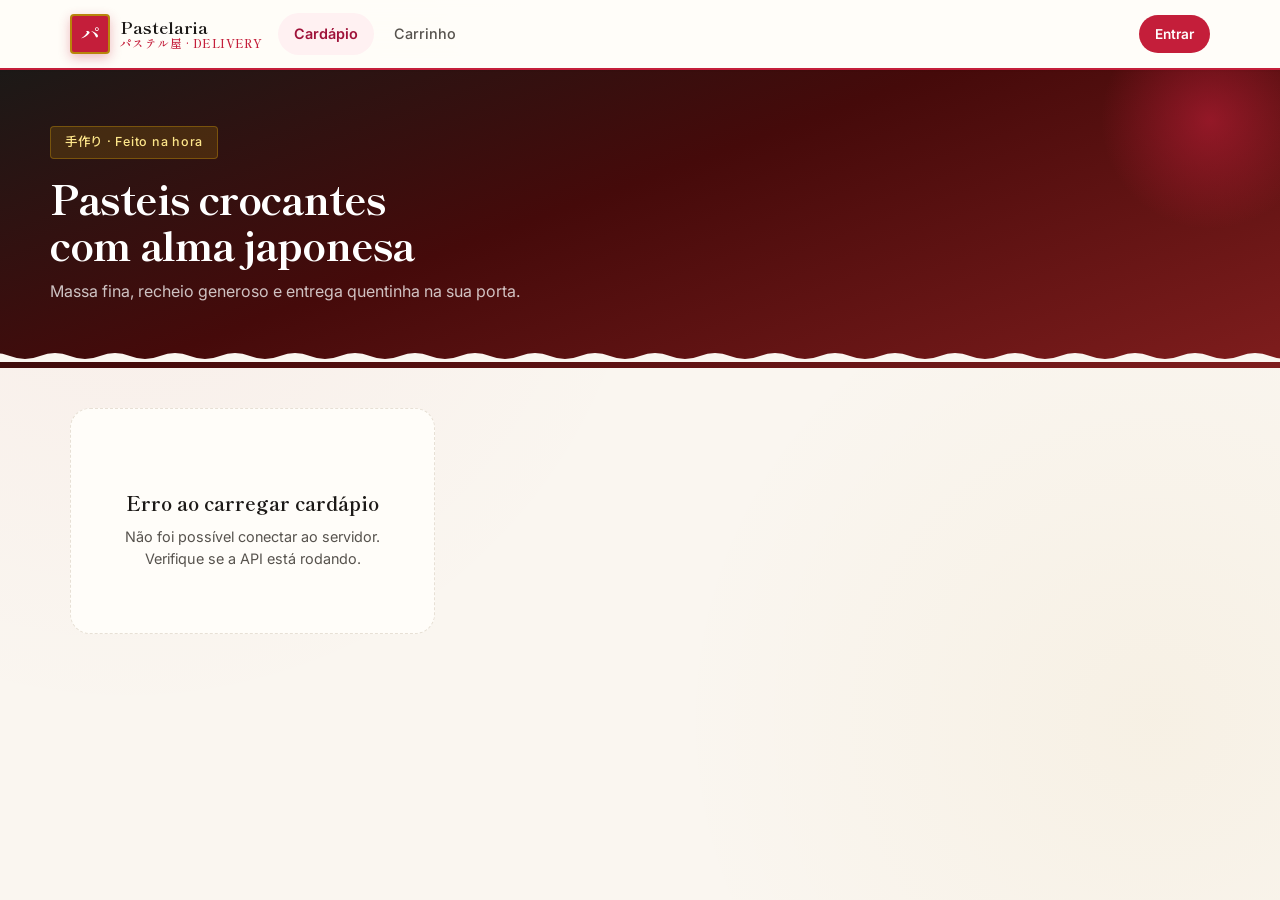
==== frontend/index.html @ 697bb8c2 "primeiro" ====
<!DOCTYPE html>
<html lang="pt-BR">
<head>
    <meta charset="UTF-8">
    <meta name="viewport" content="width=device-width, initial-scale=1.0">
    <title>Pastelaria Delivery - Cardápio</title>
    <link rel="stylesheet" href="css/style.css">
</head>
<body>
    <header class="site-header">
        <div class="site-header-inner">
            <a href="index.html" class="brand">
                <div class="brand-mark">パ</div>
                <div class="brand-text">Pastelaria<span>パステル屋 · Delivery</span></div>
            </a>
            <nav class="site-nav">
                <a href="index.html" class="active">Cardápio</a>
                <a href="carrinho.html">Carrinho</a>
            </nav>
            <div class="header-actions" id="headerActions"></div>
        </div>
    </header>

    <section class="hero">
        <div class="hero-content">
            <div class="hero-badge">手作り · Feito na hora</div>
            <h1>Pasteis crocantes<br>com alma japonesa</h1>
            <p>Massa fina, recheio generoso e entrega quentinha na sua porta.</p>
        </div>
    </section>

    <div class="categorias" id="categorias"></div>

    <section class="produtos-grid" id="produtosGrid">
        <div class="loading">
            <div class="spinner"></div>
            Carregando cardapio...
        </div>
    </section>

    <nav class="bottom-nav">
        <a href="index.html" class="nav-item active">
            <span class="nav-icon"><svg viewBox="0 0 24 24"><path d="M3 9l9-7 9 7v11a2 2 0 0 1-2 2H5a2 2 0 0 1-2-2z"/><polyline points="9 22 9 12 15 12 15 22"/></svg></span>
            Cardapio
        </a>
        <a href="carrinho.html" class="nav-item">
            <span class="nav-icon"><svg viewBox="0 0 24 24"><circle cx="9" cy="21" r="1"/><circle cx="20" cy="21" r="1"/><path d="M1 1h4l2.68 13.39a2 2 0 0 0 2 1.61h9.72a2 2 0 0 0 2-1.61L23 6H6"/></svg></span>
            Carrinho
            <span class="nav-badge" style="display:none">0</span>
        </a>
        <a href="login.html" class="nav-item nav-conta">
            <span class="nav-icon"><svg viewBox="0 0 24 24"><path d="M20 21v-2a4 4 0 0 0-4-4H8a4 4 0 0 0-4 4v2"/><circle cx="12" cy="7" r="4"/></svg></span>
            <span class="nav-label">Conta</span>
        </a>
    </nav>

    <div class="modal-overlay" id="modalItem">
        <div class="modal-box">
            <div class="modal-header">
                <div class="modal-header-kanji" id="modalItemKanji">商品</div>
                <h3 id="modalItemTitulo">Adicionar ao carrinho?</h3>
            </div>
            <div class="modal-body">
                <div class="modal-produto">
                    <img id="modalItemImg" class="modal-produto-img-cartoon" src="" alt="">
                    <div class="modal-produto-info">
                        <h4 id="modalItemNome"></h4>
                        <p id="modalItemPreco"></p>
                        <p class="modal-qty" id="modalItemQty"></p>
                    </div>
                </div>

                <div id="modalItemPreview">
                    <p class="modal-text">Deseja adicionar este item ao seu carrinho?</p>
                    <div class="modal-actions">
                        <button class="btn btn-primary" onclick="confirmarAdicionarItem()">Sim, adicionar</button>
                        <button class="btn btn-secondary" onclick="fecharModalItem()">Nao, voltar</button>
                    </div>
                </div>

                <div id="modalItemPosAdd" style="display:none">
                    <p class="modal-text">Deseja adicionar mais um igual ou finalizar o pedido?</p>
                    <div class="modal-actions">
                        <button class="btn btn-primary" onclick="adicionarMaisItem()">Adicionar mais um</button>
                        <button class="btn btn-secondary" onclick="finalizarPedidoDoModal()">Finalizar pedido</button>
                        <button class="btn btn-secondary btn-ghost" onclick="fecharModalItem()">Continuar escolhendo</button>
                    </div>
                </div>
            </div>
        </div>
    </div>

    <script src="js/config.js"></script>
    <script src="js/produto-imagens.js"></script>
    <script src="js/api.js"></script>
    <script src="js/auth.js"></script>
    <script src="js/cardapio.js"></script>
</body>
</html>
---- frontend/css/style.css ----
@import url('https://fonts.googleapis.com/css2?family=Inter:wght@400;500;600;700&family=Shippori+Mincho:wght@600;700;800&family=Noto+Sans+JP:wght@400;500;700&display=swap');

:root {
    --primary: #c41e3a;
    --primary-hover: #9f1239;
    --primary-soft: #fff1f2;
    --primary-muted: #fecdd3;
    --accent-gold: #b8860b;
    --accent-gold-soft: #fef9e7;
    --ink: #1c1917;
    --bg: #faf6f0;
    --surface: #fffdf9;
    --surface-elevated: #ffffff;
    --text: #1c1917;
    --text-secondary: #57534e;
    --text-muted: #a8a29e;
    --border: #e7e0d5;
    --border-light: #f0ebe3;
    --success: #059669;
    --success-soft: #ecfdf5;
    --warning: #d97706;
    --warning-soft: #fffbeb;
    --danger: #dc2626;
    --danger-soft: #fef2f2;
    --info-soft: #eff6ff;
    --shadow-xs: 0 1px 2px rgba(15, 23, 42, 0.04);
    --shadow-sm: 0 2px 8px rgba(15, 23, 42, 0.06);
    --shadow-md: 0 8px 24px rgba(15, 23, 42, 0.08);
    --shadow-lg: 0 16px 40px rgba(15, 23, 42, 0.1);
    --radius-sm: 10px;
    --radius: 14px;
    --radius-lg: 20px;
    --radius-full: 999px;
    --header-height: 68px;
    --nav-height: 72px;
    --max-width: 1180px;
    --font-display: 'Shippori Mincho', 'Noto Sans JP', serif;
    --font-body: 'Inter', 'Noto Sans JP', sans-serif;
}

* {
    box-sizing: border-box;
    margin: 0;
    padding: 0;
}

html {
    scroll-behavior: smooth;
}

body {
    font-family: var(--font-body);
    background: var(--bg);
    background-image:
        radial-gradient(circle at 10% 20%, rgba(196, 30, 58, 0.04) 0%, transparent 40%),
        radial-gradient(circle at 90% 80%, rgba(184, 134, 11, 0.05) 0%, transparent 35%);
    color: var(--text);
    min-height: 100vh;
    padding-bottom: calc(var(--nav-height) + 16px);
    line-height: 1.5;
    -webkit-font-smoothing: antialiased;
}

body.no-bottom-nav {
    padding-bottom: 32px;
}

a {
    color: inherit;
}

img {
    display: block;
    max-width: 100%;
}

/* ========== SITE HEADER ========== */
.site-header {
    position: sticky;
    top: 0;
    z-index: 200;
    background: rgba(255, 253, 249, 0.95);
    backdrop-filter: blur(16px);
    border-bottom: 2px solid var(--primary);
    box-shadow: var(--shadow-xs);
}

.site-header-inner {
    max-width: var(--max-width);
    margin: 0 auto;
    padding: 0 20px;
    height: var(--header-height);
    display: flex;
    align-items: center;
    justify-content: space-between;
    gap: 16px;
}

.brand {
    display: flex;
    align-items: center;
    gap: 10px;
    text-decoration: none;
    flex-shrink: 0;
}

.brand-mark {
    width: 40px;
    height: 40px;
    border-radius: 4px;
    background: var(--primary);
    color: white;
    display: flex;
    align-items: center;
    justify-content: center;
    font-family: var(--font-display);
    font-weight: 700;
    font-size: 1.15rem;
    box-shadow: 0 4px 12px rgba(196, 30, 58, 0.3);
    border: 2px solid var(--accent-gold);
}

.brand-text {
    font-family: var(--font-display);
    font-weight: 700;
    font-size: 1.05rem;
    color: var(--text);
    line-height: 1.2;
}

.brand-text span {
    display: block;
    font-size: 0.72rem;
    font-weight: 600;
    color: var(--primary);
    letter-spacing: 0.04em;
    text-transform: uppercase;
}

.site-nav {
    display: none;
    align-items: center;
    gap: 4px;
}

.site-nav a {
    text-decoration: none;
    color: var(--text-secondary);
    font-size: 0.9rem;
    font-weight: 500;
    padding: 10px 16px;
    border-radius: var(--radius-full);
    transition: all 0.2s ease;
}

.site-nav a:hover {
    color: var(--text);
    background: var(--border-light);
}

.site-nav a.active {
    color: var(--primary-hover);
    background: var(--primary-soft);
    font-weight: 600;
}

.header-actions {
    display: flex;
    gap: 8px;
    align-items: center;
    margin-left: auto;
}

.header-btn {
    display: inline-flex;
    align-items: center;
    justify-content: center;
    gap: 6px;
    padding: 9px 16px;
    border-radius: var(--radius-full);
    font-size: 0.85rem;
    font-weight: 600;
    text-decoration: none;
    transition: all 0.2s ease;
    font-family: inherit;
    border: none;
    cursor: pointer;
    white-space: nowrap;
}

.header-btn-login {
    background: var(--primary);
    color: white;
}

.header-btn-login:hover {
    background: var(--primary-hover);
    transform: translateY(-1px);
}

.header-btn-user {
    background: var(--primary-soft);
    color: var(--primary-hover);
    border: 1px solid var(--primary-muted);
}

.header-btn-user:hover {
    background: var(--primary-muted);
}

.header-btn-admin {
    background: var(--surface);
    color: var(--text-secondary);
    border: 1px solid var(--border);
}

.header-btn-admin:hover {
    border-color: var(--text-muted);
    color: var(--text);
}

/* Legacy header compat */
.header { display: none; }

/* ========== HERO ========== */
.hero {
    background: linear-gradient(160deg, #1c1917 0%, #450a0a 45%, #7f1d1d 100%);
    color: white;
    padding: 48px 20px 56px;
    position: relative;
    overflow: hidden;
}

.hero::before {
    content: '';
    position: absolute;
    top: -60px;
    right: -40px;
    width: 220px;
    height: 220px;
    border-radius: 50%;
    background: radial-gradient(circle, rgba(196, 30, 58, 0.55) 0%, transparent 70%);
    pointer-events: none;
}

.hero::after {
    content: '';
    position: absolute;
    bottom: 0;
    left: 0;
    right: 0;
    height: 24px;
    background: url("data:image/svg+xml,%3Csvg xmlns='http://www.w3.org/2000/svg' viewBox='0 0 1200 24'%3E%3Cpath fill='%23faf6f0' d='M0 12 Q30 0 60 12 T120 12 T180 12 T240 12 T300 12 T360 12 T420 12 T480 12 T540 12 T600 12 T660 12 T720 12 T780 12 T840 12 T900 12 T960 12 T1020 12 T1080 12 T1140 12 T1200 12 V24 H0Z'/%3E%3C/svg%3E") repeat-x bottom;
    background-size: 600px 24px;
}

.hero-content {
    max-width: var(--max-width);
    margin: 0 auto;
    position: relative;
    z-index: 1;
}

.hero-badge {
    display: inline-flex;
    align-items: center;
    gap: 6px;
    padding: 6px 14px;
    background: rgba(184, 134, 11, 0.2);
    border: 1px solid rgba(184, 134, 11, 0.45);
    border-radius: 4px;
    font-size: 0.78rem;
    font-weight: 500;
    margin-bottom: 16px;
    color: #fde68a;
    letter-spacing: 0.06em;
}

.hero h1 {
    font-family: var(--font-display);
    font-size: clamp(1.75rem, 5vw, 2.5rem);
    font-weight: 800;
    line-height: 1.15;
    margin-bottom: 12px;
    letter-spacing: -0.02em;
}

.hero p {
    font-size: 1rem;
    color: rgba(255, 255, 255, 0.75);
    max-width: 480px;
    line-height: 1.6;
}

/* ========== PAGE TITLE (inner pages) ========== */
.page-title {
    max-width: var(--max-width);
    margin: 0 auto;
    padding: 28px 20px 8px;
}

.page-back {
    display: inline-flex;
    align-items: center;
    gap: 6px;
    color: var(--text-muted);
    text-decoration: none;
    font-size: 0.85rem;
    font-weight: 500;
    margin-bottom: 12px;
    transition: color 0.2s;
}

.page-back:hover {
    color: var(--primary);
}

.page-title h1 {
    font-family: var(--font-display);
    font-size: 1.65rem;
    font-weight: 700;
    letter-spacing: -0.02em;
    margin-bottom: 4px;
}

.page-title p {
    color: var(--text-secondary);
    font-size: 0.95rem;
}

/* ========== CONTAINER ========== */
.container {
    max-width: var(--max-width);
    margin: 0 auto;
    padding: 24px 20px;
}

.container-narrow {
    max-width: 560px;
}

/* ========== CATEGORIAS ========== */
.categorias {
    display: flex;
    gap: 8px;
    overflow-x: auto;
    padding: 20px 20px 8px;
    max-width: var(--max-width);
    margin: 0 auto;
    scrollbar-width: none;
}

.categorias::-webkit-scrollbar { display: none; }

.categoria-btn {
    flex-shrink: 0;
    padding: 10px 18px;
    border: 1px solid var(--border);
    border-radius: var(--radius-full);
    background: var(--surface);
    color: var(--text-secondary);
    font-family: inherit;
    font-size: 0.85rem;
    font-weight: 500;
    cursor: pointer;
    transition: all 0.2s ease;
    box-shadow: var(--shadow-xs);
}

.categoria-btn:hover {
    border-color: var(--primary-muted);
    color: var(--primary-hover);
}

.categoria-btn.active {
    background: var(--primary);
    border-color: var(--primary);
    color: white;
    box-shadow: var(--shadow-sm);
}

/* ========== PRODUTOS ========== */
.produtos-grid {
    display: grid;
    grid-template-columns: repeat(auto-fill, minmax(280px, 1fr));
    gap: 20px;
    padding: 12px 20px 32px;
    max-width: var(--max-width);
    margin: 0 auto;
}

.produto-card {
    background: var(--surface);
    border-radius: 8px;
    overflow: hidden;
    border: 1px solid var(--border);
    box-shadow: var(--shadow-sm);
    transition: transform 0.25s ease, box-shadow 0.25s ease;
    display: flex;
    flex-direction: column;
    cursor: pointer;
    position: relative;
}

.produto-card::before {
    content: '';
    position: absolute;
    top: 0;
    left: 0;
    right: 0;
    height: 4px;
    background: linear-gradient(90deg, var(--primary), var(--accent-gold));
    z-index: 2;
}

.produto-card:hover {
    transform: translateY(-4px);
    box-shadow: var(--shadow-md);
    border-color: var(--primary-muted);
}

.produto-img-wrap {
    position: relative;
    height: 200px;
    overflow: hidden;
    background: #292524;
}

.produto-img-wrap.produto-img-cartoon {
    background: radial-gradient(ellipse at 50% 30%, #ffffff 0%, #fff7ed 45%, #fef2f2 100%);
    border-bottom: 1px solid rgba(196, 30, 58, 0.08);
}

.produto-img {
    width: 100%;
    height: 100%;
    object-fit: cover;
    object-position: center;
    filter: saturate(1.18) contrast(1.06) brightness(1.03);
    transition: transform 0.45s ease;
}

.produto-img-cartoon .produto-img {
    object-fit: contain;
    padding: 16px 20px;
    filter: drop-shadow(0 6px 12px rgba(28, 25, 23, 0.08));
    transform: scale(1);
}

.produto-card:hover .produto-img-cartoon .produto-img {
    transform: scale(1.06);
}

.produto-img-cartoon::after {
    display: none;
}

.produto-img-wrap::after {
    content: '';
    position: absolute;
    inset: 0;
    background: linear-gradient(to top, rgba(28, 25, 23, 0.25) 0%, transparent 50%);
    pointer-events: none;
}

.produto-info {
    padding: 18px;
    flex: 1;
    display: flex;
    flex-direction: column;
}

.produto-categoria {
    font-size: 0.7rem;
    color: var(--primary);
    font-weight: 600;
    text-transform: uppercase;
    letter-spacing: 0.06em;
    margin-bottom: 6px;
}

.produto-nome {
    font-family: var(--font-display);
    font-size: 1.05rem;
    font-weight: 700;
    margin-bottom: 6px;
    letter-spacing: -0.01em;
}

.produto-desc {
    font-size: 0.85rem;
    color: var(--text-secondary);
    margin-bottom: 16px;
    flex: 1;
    line-height: 1.5;
}

.produto-footer {
    display: flex;
    align-items: center;
    justify-content: space-between;
    gap: 12px;
    padding-top: 14px;
    border-top: 1px solid var(--border-light);
}

.produto-preco {
    font-family: var(--font-display);
    font-size: 1.2rem;
    font-weight: 700;
    color: var(--text);
}

/* ========== BUTTONS ========== */
.btn {
    display: inline-flex;
    align-items: center;
    justify-content: center;
    gap: 8px;
    padding: 13px 22px;
    border: none;
    border-radius: var(--radius);
    font-family: inherit;
    font-size: 0.95rem;
    font-weight: 600;
    cursor: pointer;
    transition: all 0.2s ease;
    text-decoration: none;
    width: 100%;
}

.btn-primary {
    background: var(--primary);
    color: white;
    box-shadow: 0 4px 14px rgba(196, 30, 58, 0.28);
}

.btn-primary:hover {
    background: var(--primary-hover);
    transform: translateY(-1px);
    box-shadow: 0 6px 20px rgba(196, 30, 58, 0.35);
}

.btn-primary:disabled {
    opacity: 0.45;
    cursor: not-allowed;
    transform: none;
    box-shadow: none;
}

.btn-secondary {
    background: var(--surface);
    color: var(--text);
    border: 1px solid var(--border);
    box-shadow: var(--shadow-xs);
}

.btn-secondary:hover {
    background: var(--border-light);
    border-color: var(--text-muted);
}

.btn-sm {
    padding: 8px 14px;
    font-size: 0.82rem;
    width: auto;
}

.btn-lg {
    padding: 16px 24px;
    font-size: 1rem;
    border-radius: var(--radius);
}

.btn-add {
    padding: 10px 16px;
    font-size: 0.82rem;
    width: auto;
    border-radius: var(--radius-sm);
}

.btn-danger { background: var(--danger); color: white; }
.btn-success { background: var(--success); color: white; }
.btn-warning { background: var(--warning); color: white; }
.btn-whatsapp { background: #128c7e; color: white; }
.btn-whatsapp:hover { background: #0d7368; }

/* ========== BOTTOM NAV ========== */
.bottom-nav {
    position: fixed;
    bottom: 0;
    left: 0;
    right: 0;
    height: var(--nav-height);
    background: rgba(255, 255, 255, 0.95);
    backdrop-filter: blur(16px);
    border-top: 1px solid var(--border-light);
    display: flex;
    align-items: center;
    justify-content: space-around;
    z-index: 200;
    padding: 0 8px;
    box-shadow: 0 -4px 20px rgba(15, 23, 42, 0.06);
}

.nav-item {
    display: flex;
    flex-direction: column;
    align-items: center;
    gap: 4px;
    text-decoration: none;
    color: var(--text-muted);
    font-size: 0.68rem;
    font-weight: 600;
    padding: 8px 20px;
    transition: color 0.2s;
    position: relative;
    letter-spacing: 0.01em;
}

.nav-item.active {
    color: var(--primary);
}

.nav-icon {
    width: 24px;
    height: 24px;
    display: flex;
    align-items: center;
    justify-content: center;
}

.nav-icon svg {
    width: 22px;
    height: 22px;
    stroke: currentColor;
    fill: none;
    stroke-width: 2;
    stroke-linecap: round;
    stroke-linejoin: round;
}

.nav-item.active .nav-icon svg {
    stroke-width: 2.5;
}

.nav-badge {
    position: absolute;
    top: 4px;
    right: 12px;
    background: var(--primary);
    color: white;
    font-size: 0.6rem;
    font-weight: 700;
    min-width: 17px;
    height: 17px;
    border-radius: var(--radius-full);
    display: flex;
    align-items: center;
    justify-content: center;
    border: 2px solid white;
}

.nav-item.logado .nav-icon {
    width: 26px;
    height: 26px;
    background: var(--primary);
    color: white;
    border-radius: 50%;
    font-size: 0.7rem;
    font-weight: 700;
}

.desktop-nav { display: none; }

/* ========== CARRINHO ========== */
.carrinho-lista {
    display: flex;
    flex-direction: column;
    gap: 12px;
    margin-bottom: 20px;
}

.carrinho-item {
    background: var(--surface);
    border-radius: var(--radius);
    padding: 18px;
    border: 1px solid var(--border-light);
    box-shadow: var(--shadow-xs);
    display: grid;
    grid-template-columns: 1fr auto;
    gap: 12px;
    align-items: center;
}

.carrinho-item-info h3 {
    font-size: 0.95rem;
    font-weight: 600;
    margin-bottom: 4px;
}

.carrinho-item-info .preco-unit {
    color: var(--text-muted);
    font-size: 0.82rem;
}

.carrinho-controles {
    display: flex;
    align-items: center;
    gap: 10px;
}

.qty-btn {
    width: 34px;
    height: 34px;
    border-radius: var(--radius-sm);
    border: 1px solid var(--border);
    background: var(--surface);
    color: var(--text);
    font-size: 1.1rem;
    font-weight: 500;
    cursor: pointer;
    display: flex;
    align-items: center;
    justify-content: center;
    transition: all 0.15s;
}

.qty-btn:hover {
    border-color: var(--primary);
    color: var(--primary);
    background: var(--primary-soft);
}

.qty-valor {
    font-weight: 700;
    min-width: 20px;
    text-align: center;
    font-size: 0.95rem;
}

.carrinho-subtotal {
    grid-column: 1 / -1;
    display: flex;
    justify-content: space-between;
    align-items: center;
    padding-top: 12px;
    border-top: 1px solid var(--border-light);
}

.btn-remover {
    background: none;
    border: none;
    color: var(--danger);
    font-size: 0.8rem;
    font-weight: 500;
    cursor: pointer;
    font-family: inherit;
}

.carrinho-vazio {
    text-align: center;
    padding: 64px 24px;
    background: var(--surface);
    border-radius: var(--radius-lg);
    border: 1px dashed var(--border);
}

.carrinho-vazio h2 {
    font-family: var(--font-display);
    font-size: 1.2rem;
    margin: 16px 0 8px;
}

.carrinho-vazio p {
    color: var(--text-secondary);
    font-size: 0.9rem;
}

.empty-icon {
    width: 64px;
    height: 64px;
    margin: 0 auto;
    background: var(--border-light);
    border-radius: 50%;
    display: flex;
    align-items: center;
    justify-content: center;
    color: var(--text-muted);
}

.carrinho-total-box {
    background: var(--surface);
    border-radius: var(--radius);
    padding: 20px 22px;
    border: 1px solid var(--border-light);
    box-shadow: var(--shadow-sm);
    margin-bottom: 12px;
}

.carrinho-total-box .total-label {
    font-size: 0.82rem;
    color: var(--text-muted);
    font-weight: 500;
    text-transform: uppercase;
    letter-spacing: 0.04em;
}

.carrinho-total-box .total-valor {
    font-family: var(--font-display);
    font-size: 1.85rem;
    font-weight: 800;
    color: var(--text);
    letter-spacing: -0.02em;
}

.total-destaque {
    text-align: center;
}

/* ========== FORMS ========== */
.form-card {
    background: var(--surface);
    border-radius: var(--radius-lg);
    padding: 24px;
    border: 1px solid var(--border-light);
    box-shadow: var(--shadow-sm);
    margin-bottom: 16px;
}

.form-group { margin-bottom: 18px; }

.form-group label {
    display: block;
    font-size: 0.82rem;
    font-weight: 600;
    margin-bottom: 8px;
    color: var(--text);
}

.form-group input,
.form-group textarea,
.form-group select {
    width: 100%;
    padding: 13px 16px;
    border: 1px solid var(--border);
    border-radius: var(--radius-sm);
    font-family: inherit;
    font-size: 0.95rem;
    transition: border-color 0.2s, box-shadow 0.2s;
    background: var(--surface);
    color: var(--text);
}

.form-group input:focus,
.form-group textarea:focus,
.form-group select:focus {
    outline: none;
    border-color: var(--primary);
    box-shadow: 0 0 0 3px rgba(196, 30, 58, 0.12);
}

.form-group input::placeholder,
.form-group textarea::placeholder {
    color: var(--text-muted);
}

.form-row {
    display: grid;
    grid-template-columns: 1fr 1fr;
    gap: 14px;
}

.form-erro {
    background: var(--danger-soft);
    border: 1px solid #fecaca;
    color: var(--danger);
    padding: 12px 16px;
    border-radius: var(--radius-sm);
    margin-bottom: 16px;
    font-size: 0.88rem;
}

.section-title {
    font-family: var(--font-display);
    font-size: 1rem;
    font-weight: 700;
    margin-bottom: 16px;
}

/* ========== PAGAMENTO ========== */
.pagamento-opcoes {
    display: flex;
    flex-direction: column;
    gap: 10px;
}

.pagamento-opcao {
    display: flex;
    align-items: center;
    gap: 14px;
    padding: 16px 18px;
    background: var(--surface);
    border: 1px solid var(--border);
    border-radius: var(--radius);
    cursor: pointer;
    transition: all 0.2s ease;
}

.pagamento-opcao:hover {
    border-color: var(--primary-muted);
}

.pagamento-opcao.selected {
    border-color: var(--primary);
    background: var(--primary-soft);
    box-shadow: 0 0 0 3px rgba(196, 30, 58, 0.08);
}

.pagamento-opcao input[type="radio"] {
    width: 18px;
    height: 18px;
    accent-color: var(--primary);
}

.pagamento-opcao .opcao-titulo {
    font-weight: 600;
    font-size: 0.95rem;
}

.pagamento-opcao .opcao-desc {
    font-size: 0.82rem;
    color: var(--text-secondary);
    margin-top: 2px;
}

.presencial-section,
.troco-section,
.pix-info-box {
    display: none;
    margin-top: 16px;
    padding: 18px;
    background: var(--bg);
    border-radius: var(--radius);
    border: 1px solid var(--border-light);
}

.presencial-section.visible,
.troco-section.visible,
.pix-info-box.visible {
    display: block;
}

.presencial-label {
    font-size: 0.85rem;
    font-weight: 600;
    margin-bottom: 12px;
    color: var(--text-secondary);
}

.presencial-opcoes {
    display: flex;
    flex-direction: column;
    gap: 8px;
    margin-bottom: 4px;
}

.presencial-radio {
    display: flex;
    align-items: center;
    gap: 10px;
    padding: 13px 16px;
    background: var(--surface);
    border: 1px solid var(--border);
    border-radius: var(--radius-sm);
    cursor: pointer;
    font-size: 0.9rem;
    font-weight: 500;
    transition: all 0.15s;
}

.presencial-radio:has(input:checked) {
    border-color: var(--primary);
    background: var(--primary-soft);
}

.pix-label {
    font-size: 0.82rem;
    font-weight: 600;
    color: var(--text-secondary);
    margin-bottom: 8px;
}

.pix-chave-box {
    display: flex;
    align-items: center;
    justify-content: space-between;
    gap: 12px;
    background: var(--surface);
    padding: 12px 14px;
    border-radius: var(--radius-sm);
    border: 1px solid var(--border);
    font-weight: 600;
    font-size: 0.9rem;
    word-break: break-all;
}

.troco-opcoes {
    display: flex;
    gap: 20px;
    margin-top: 8px;
}

.troco-radio {
    display: flex;
    align-items: center;
    gap: 6px;
    cursor: pointer;
    font-size: 0.9rem;
}

.confirmar-pagamento-box {
    padding: 18px 20px;
}

.confirmar-pagamento-label {
    display: flex;
    align-items: flex-start;
    gap: 12px;
    cursor: pointer;
}

.confirmar-pagamento-label input[type="checkbox"] {
    width: 20px;
    height: 20px;
    margin-top: 2px;
    accent-color: var(--primary);
    flex-shrink: 0;
}

.confirmar-pagamento-label strong {
    display: block;
    font-size: 0.92rem;
    margin-bottom: 4px;
}

.confirmar-pagamento-label small {
    display: block;
    font-size: 0.82rem;
    color: var(--text-secondary);
    line-height: 1.45;
}

.pagamento-status {
    margin-top: 8px;
    font-size: 0.82rem;
    font-weight: 600;
    padding: 6px 10px;
    border-radius: 6px;
    display: inline-block;
}

.pagamento-status.pago {
    background: var(--success-soft);
    color: #065f46;
}

.pagamento-status.pendente-pagamento {
    background: var(--warning-soft);
    color: #92400e;
}

/* ========== CHECKOUT STEPS ========== */
.checkout-steps {
    display: flex;
    align-items: center;
    justify-content: center;
    gap: 0;
    padding: 16px 20px;
    background: var(--surface);
    border-bottom: 1px solid var(--border-light);
}

.step {
    font-size: 0.72rem;
    font-weight: 600;
    color: var(--text-muted);
    white-space: nowrap;
    text-transform: uppercase;
    letter-spacing: 0.03em;
}

.step.active { color: var(--primary); }
.step.done { color: var(--success); }

.step-line {
    width: 24px;
    height: 2px;
    background: var(--border);
    margin: 0 10px;
    border-radius: 1px;
}

.step-line.done { background: var(--success); }

/* ========== PEDIDO CONFIRMACAO ========== */
.pedido-sucesso {
    text-align: center;
    padding: 32px 20px;
    background: var(--surface);
    border-radius: var(--radius-lg);
    border: 1px solid var(--border-light);
    box-shadow: var(--shadow-sm);
    margin-bottom: 16px;
}

.success-icon {
    width: 64px;
    height: 64px;
    margin: 0 auto 20px;
    background: var(--success-soft);
    color: var(--success);
    border-radius: 50%;
    display: flex;
    align-items: center;
    justify-content: center;
}

.pedido-sucesso h2 {
    font-family: var(--font-display);
    font-size: 1.35rem;
    font-weight: 700;
}

.pedido-numero {
    font-family: var(--font-display);
    font-size: 1.5rem;
    font-weight: 800;
    color: var(--primary);
    margin: 12px 0;
}

.pedido-detalhes {
    background: var(--surface);
    border-radius: var(--radius-lg);
    padding: 22px;
    border: 1px solid var(--border-light);
    box-shadow: var(--shadow-sm);
    margin-bottom: 16px;
}

.pedido-detalhes h3 {
    font-family: var(--font-display);
    font-size: 0.95rem;
    font-weight: 700;
    margin-bottom: 14px;
    padding-bottom: 12px;
    border-bottom: 1px solid var(--border-light);
}

.pedido-detalhes p {
    font-size: 0.9rem;
    color: var(--text-secondary);
    margin-bottom: 6px;
}

.status-badge {
    display: inline-block;
    padding: 5px 12px;
    border-radius: var(--radius-full);
    font-size: 0.75rem;
    font-weight: 600;
}

.status-pendente { background: var(--warning-soft); color: #92400e; }
.status-preparando { background: #fce7f3; color: #9d174d; }
.status-entrega { background: var(--info-soft); color: #1e40af; }
.status-finalizado { background: var(--success-soft); color: #065f46; }

/* ========== ADMIN ========== */
.admin-header {
    display: flex;
    align-items: center;
    justify-content: space-between;
    flex-wrap: wrap;
    gap: 12px;
    margin-bottom: 20px;
}

.admin-header-acoes {
    display: flex;
    flex-wrap: wrap;
    gap: 8px;
}

.gaveta-section {
    margin-top: 48px;
    padding-top: 32px;
    border-top: 2px dashed var(--border);
}

.gaveta-desc {
    font-size: 0.88rem;
    color: var(--text-secondary);
    margin-top: 4px;
}

.gaveta-card {
    background: var(--surface);
    border: 1px solid var(--border-light);
    border-radius: var(--radius-lg);
    margin-bottom: 12px;
    overflow: hidden;
    box-shadow: var(--shadow-xs);
}

.gaveta-card-header {
    width: 100%;
    display: flex;
    align-items: center;
    justify-content: space-between;
    gap: 16px;
    padding: 18px 20px;
    background: linear-gradient(135deg, #fffdf9, #fff1f2);
    border: none;
    cursor: pointer;
    text-align: left;
    font-family: inherit;
    transition: background 0.2s;
}

.gaveta-card-header:hover {
    background: var(--primary-soft);
}

.gaveta-data {
    display: block;
    font-size: 0.82rem;
    color: var(--text-muted);
    font-weight: 400;
    margin-top: 4px;
}

.gaveta-resumo {
    display: flex;
    flex-direction: column;
    align-items: flex-end;
    gap: 4px;
    font-size: 0.85rem;
    color: var(--text-secondary);
}

.gaveta-total {
    font-family: var(--font-display);
    font-weight: 700;
    color: var(--primary);
    font-size: 1.05rem;
}

.gaveta-detalhe {
    padding: 16px 20px 20px;
    border-top: 1px solid var(--border-light);
    background: var(--bg);
}

.gaveta-pedido-item {
    display: flex;
    justify-content: space-between;
    align-items: center;
    gap: 12px;
    padding: 10px 0;
    border-bottom: 1px solid var(--border-light);
    font-size: 0.88rem;
}

.gaveta-pedido-item:last-child {
    border-bottom: none;
}

.gaveta-empty {
    padding: 40px 24px;
}

.gaveta-erro {
    color: var(--danger);
    font-size: 0.88rem;
}

.admin-header h2 {
    font-family: var(--font-display);
    font-size: 1.25rem;
    font-weight: 700;
}

.admin-stats {
    display: grid;
    grid-template-columns: repeat(auto-fit, minmax(130px, 1fr));
    gap: 12px;
    margin-bottom: 20px;
}

.stat-card {
    background: var(--surface);
    border-radius: var(--radius);
    padding: 18px 16px;
    text-align: center;
    border: 1px solid var(--border-light);
    box-shadow: var(--shadow-xs);
}

.stat-card .stat-num {
    font-family: var(--font-display);
    font-size: 1.75rem;
    font-weight: 800;
    color: var(--text);
}

.stat-card .stat-label {
    font-size: 0.72rem;
    color: var(--text-muted);
    font-weight: 500;
    margin-top: 4px;
}

.pedido-admin-card {
    background: var(--surface);
    border-radius: var(--radius-lg);
    padding: 22px;
    border: 1px solid var(--border-light);
    box-shadow: var(--shadow-sm);
    margin-bottom: 14px;
}

.pedido-admin-header {
    display: flex;
    justify-content: space-between;
    align-items: flex-start;
    margin-bottom: 18px;
    padding-bottom: 14px;
    border-bottom: 1px solid var(--border-light);
}

.pedido-admin-header h2 {
    font-family: var(--font-display);
    font-size: 1.1rem;
    font-weight: 700;
}

.pedido-admin-body {
    display: grid;
    gap: 14px;
    margin-bottom: 18px;
}

.pedido-admin-section h4 {
    font-size: 0.7rem;
    text-transform: uppercase;
    letter-spacing: 0.06em;
    color: var(--text-muted);
    font-weight: 600;
    margin-bottom: 6px;
}

.pedido-admin-section p,
.pedido-admin-section li {
    font-size: 0.88rem;
    color: var(--text-secondary);
}

.pedido-admin-section ul {
    list-style: none;
}

.pedido-admin-section li {
    padding: 3px 0;
}

.pedido-admin-acoes .btn {
    width: 100%;
}

.admin-concluido {
    text-align: center;
    color: var(--success);
    font-weight: 600;
    padding: 14px;
    background: var(--success-soft);
    border-radius: var(--radius-sm);
    width: 100%;
    font-size: 0.9rem;
}

.maps-link {
    display: inline-block;
    margin-top: 6px;
    color: var(--primary);
    font-size: 0.82rem;
    font-weight: 600;
    text-decoration: none;
}

.maps-link:hover { text-decoration: underline; }

.admin-empty {
    text-align: center;
    padding: 64px 24px;
    color: var(--text-secondary);
}

.admin-empty h3 {
    font-family: var(--font-display);
    font-size: 1.1rem;
    margin-top: 16px;
    color: var(--text);
}

/* ========== LOGIN / CONTA ========== */
.login-container {
    max-width: 440px;
    margin: 32px auto;
    padding: 0 20px;
}

.login-logo {
    text-align: center;
    margin-bottom: 28px;
}

.login-brand-mark {
    width: 56px;
    height: 56px;
    font-size: 1.4rem;
    margin: 0 auto;
    border-radius: 16px;
}

.login-logo h2 {
    font-family: var(--font-display);
    font-size: 1.4rem;
    font-weight: 700;
    margin-top: 16px;
}

.login-logo p {
    color: var(--text-secondary);
    font-size: 0.9rem;
    margin-top: 6px;
}

.conta-card {
    text-align: center;
    border-top: 4px solid var(--primary);
    background: linear-gradient(180deg, #fffdf9 0%, #fff1f2 100%);
}

.conta-card h2 {
    font-family: var(--font-display);
    font-size: 1.25rem;
    margin-top: 4px;
}

.conta-avatar {
    width: 72px;
    height: 72px;
    border-radius: 50%;
    background: linear-gradient(135deg, var(--primary), #881337);
    color: white;
    font-family: var(--font-display);
    font-size: 1.75rem;
    font-weight: 700;
    display: flex;
    align-items: center;
    justify-content: center;
    margin: 0 auto 16px;
    box-shadow: 0 4px 16px rgba(196, 30, 58, 0.25);
    border: 2px solid var(--accent-gold);
}

.conta-email, .conta-tel {
    color: var(--text-secondary);
    font-size: 0.9rem;
    margin-top: 4px;
}

.google-btn-wrap {
    display: flex;
    justify-content: center;
    min-height: 50px;
}

.login-alert {
    background: var(--warning-soft);
    border: 1px solid #fde68a;
    border-radius: var(--radius);
    padding: 16px;
    font-size: 0.88rem;
    line-height: 1.5;
}

/* ========== TOAST / LOADING ========== */
.toast {
    position: fixed;
    bottom: calc(var(--nav-height) + 16px);
    left: 50%;
    transform: translateX(-50%) translateY(80px);
    background: var(--text);
    color: white;
    padding: 12px 22px;
    border-radius: var(--radius-full);
    font-size: 0.85rem;
    font-weight: 500;
    z-index: 300;
    opacity: 0;
    transition: all 0.3s ease;
    pointer-events: none;
    box-shadow: var(--shadow-lg);
}

.toast.show {
    transform: translateX(-50%) translateY(0);
    opacity: 1;
}

.loading {
    display: flex;
    align-items: center;
    justify-content: center;
    padding: 48px;
    color: var(--text-muted);
    font-size: 0.9rem;
}

.spinner {
    width: 28px;
    height: 28px;
    border: 2.5px solid var(--border);
    border-top-color: var(--primary);
    border-radius: 50%;
    animation: spin 0.7s linear infinite;
    margin-right: 12px;
}

@keyframes spin {
    to { transform: rotate(360deg); }
}

/* ========== MODAIS ========== */
.modal-overlay {
    position: fixed;
    inset: 0;
    background: rgba(28, 25, 23, 0.65);
    backdrop-filter: blur(4px);
    display: flex;
    align-items: center;
    justify-content: center;
    z-index: 500;
    padding: 20px;
    opacity: 0;
    pointer-events: none;
    transition: opacity 0.25s ease;
}

.modal-overlay.open {
    opacity: 1;
    pointer-events: auto;
}

.modal-box {
    background: var(--surface);
    border-radius: 12px;
    width: 100%;
    max-width: 420px;
    overflow: hidden;
    border: 2px solid var(--primary);
    box-shadow: var(--shadow-lg);
    transform: translateY(16px) scale(0.98);
    transition: transform 0.25s ease;
}

.modal-overlay.open .modal-box {
    transform: translateY(0) scale(1);
}

.modal-header {
    background: linear-gradient(135deg, var(--primary), #881337);
    color: white;
    padding: 18px 22px;
    text-align: center;
}

.modal-header-kanji {
    font-family: var(--font-display);
    font-size: 0.75rem;
    opacity: 0.85;
    letter-spacing: 0.15em;
    margin-bottom: 4px;
}

.modal-header h3 {
    font-family: var(--font-display);
    font-size: 1.15rem;
    font-weight: 700;
}

.modal-body {
    padding: 22px;
}

.modal-produto {
    display: flex;
    gap: 14px;
    align-items: center;
    margin-bottom: 20px;
    padding-bottom: 18px;
    border-bottom: 1px dashed var(--border);
}

.modal-produto img {
    width: 80px;
    height: 80px;
    object-fit: cover;
    border-radius: 8px;
    border: 2px solid var(--border);
    filter: saturate(1.15) contrast(1.05);
}

.modal-produto-img-cartoon {
    object-fit: contain !important;
    background: radial-gradient(circle at 50% 40%, #fff 0%, #fff7ed 100%);
    padding: 8px;
    filter: drop-shadow(0 4px 8px rgba(28, 25, 23, 0.1)) !important;
    width: 88px !important;
    height: 88px !important;
}

.modal-produto-info h4 {
    font-size: 0.95rem;
    font-weight: 600;
    margin-bottom: 4px;
}

.modal-produto-info p {
    font-size: 0.82rem;
    color: var(--text-secondary);
}

.modal-qty {
    font-family: var(--font-display);
    font-size: 1.1rem;
    font-weight: 700;
    color: var(--primary);
    margin-top: 6px;
}

.modal-text {
    text-align: center;
    color: var(--text-secondary);
    font-size: 0.92rem;
    margin-bottom: 18px;
    line-height: 1.55;
}

.modal-actions {
    display: flex;
    flex-direction: column;
    gap: 10px;
}

.modal-actions .btn { width: 100%; }

.btn-ghost {
    background: transparent;
    border: none;
    box-shadow: none;
    color: var(--text-muted);
}

.btn-ghost:hover {
    color: var(--primary);
    background: var(--primary-soft);
}

.bebida-opcoes {
    display: flex;
    flex-direction: column;
    gap: 10px;
    margin-bottom: 14px;
}

.bebida-opcao {
    display: flex;
    align-items: center;
    gap: 14px;
    padding: 14px 16px;
    border: 1px solid var(--border);
    border-radius: 8px;
    background: var(--surface);
    cursor: pointer;
    transition: all 0.2s;
    text-align: left;
    width: 100%;
    font-family: inherit;
}

.bebida-opcao:hover {
    border-color: var(--primary);
    background: var(--primary-soft);
}

.bebida-opcao img {
    width: 52px;
    height: 52px;
    object-fit: cover;
    border-radius: 6px;
    filter: saturate(1.15);
}

.bebida-opcao-info {
    flex: 1;
}

.bebida-opcao-info strong {
    display: block;
    font-size: 0.92rem;
}

.bebida-opcao-info span {
    font-size: 0.82rem;
    color: var(--text-secondary);
}

.bebida-opcao-preco {
    font-family: var(--font-display);
    font-weight: 700;
    color: var(--primary);
    font-size: 0.95rem;
}

/* ========== RESPONSIVE ========== */
@media (max-width: 600px) {
    .produtos-grid {
        grid-template-columns: 1fr;
        padding: 8px 16px 24px;
    }

    .form-row { grid-template-columns: 1fr; }
    .carrinho-item { grid-template-columns: 1fr; }
    .hero { padding: 36px 20px 44px; }
}

@media (min-width: 768px) {
    body { padding-bottom: 32px; }

    .site-nav { display: flex; }

    .bottom-nav { display: none; }

    .hero { padding: 56px 20px 64px; }

    .produtos-grid {
        grid-template-columns: repeat(3, 1fr);
        gap: 22px;
    }

    .carrinho-lista,
    .carrinho-total-box,
    #btnContinuar,
    #btnVoltarCardapio {
        max-width: 680px;
        margin-left: auto;
        margin-right: auto;
    }

    .carrinho-lista { margin-bottom: 20px; }

    .login-container { margin: 48px auto; }
}

@media (min-width: 1024px) {
    .produtos-grid {
        grid-template-columns: repeat(3, 1fr);
    }
}
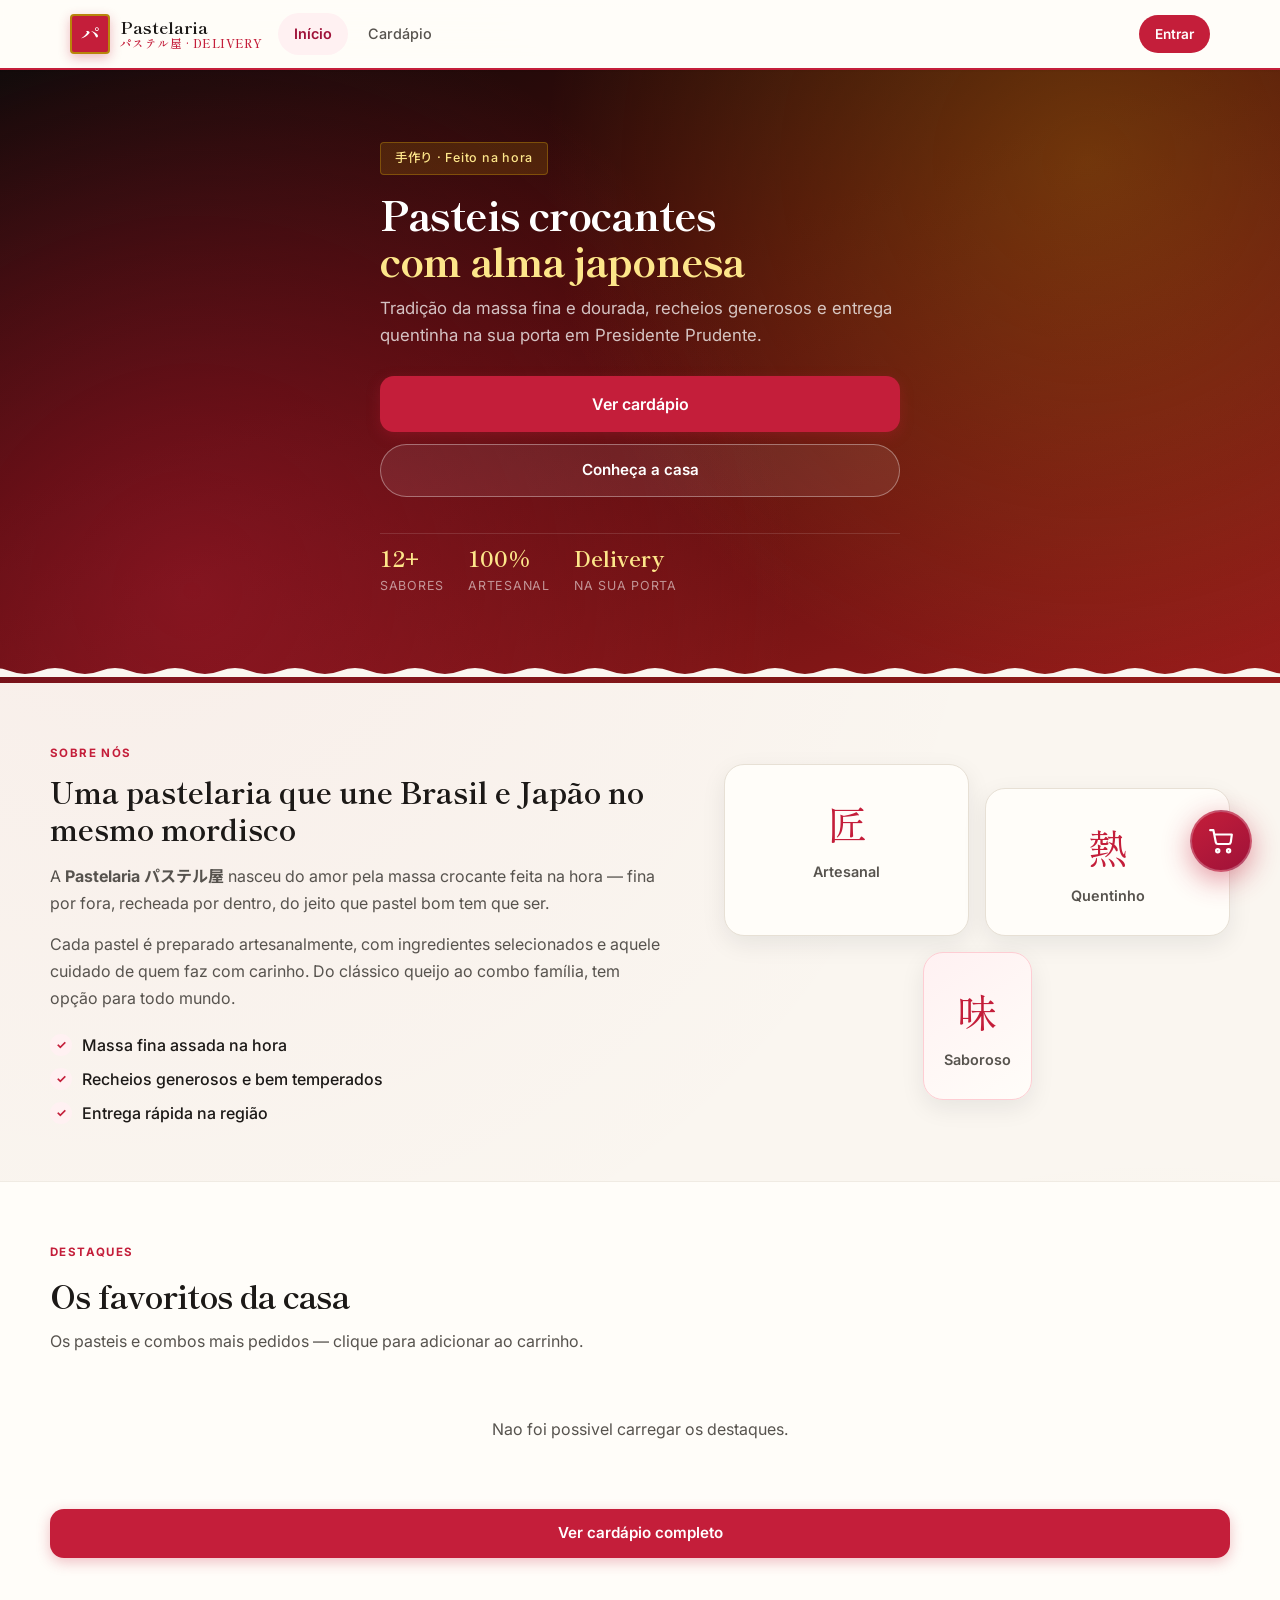
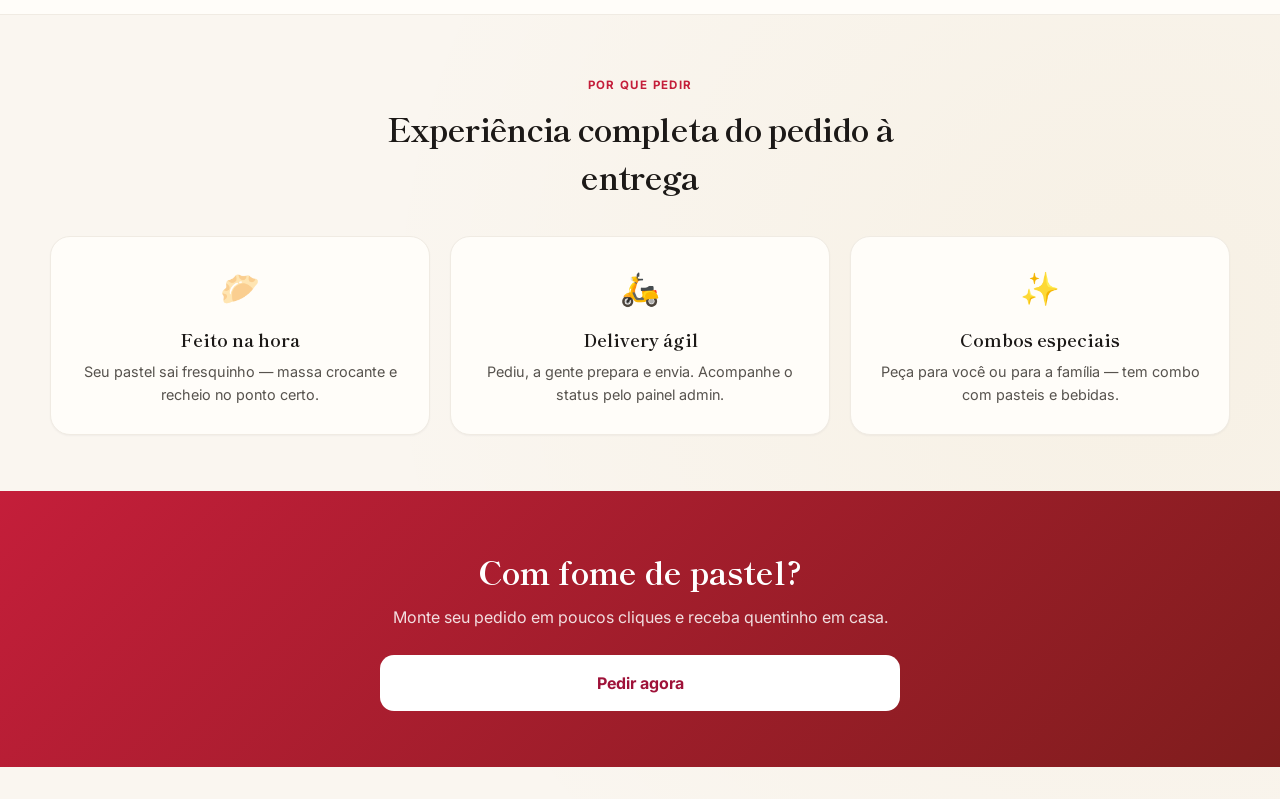
==== commit 0add24b1: "Redesign: pagina Inicio, cardapio separado e carrinho flutuante Co-authored-by: Cursor <cursoragent@" ====
--- a/frontend/index.html
+++ b/frontend/index.html
@@ -3,10 +3,11 @@
 <head>
     <meta charset="UTF-8">
     <meta name="viewport" content="width=device-width, initial-scale=1.0">
-    <title>Pastelaria Delivery - Cardápio</title>
+    <link rel="icon" href="favicon.svg" type="image/svg+xml">
+    <title>Pastelaria Delivery — Pasteis artesanais</title>
     <link rel="stylesheet" href="css/style.css">
 </head>
-<body>
+<body data-page="inicio">
     <header class="site-header">
         <div class="site-header-inner">
             <a href="index.html" class="brand">
@@ -14,39 +15,119 @@
                 <div class="brand-text">Pastelaria<span>パステル屋 · Delivery</span></div>
             </a>
             <nav class="site-nav">
-                <a href="index.html" class="active">Cardápio</a>
-                <a href="carrinho.html">Carrinho</a>
+                <a href="index.html" data-nav="inicio">Início</a>
+                <a href="cardapio.html" data-nav="cardapio">Cardápio</a>
             </nav>
             <div class="header-actions" id="headerActions"></div>
         </div>
     </header>
 
-    <section class="hero">
-        <div class="hero-content">
+    <section class="hero hero-home">
+        <div class="hero-home-bg" aria-hidden="true"></div>
+        <div class="hero-content hero-home-content">
             <div class="hero-badge">手作り · Feito na hora</div>
-            <h1>Pasteis crocantes<br>com alma japonesa</h1>
-            <p>Massa fina, recheio generoso e entrega quentinha na sua porta.</p>
+            <h1>Pasteis crocantes<br><em>com alma japonesa</em></h1>
+            <p class="hero-lead">Tradição da massa fina e dourada, recheios generosos e entrega quentinha na sua porta em Presidente Prudente.</p>
+            <div class="hero-actions">
+                <a href="cardapio.html" class="btn btn-primary btn-lg">Ver cardápio</a>
+                <a href="#sobre" class="btn btn-hero-ghost">Conheça a casa</a>
+            </div>
+            <div class="hero-stats">
+                <div class="hero-stat"><strong>12+</strong><span>Sabores</span></div>
+                <div class="hero-stat"><strong>100%</strong><span>Artesanal</span></div>
+                <div class="hero-stat"><strong>Delivery</strong><span>Na sua porta</span></div>
+            </div>
         </div>
     </section>
 
-    <div class="categorias" id="categorias"></div>
+    <section class="home-section" id="sobre">
+        <div class="home-section-inner home-about">
+            <div class="home-about-text">
+                <span class="section-kicker"> sobre nós</span>
+                <h2>Uma pastelaria que une Brasil e Japão no mesmo mordisco</h2>
+                <p>A <strong>Pastelaria パステル屋</strong> nasceu do amor pela massa crocante feita na hora — fina por fora, recheada por dentro, do jeito que pastel bom tem que ser.</p>
+                <p>Cada pastel é preparado artesanalmente, com ingredientes selecionados e aquele cuidado de quem faz com carinho. Do clássico queijo ao combo família, tem opção para todo mundo.</p>
+                <ul class="home-about-list">
+                    <li>Massa fina assada na hora</li>
+                    <li>Recheios generosos e bem temperados</li>
+                    <li>Entrega rápida na região</li>
+                </ul>
+            </div>
+            <div class="home-about-visual">
+                <div class="about-card about-card--1">
+                    <span class="about-kanji">匠</span>
+                    <p>Artesanal</p>
+                </div>
+                <div class="about-card about-card--2">
+                    <span class="about-kanji">熱</span>
+                    <p>Quentinho</p>
+                </div>
+                <div class="about-card about-card--3">
+                    <span class="about-kanji">味</span>
+                    <p>Saboroso</p>
+                </div>
+            </div>
+        </div>
+    </section>
 
-    <section class="produtos-grid" id="produtosGrid">
-        <div class="loading">
-            <div class="spinner"></div>
-            Carregando cardapio...
+    <section class="home-section home-section--alt">
+        <div class="home-section-inner">
+            <div class="section-head">
+                <span class="section-kicker"> destaques</span>
+                <h2>Os favoritos da casa</h2>
+                <p>Os pasteis e combos mais pedidos — clique para adicionar ao carrinho.</p>
+            </div>
+            <div class="destaques-grid" id="destaquesGrid">
+                <div class="loading"><div class="spinner"></div> Carregando destaques...</div>
+            </div>
+            <div class="section-cta">
+                <a href="cardapio.html" class="btn btn-primary">Ver cardápio completo</a>
+            </div>
+        </div>
+    </section>
+
+    <section class="home-section">
+        <div class="home-section-inner">
+            <div class="section-head section-head--center">
+                <span class="section-kicker"> por que pedir</span>
+                <h2>Experiência completa do pedido à entrega</h2>
+            </div>
+            <div class="features-grid">
+                <article class="feature-card">
+                    <div class="feature-icon">🥟</div>
+                    <h3>Feito na hora</h3>
+                    <p>Seu pastel sai fresquinho — massa crocante e recheio no ponto certo.</p>
+                </article>
+                <article class="feature-card">
+                    <div class="feature-icon">🛵</div>
+                    <h3>Delivery ágil</h3>
+                    <p>Pediu, a gente prepara e envia. Acompanhe o status pelo painel admin.</p>
+                </article>
+                <article class="feature-card">
+                    <div class="feature-icon">✨</div>
+                    <h3>Combos especiais</h3>
+                    <p>Peça para você ou para a família — tem combo com pasteis e bebidas.</p>
+                </article>
+            </div>
+        </div>
+    </section>
+
+    <section class="home-cta-banner">
+        <div class="home-cta-inner">
+            <h2>Com fome de pastel?</h2>
+            <p>Monte seu pedido em poucos cliques e receba quentinho em casa.</p>
+            <a href="cardapio.html" class="btn btn-light btn-lg">Pedir agora</a>
         </div>
     </section>
 
     <nav class="bottom-nav">
-        <a href="index.html" class="nav-item active">
+        <a href="index.html" class="nav-item" data-nav="inicio">
             <span class="nav-icon"><svg viewBox="0 0 24 24"><path d="M3 9l9-7 9 7v11a2 2 0 0 1-2 2H5a2 2 0 0 1-2-2z"/><polyline points="9 22 9 12 15 12 15 22"/></svg></span>
-            Cardapio
+            Início
         </a>
-        <a href="carrinho.html" class="nav-item">
-            <span class="nav-icon"><svg viewBox="0 0 24 24"><circle cx="9" cy="21" r="1"/><circle cx="20" cy="21" r="1"/><path d="M1 1h4l2.68 13.39a2 2 0 0 0 2 1.61h9.72a2 2 0 0 0 2-1.61L23 6H6"/></svg></span>
-            Carrinho
-            <span class="nav-badge" style="display:none">0</span>
+        <a href="cardapio.html" class="nav-item" data-nav="cardapio">
+            <span class="nav-icon"><svg viewBox="0 0 24 24"><path d="M4 6h16M4 12h16M4 18h16"/></svg></span>
+            Cardápio
         </a>
         <a href="login.html" class="nav-item nav-conta">
             <span class="nav-icon"><svg viewBox="0 0 24 24"><path d="M20 21v-2a4 4 0 0 0-4-4H8a4 4 0 0 0-4 4v2"/><circle cx="12" cy="7" r="4"/></svg></span>
@@ -69,7 +150,6 @@
                         <p class="modal-qty" id="modalItemQty"></p>
                     </div>
                 </div>
-
                 <div id="modalItemPreview">
                     <p class="modal-text">Deseja adicionar este item ao seu carrinho?</p>
                     <div class="modal-actions">
@@ -77,7 +157,6 @@
                         <button class="btn btn-secondary" onclick="fecharModalItem()">Nao, voltar</button>
                     </div>
                 </div>
-
                 <div id="modalItemPosAdd" style="display:none">
                     <p class="modal-text">Deseja adicionar mais um igual ou finalizar o pedido?</p>
                     <div class="modal-actions">
@@ -94,6 +173,8 @@
     <script src="js/produto-imagens.js"></script>
     <script src="js/api.js"></script>
     <script src="js/auth.js"></script>
+    <script src="js/layout.js"></script>
     <script src="js/cardapio.js"></script>
+    <script src="js/inicio.js"></script>
 </body>
 </html>
--- a/frontend/css/style.css
+++ b/frontend/css/style.css
@@ -1178,6 +1178,83 @@
 .status-finalizado { background: var(--success-soft); color: #065f46; }
 
 /* ========== ADMIN ========== */
+.admin-tabs {
+    display: flex;
+    gap: 8px;
+    margin-bottom: 24px;
+    padding: 4px;
+    background: var(--surface);
+    border: 1px solid var(--border);
+    border-radius: var(--radius-lg);
+}
+
+.admin-tab {
+    flex: 1;
+    padding: 12px 16px;
+    border: none;
+    border-radius: calc(var(--radius-lg) - 4px);
+    background: transparent;
+    color: var(--text-secondary);
+    font-weight: 600;
+    font-size: 0.95rem;
+    cursor: pointer;
+    transition: background 0.2s, color 0.2s;
+}
+
+.admin-tab:hover {
+    color: var(--text);
+    background: var(--bg);
+}
+
+.admin-tab.active {
+    background: var(--primary);
+    color: #fff;
+    box-shadow: var(--shadow-sm);
+}
+
+.admin-tab-panel {
+    display: none;
+}
+
+.admin-tab-panel.active {
+    display: block;
+}
+
+.admin-subtitulo {
+    font-size: 0.88rem;
+    color: var(--text-secondary);
+    margin-top: 4px;
+}
+
+.pedido-admin-meta {
+    font-size: 0.85rem;
+    color: var(--text-secondary);
+    margin-top: 4px;
+}
+
+.gaveta-pedido-detalhe {
+    padding: 12px 0;
+    border-bottom: 1px solid var(--border);
+}
+
+.gaveta-pedido-detalhe:last-child {
+    border-bottom: none;
+}
+
+.gaveta-pedido-topo {
+    display: flex;
+    justify-content: space-between;
+    align-items: flex-start;
+    gap: 12px;
+    flex-wrap: wrap;
+    margin-bottom: 6px;
+}
+
+.gaveta-pedido-data {
+    font-size: 0.82rem;
+    color: var(--text-secondary);
+}
+
 .admin-header {
     display: flex;
     align-items: center;
@@ -1780,4 +1857,530 @@
     .produtos-grid {
         grid-template-columns: repeat(3, 1fr);
     }
-}
+
+    .destaques-grid {
+        grid-template-columns: repeat(4, 1fr);
+    }
+
+    .destaque-card--hero {
+        grid-column: span 2;
+        grid-row: span 2;
+    }
+}
+
+/* ========== CART FAB ========== */
+.cart-fab {
+    position: fixed;
+    z-index: 250;
+    right: 20px;
+    bottom: calc(var(--nav-height) + 16px);
+    width: 58px;
+    height: 58px;
+    border-radius: 50%;
+    background: linear-gradient(145deg, var(--primary) 0%, var(--primary-hover) 100%);
+    color: white;
+    display: flex;
+    align-items: center;
+    justify-content: center;
+    box-shadow: 0 8px 28px rgba(196, 30, 58, 0.45);
+    text-decoration: none;
+    transition: transform 0.2s ease, box-shadow 0.2s ease;
+    border: 2px solid rgba(255, 255, 255, 0.25);
+}
+
+.cart-fab:hover {
+    transform: translateY(-3px) scale(1.04);
+    box-shadow: 0 12px 32px rgba(196, 30, 58, 0.5);
+}
+
+.cart-fab svg {
+    width: 26px;
+    height: 26px;
+    stroke: currentColor;
+    fill: none;
+    stroke-width: 2;
+    stroke-linecap: round;
+    stroke-linejoin: round;
+}
+
+.cart-fab .cart-fab-badge {
+    top: -2px;
+    right: -2px;
+}
+
+@media (min-width: 768px) {
+    .cart-fab {
+        bottom: 28px;
+        right: 28px;
+        width: 62px;
+        height: 62px;
+    }
+}
+
+body[data-fab="false"] .cart-fab {
+    display: none;
+}
+
+/* ========== HOME PAGE ========== */
+.hero-home {
+    padding: 56px 20px 72px;
+    min-height: 520px;
+    display: flex;
+    align-items: center;
+    background: transparent;
+}
+
+.hero-home-bg {
+    position: absolute;
+    inset: 0;
+    background:
+        radial-gradient(circle at 85% 15%, rgba(184, 134, 11, 0.35) 0%, transparent 45%),
+        radial-gradient(circle at 15% 85%, rgba(196, 30, 58, 0.4) 0%, transparent 50%),
+        linear-gradient(160deg, #0c0a09 0%, #450a0a 40%, #991b1b 100%);
+    z-index: 0;
+}
+
+.hero-home-content {
+    max-width: 640px;
+}
+
+.hero-home h1 em {
+    font-style: normal;
+    color: #fde68a;
+}
+
+.hero-lead {
+    font-size: 1.05rem !important;
+    max-width: 520px !important;
+    margin-bottom: 28px !important;
+}
+
+.hero-actions {
+    display: flex;
+    flex-wrap: wrap;
+    gap: 12px;
+    margin-bottom: 36px;
+}
+
+.btn-hero-ghost {
+    display: inline-flex;
+    align-items: center;
+    justify-content: center;
+    padding: 14px 24px;
+    border-radius: var(--radius-full);
+    border: 1px solid rgba(255, 255, 255, 0.35);
+    color: white;
+    text-decoration: none;
+    font-weight: 600;
+    font-size: 0.95rem;
+    transition: all 0.2s ease;
+    background: rgba(255, 255, 255, 0.08);
+}
+
+.btn-hero-ghost:hover {
+    background: rgba(255, 255, 255, 0.15);
+    border-color: rgba(255, 255, 255, 0.55);
+}
+
+.hero-stats {
+    display: flex;
+    flex-wrap: wrap;
+    gap: 24px;
+    padding-top: 8px;
+    border-top: 1px solid rgba(255, 255, 255, 0.12);
+}
+
+.hero-stat {
+    display: flex;
+    flex-direction: column;
+    gap: 2px;
+}
+
+.hero-stat strong {
+    font-family: var(--font-display);
+    font-size: 1.35rem;
+    color: #fde68a;
+}
+
+.hero-stat span {
+    font-size: 0.78rem;
+    color: rgba(255, 255, 255, 0.55);
+    text-transform: uppercase;
+    letter-spacing: 0.06em;
+}
+
+.hero-compact {
+    padding: 40px 20px 48px;
+}
+
+.hero-compact h1 {
+    font-size: clamp(1.5rem, 4vw, 2rem);
+}
+
+.home-section {
+    padding: 56px 20px;
+}
+
+.home-section--alt {
+    background: var(--surface);
+    border-top: 1px solid var(--border-light);
+    border-bottom: 1px solid var(--border-light);
+}
+
+.home-section-inner {
+    max-width: var(--max-width);
+    margin: 0 auto;
+}
+
+.section-kicker {
+    display: inline-block;
+    font-size: 0.72rem;
+    font-weight: 700;
+    text-transform: uppercase;
+    letter-spacing: 0.12em;
+    color: var(--primary);
+    margin-bottom: 10px;
+}
+
+.section-head {
+    margin-bottom: 32px;
+}
+
+.section-head--center {
+    text-align: center;
+    max-width: 560px;
+    margin-left: auto;
+    margin-right: auto;
+    margin-bottom: 36px;
+}
+
+.section-head h2 {
+    font-family: var(--font-display);
+    font-size: clamp(1.5rem, 3.5vw, 2rem);
+    font-weight: 700;
+    letter-spacing: -0.02em;
+    margin-bottom: 10px;
+}
+
+.section-head p {
+    color: var(--text-secondary);
+    font-size: 1rem;
+}
+
+.section-cta {
+    text-align: center;
+    margin-top: 36px;
+}
+
+.home-about {
+    display: grid;
+    gap: 40px;
+    align-items: center;
+}
+
+.home-about-text h2 {
+    font-family: var(--font-display);
+    font-size: clamp(1.45rem, 3vw, 1.85rem);
+    margin-bottom: 16px;
+    line-height: 1.25;
+}
+
+.home-about-text p {
+    color: var(--text-secondary);
+    margin-bottom: 14px;
+    line-height: 1.7;
+}
+
+.home-about-list {
+    list-style: none;
+    margin-top: 20px;
+    display: flex;
+    flex-direction: column;
+    gap: 10px;
+}
+
+.home-about-list li {
+    display: flex;
+    align-items: center;
+    gap: 10px;
+    font-weight: 500;
+    color: var(--text);
+}
+
+.home-about-list li::before {
+    content: "✓";
+    width: 22px;
+    height: 22px;
+    border-radius: 50%;
+    background: var(--primary-soft);
+    color: var(--primary);
+    font-size: 0.75rem;
+    font-weight: 700;
+    display: flex;
+    align-items: center;
+    justify-content: center;
+    flex-shrink: 0;
+}
+
+.home-about-visual {
+    display: grid;
+    grid-template-columns: repeat(2, 1fr);
+    gap: 16px;
+    position: relative;
+}
+
+.about-card {
+    background: var(--surface);
+    border: 1px solid var(--border);
+    border-radius: var(--radius-lg);
+    padding: 28px 20px;
+    text-align: center;
+    box-shadow: var(--shadow-md);
+    transition: transform 0.25s ease;
+}
+
+.about-card:hover {
+    transform: translateY(-4px);
+}
+
+.about-kanji {
+    display: block;
+    font-family: var(--font-display);
+    font-size: 2.5rem;
+    color: var(--primary);
+    margin-bottom: 8px;
+}
+
+.about-card p {
+    font-weight: 600;
+    font-size: 0.9rem;
+    color: var(--text-secondary);
+}
+
+.about-card--1 { grid-column: 1; }
+.about-card--2 { grid-column: 2; margin-top: 24px; }
+.about-card--3 {
+    grid-column: 1 / -1;
+    max-width: 220px;
+    margin: 0 auto;
+    background: linear-gradient(145deg, var(--primary-soft), var(--surface));
+    border-color: var(--primary-muted);
+}
+
+.destaques-grid {
+    display: grid;
+    grid-template-columns: repeat(2, 1fr);
+    gap: 16px;
+}
+
+.destaque-card {
+    background: var(--surface);
+    border-radius: var(--radius-lg);
+    overflow: hidden;
+    border: 1px solid var(--border-light);
+    box-shadow: var(--shadow-sm);
+    cursor: pointer;
+    transition: transform 0.25s ease, box-shadow 0.25s ease;
+}
+
+.destaque-card:hover {
+    transform: translateY(-4px);
+    box-shadow: var(--shadow-lg);
+}
+
+.destaque-card-img {
+    position: relative;
+    aspect-ratio: 4/3;
+    background: linear-gradient(180deg, #fff9f0 0%, #fde8d8 100%);
+    display: flex;
+    align-items: center;
+    justify-content: center;
+    padding: 16px;
+}
+
+.destaque-card-img img {
+    max-height: 120px;
+    width: auto;
+    object-fit: contain;
+    transition: transform 0.3s ease;
+}
+
+.destaque-card:hover .destaque-card-img img {
+    transform: scale(1.06);
+}
+
+.destaque-tag {
+    position: absolute;
+    top: 12px;
+    left: 12px;
+    background: var(--primary);
+    color: white;
+    font-size: 0.68rem;
+    font-weight: 700;
+    padding: 5px 10px;
+    border-radius: var(--radius-full);
+    text-transform: uppercase;
+    letter-spacing: 0.04em;
+}
+
+.destaque-card-body {
+    padding: 16px 18px 18px;
+}
+
+.destaque-card-body h3 {
+    font-family: var(--font-display);
+    font-size: 1.05rem;
+    margin: 4px 0 6px;
+}
+
+.destaque-card-body p {
+    font-size: 0.82rem;
+    color: var(--text-secondary);
+    line-height: 1.45;
+    display: -webkit-box;
+    -webkit-line-clamp: 2;
+    -webkit-box-orient: vertical;
+    overflow: hidden;
+}
+
+.destaque-card-footer {
+    display: flex;
+    align-items: center;
+    justify-content: space-between;
+    margin-top: 12px;
+    padding-top: 12px;
+    border-top: 1px solid var(--border-light);
+}
+
+.destaque-link {
+    font-size: 0.82rem;
+    font-weight: 600;
+    color: var(--primary);
+}
+
+.destaque-card--hero .destaque-card-img {
+    aspect-ratio: 16/10;
+}
+
+.destaque-card--hero .destaque-card-img img {
+    max-height: 160px;
+}
+
+.features-grid {
+    display: grid;
+    grid-template-columns: 1fr;
+    gap: 20px;
+}
+
+.feature-card {
+    background: var(--surface);
+    border: 1px solid var(--border-light);
+    border-radius: var(--radius-lg);
+    padding: 28px 24px;
+    text-align: center;
+    box-shadow: var(--shadow-xs);
+    transition: transform 0.2s ease, box-shadow 0.2s ease;
+}
+
+.feature-card:hover {
+    transform: translateY(-3px);
+    box-shadow: var(--shadow-md);
+}
+
+.feature-icon {
+    font-size: 2rem;
+    margin-bottom: 14px;
+}
+
+.feature-card h3 {
+    font-family: var(--font-display);
+    font-size: 1.1rem;
+    margin-bottom: 8px;
+}
+
+.feature-card p {
+    font-size: 0.9rem;
+    color: var(--text-secondary);
+    line-height: 1.55;
+}
+
+.home-cta-banner {
+    background: linear-gradient(135deg, var(--primary) 0%, #7f1d1d 100%);
+    padding: 56px 20px;
+    text-align: center;
+    color: white;
+}
+
+.home-cta-inner {
+    max-width: 520px;
+    margin: 0 auto;
+}
+
+.home-cta-inner h2 {
+    font-family: var(--font-display);
+    font-size: clamp(1.5rem, 4vw, 2rem);
+    margin-bottom: 10px;
+}
+
+.home-cta-inner p {
+    opacity: 0.85;
+    margin-bottom: 24px;
+    line-height: 1.6;
+}
+
+.btn-light {
+    background: white;
+    color: var(--primary-hover);
+    font-weight: 700;
+}
+
+.btn-light:hover {
+    background: #fef2f2;
+    transform: translateY(-2px);
+}
+
+.home-empty {
+    text-align: center;
+    color: var(--text-secondary);
+    padding: 32px;
+    grid-column: 1 / -1;
+}
+
+@media (min-width: 768px) {
+    .hero-home {
+        padding: 72px 20px 88px;
+        min-height: 580px;
+    }
+
+    .home-about {
+        grid-template-columns: 1.1fr 0.9fr;
+        gap: 56px;
+    }
+
+    .features-grid {
+        grid-template-columns: repeat(3, 1fr);
+    }
+
+    .destaques-grid {
+        grid-template-columns: repeat(2, 1fr);
+        gap: 22px;
+    }
+
+    .produto-card:hover {
+        transform: translateY(-6px);
+    }
+}
+
+@media (max-width: 480px) {
+    .destaques-grid {
+        grid-template-columns: 1fr;
+    }
+
+    .destaque-card--hero {
+        grid-column: auto;
+    }
+
+    .hero-stats {
+        gap: 16px;
+    }
+}
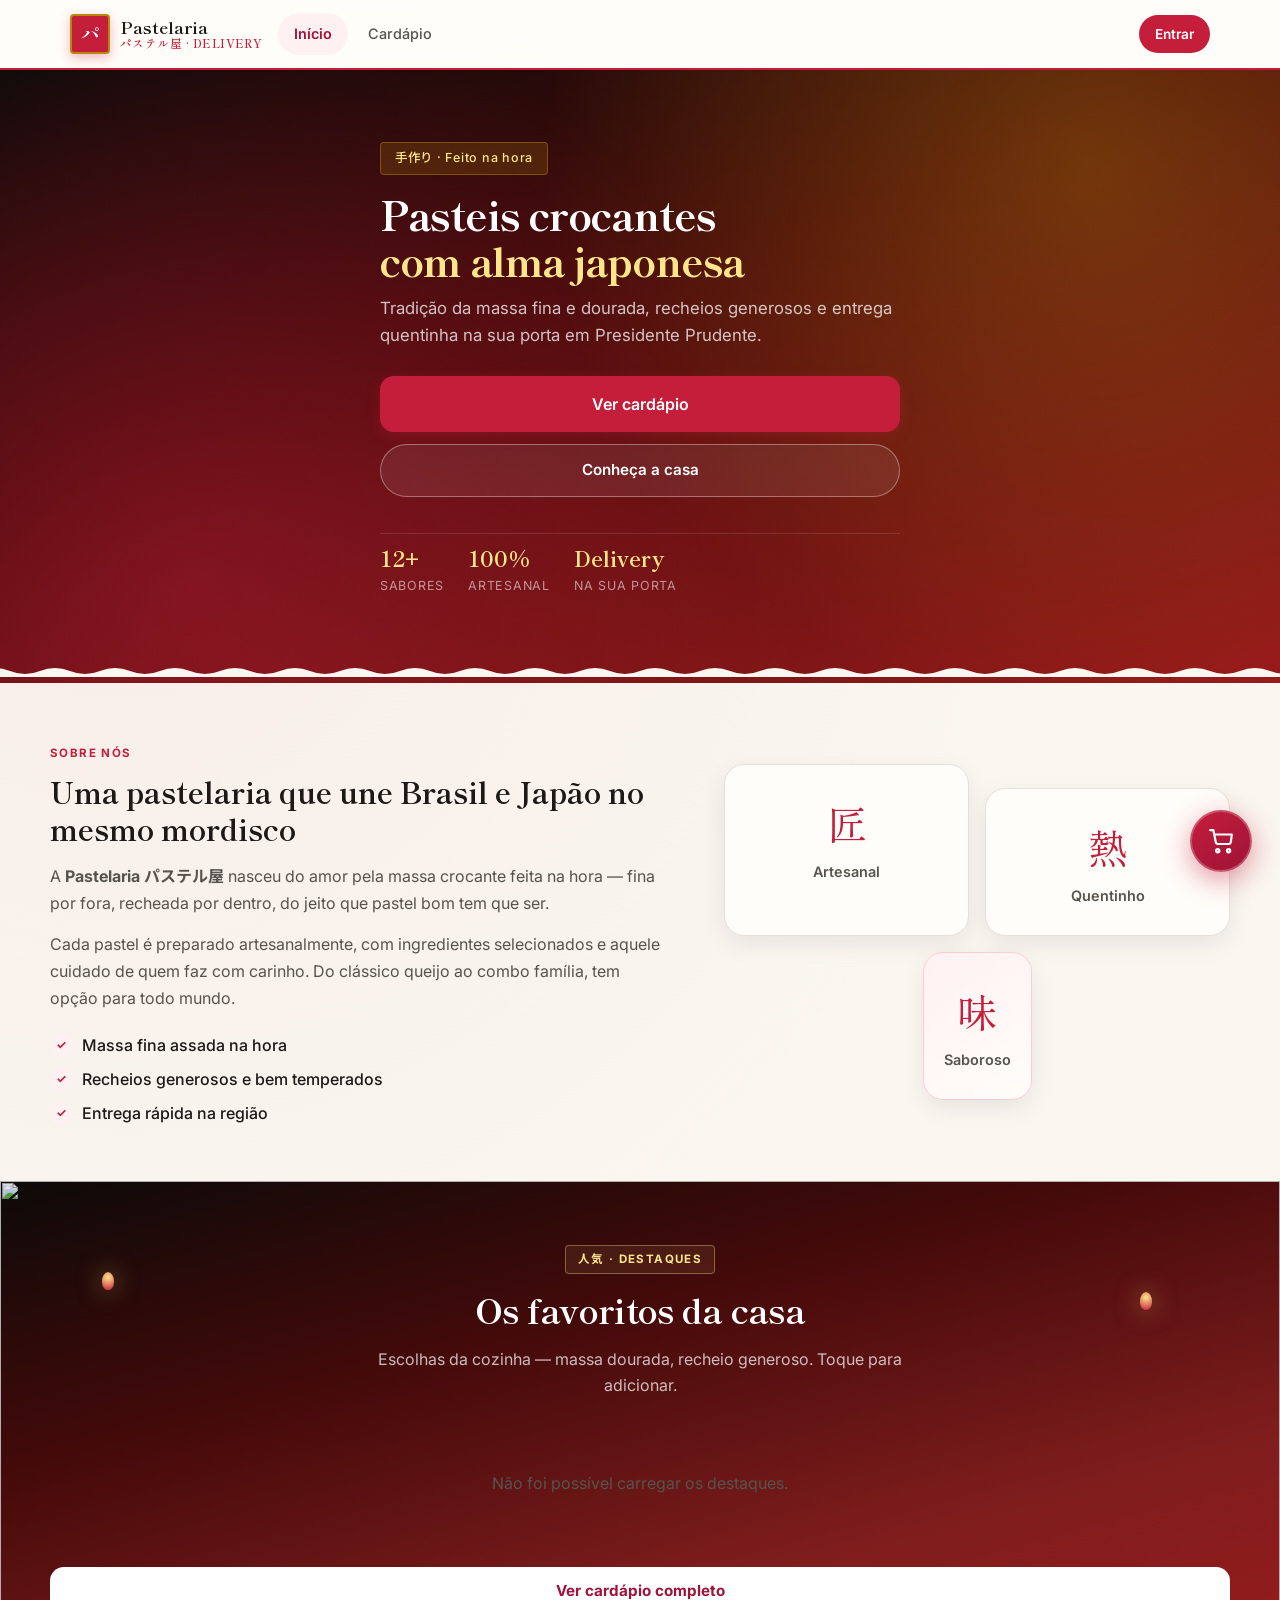
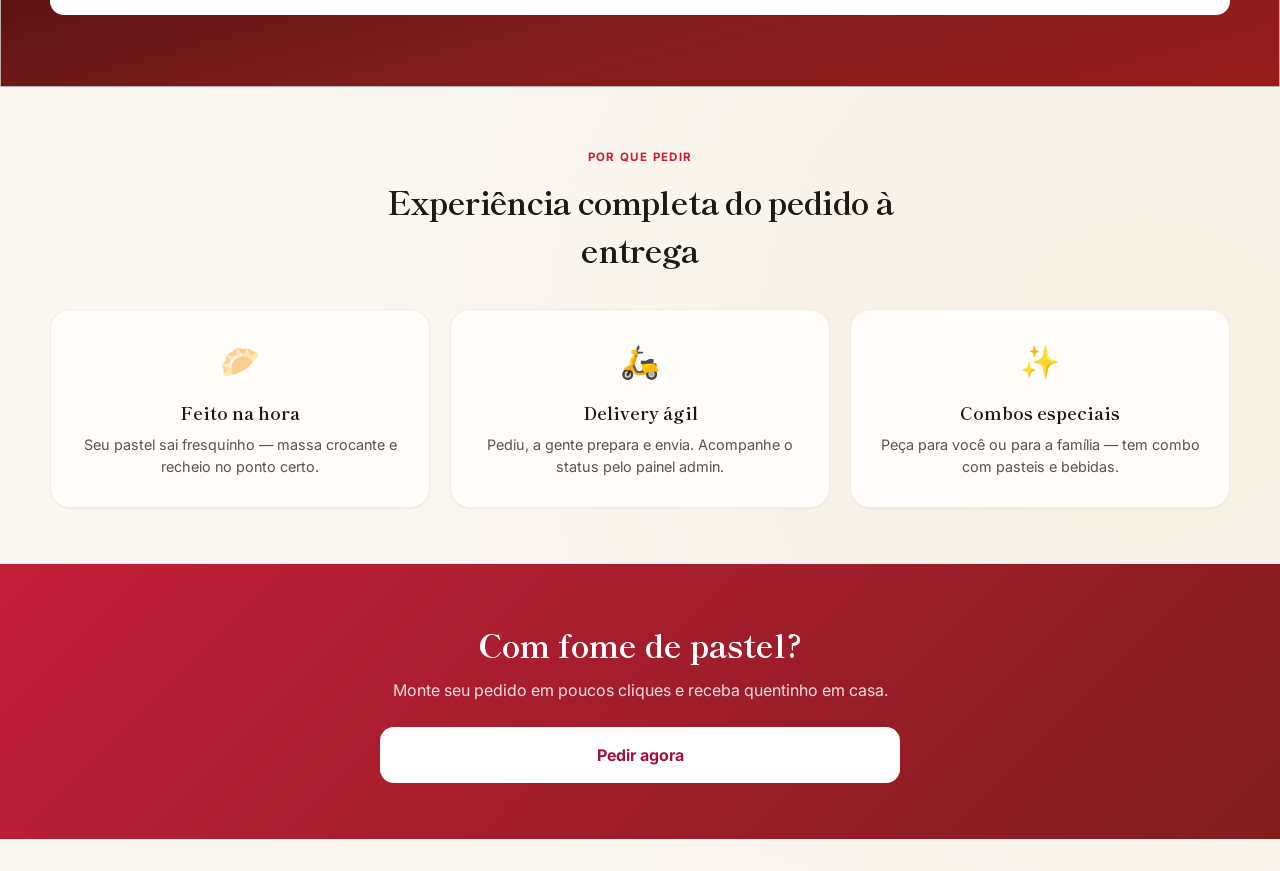
==== commit 48e6c190: "Redesign secao destaques com painel escuro e arte japonesa Co-authored-by: Cursor <cursoragent@curso" ====
--- a/frontend/index.html
+++ b/frontend/index.html
@@ -70,18 +70,23 @@
         </div>
     </section>
 
-    <section class="home-section home-section--alt">
-        <div class="home-section-inner">
-            <div class="section-head">
-                <span class="section-kicker"> destaques</span>
+    <section class="home-destaques" id="destaques">
+        <div class="destaques-art-layer" aria-hidden="true">
+            <img src="images/destaques-art.svg" alt="" class="destaques-art-svg">
+            <div class="destaques-lantern destaques-lantern--left"></div>
+            <div class="destaques-lantern destaques-lantern--right"></div>
+        </div>
+        <div class="home-section-inner destaques-inner">
+            <div class="destaques-head">
+                <span class="section-kicker section-kicker--light">人気 · destaques</span>
                 <h2>Os favoritos da casa</h2>
-                <p>Os pasteis e combos mais pedidos — clique para adicionar ao carrinho.</p>
+                <p>Escolhas da cozinha — massa dourada, recheio generoso. Toque para adicionar.</p>
             </div>
-            <div class="destaques-grid" id="destaquesGrid">
-                <div class="loading"><div class="spinner"></div> Carregando destaques...</div>
+            <div class="destaques-showcase" id="destaquesGrid">
+                <div class="loading loading--light"><div class="spinner"></div> Carregando destaques...</div>
             </div>
-            <div class="section-cta">
-                <a href="cardapio.html" class="btn btn-primary">Ver cardápio completo</a>
+            <div class="section-cta section-cta--destaques">
+                <a href="cardapio.html" class="btn btn-light">Ver cardápio completo</a>
             </div>
         </div>
     </section>
--- a/frontend/css/style.css
+++ b/frontend/css/style.css
@@ -1858,13 +1858,8 @@
         grid-template-columns: repeat(3, 1fr);
     }
 
-    .destaques-grid {
-        grid-template-columns: repeat(4, 1fr);
-    }
-
-    .destaque-card--hero {
-        grid-column: span 2;
-        grid-row: span 2;
+    .home-destaques {
+        padding: 80px 20px 88px;
     }
 }
 
@@ -2167,104 +2162,363 @@
     border-color: var(--primary-muted);
 }
 
-.destaques-grid {
+.home-section--alt {
+    background: var(--surface);
+    border-top: 1px solid var(--border-light);
+    border-bottom: 1px solid var(--border-light);
+}
+
+/* ========== DESTAQUES — painel escuro com arte ========== */
+.home-destaques {
+    position: relative;
+    padding: 64px 20px 72px;
+    overflow: hidden;
+    background: linear-gradient(165deg, #0c0a09 0%, #450a0a 35%, #7f1d1d 70%, #991b1b 100%);
+}
+
+.destaques-art-layer {
+    position: absolute;
+    inset: 0;
+    pointer-events: none;
+    overflow: hidden;
+}
+
+.destaques-art-svg {
+    position: absolute;
+    inset: 0;
+    width: 100%;
+    height: 100%;
+    object-fit: cover;
+    opacity: 0.9;
+}
+
+.destaques-lantern {
+    position: absolute;
+    width: 12px;
+    height: 18px;
+    border-radius: 50% 50% 45% 45%;
+    background: radial-gradient(circle at 50% 30%, #fde68a, #c41e3a);
+    box-shadow: 0 0 24px rgba(253, 230, 138, 0.5);
+    animation: lantern-glow 3s ease-in-out infinite;
+}
+
+.destaques-lantern--left {
+    top: 18%;
+    left: 8%;
+}
+
+.destaques-lantern--right {
+    top: 22%;
+    right: 10%;
+    animation-delay: 1.5s;
+}
+
+@keyframes lantern-glow {
+    0%, 100% { opacity: 0.7; transform: scale(1); }
+    50% { opacity: 1; transform: scale(1.08); }
+}
+
+.destaques-inner {
+    position: relative;
+    z-index: 1;
+}
+
+.destaques-head {
+    text-align: center;
+    max-width: 560px;
+    margin: 0 auto 40px;
+}
+
+.destaques-head h2 {
+    font-family: var(--font-display);
+    font-size: clamp(1.6rem, 4vw, 2.15rem);
+    font-weight: 700;
+    color: white;
+    letter-spacing: -0.02em;
+    margin-bottom: 12px;
+}
+
+.destaques-head p {
+    color: rgba(255, 255, 255, 0.72);
+    font-size: 1rem;
+    line-height: 1.6;
+}
+
+.section-kicker--light {
+    color: #fde68a;
+    border: 1px solid rgba(253, 230, 138, 0.35);
+    padding: 5px 12px;
+    border-radius: 4px;
+    background: rgba(253, 230, 138, 0.08);
+}
+
+.loading--light {
+    color: rgba(255, 255, 255, 0.7);
+}
+
+.loading--light .spinner {
+    border-color: rgba(255, 255, 255, 0.2);
+    border-top-color: #fde68a;
+}
+
+.destaques-showcase {
+    display: flex;
+    flex-direction: column;
+    gap: 20px;
+}
+
+/* Card principal — horizontal */
+.destaque-feature {
+    cursor: pointer;
+    border-radius: var(--radius-lg);
+    padding: 3px;
+    background: linear-gradient(135deg, rgba(253, 230, 138, 0.55) 0%, rgba(196, 30, 58, 0.4) 50%, rgba(253, 230, 138, 0.25) 100%);
+    box-shadow: 0 20px 50px rgba(0, 0, 0, 0.35);
+    transition: transform 0.3s ease, box-shadow 0.3s ease;
+}
+
+.destaque-feature:hover {
+    transform: translateY(-4px);
+    box-shadow: 0 28px 60px rgba(0, 0, 0, 0.45);
+}
+
+.destaque-feature-frame {
     display: grid;
-    grid-template-columns: repeat(2, 1fr);
-    gap: 16px;
-}
-
-.destaque-card {
-    background: var(--surface);
-    border-radius: var(--radius-lg);
+    grid-template-columns: 1fr;
+    gap: 0;
+    background: linear-gradient(145deg, #1c1917 0%, #292524 100%);
+    border-radius: calc(var(--radius-lg) - 2px);
     overflow: hidden;
-    border: 1px solid var(--border-light);
-    box-shadow: var(--shadow-sm);
-    cursor: pointer;
-    transition: transform 0.25s ease, box-shadow 0.25s ease;
-}
-
-.destaque-card:hover {
-    transform: translateY(-4px);
-    box-shadow: var(--shadow-lg);
-}
-
-.destaque-card-img {
+}
+
+.destaque-feature-img {
     position: relative;
-    aspect-ratio: 4/3;
-    background: linear-gradient(180deg, #fff9f0 0%, #fde8d8 100%);
+    min-height: 200px;
+    background:
+        radial-gradient(circle at 30% 40%, rgba(196, 30, 58, 0.25) 0%, transparent 55%),
+        radial-gradient(circle at 70% 60%, rgba(184, 134, 11, 0.15) 0%, transparent 50%),
+        linear-gradient(180deg, #292524 0%, #1c1917 100%);
     display: flex;
     align-items: center;
     justify-content: center;
-    padding: 16px;
-}
-
-.destaque-card-img img {
-    max-height: 120px;
+    padding: 28px;
+}
+
+.destaque-feature-img::after {
+    content: "";
+    position: absolute;
+    inset: 16px;
+    border: 1px dashed rgba(253, 230, 138, 0.2);
+    border-radius: var(--radius);
+    pointer-events: none;
+}
+
+.destaque-feature-img img {
+    max-height: 160px;
     width: auto;
-    object-fit: contain;
-    transition: transform 0.3s ease;
-}
-
-.destaque-card:hover .destaque-card-img img {
-    transform: scale(1.06);
-}
-
-.destaque-tag {
-    position: absolute;
-    top: 12px;
-    left: 12px;
+    filter: drop-shadow(0 12px 24px rgba(0, 0, 0, 0.4));
+    transition: transform 0.35s ease;
+    position: relative;
+    z-index: 1;
+}
+
+.destaque-feature:hover .destaque-feature-img img {
+    transform: scale(1.08) rotate(-2deg);
+}
+
+.destaque-feature-body {
+    padding: 24px 24px 28px;
+    color: white;
+}
+
+.destaque-rank {
+    display: inline-block;
+    font-size: 0.7rem;
+    font-weight: 700;
+    text-transform: uppercase;
+    letter-spacing: 0.1em;
+    color: #fde68a;
+    margin-bottom: 8px;
+}
+
+.produto-categoria--light {
+    color: rgba(253, 230, 138, 0.85) !important;
+}
+
+.destaque-feature-body h3 {
+    font-family: var(--font-display);
+    font-size: 1.45rem;
+    margin: 6px 0 10px;
+    color: white;
+}
+
+.destaque-feature-body p {
+    font-size: 0.92rem;
+    color: rgba(255, 255, 255, 0.65);
+    line-height: 1.55;
+    margin-bottom: 18px;
+}
+
+.destaque-feature-footer {
+    display: flex;
+    align-items: center;
+    justify-content: space-between;
+    gap: 12px;
+    padding-top: 16px;
+    border-top: 1px solid rgba(255, 255, 255, 0.1);
+}
+
+.destaque-preco {
+    font-family: var(--font-display);
+    font-size: 1.35rem;
+    font-weight: 700;
+    color: #fde68a;
+}
+
+.destaque-btn-add {
+    padding: 10px 20px;
     background: var(--primary);
     color: white;
-    font-size: 0.68rem;
-    font-weight: 700;
-    padding: 5px 10px;
+    font-size: 0.85rem;
+    font-weight: 700;
     border-radius: var(--radius-full);
+    border: 1px solid rgba(255, 255, 255, 0.15);
+    transition: background 0.2s, transform 0.2s;
+}
+
+.destaque-feature:hover .destaque-btn-add {
+    background: var(--primary-hover);
+    transform: scale(1.03);
+}
+
+/* Minis — 3 cards abaixo */
+.destaques-minis {
+    display: grid;
+    grid-template-columns: 1fr;
+    gap: 14px;
+}
+
+.destaque-mini {
+    position: relative;
+    cursor: pointer;
+    border-radius: var(--radius);
+    background: rgba(28, 25, 23, 0.85);
+    border: 1px solid rgba(253, 230, 138, 0.18);
+    backdrop-filter: blur(8px);
+    overflow: hidden;
+    display: grid;
+    grid-template-columns: 100px 1fr;
+    align-items: center;
+    gap: 0;
+    transition: transform 0.25s ease, border-color 0.25s ease, box-shadow 0.25s ease;
+}
+
+.destaque-mini:hover {
+    transform: translateX(4px);
+    border-color: rgba(253, 230, 138, 0.45);
+    box-shadow: 0 8px 28px rgba(0, 0, 0, 0.3);
+}
+
+.destaque-mini--combo {
+    border-color: rgba(184, 134, 11, 0.45);
+    background: linear-gradient(135deg, rgba(28, 25, 23, 0.95) 0%, rgba(69, 10, 10, 0.6) 100%);
+}
+
+.destaque-mini-glow {
+    position: absolute;
+    top: -20px;
+    right: -20px;
+    width: 80px;
+    height: 80px;
+    background: radial-gradient(circle, rgba(196, 30, 58, 0.3) 0%, transparent 70%);
+    pointer-events: none;
+}
+
+.destaque-mini-rank {
+    position: absolute;
+    top: 8px;
+    left: 8px;
+    z-index: 2;
+    font-size: 0.6rem;
+    font-weight: 700;
     text-transform: uppercase;
-    letter-spacing: 0.04em;
-}
-
-.destaque-card-body {
-    padding: 16px 18px 18px;
-}
-
-.destaque-card-body h3 {
-    font-family: var(--font-display);
+    letter-spacing: 0.06em;
+    color: #fde68a;
+    background: rgba(0, 0, 0, 0.5);
+    padding: 3px 8px;
+    border-radius: var(--radius-full);
+}
+
+.destaque-mini-img {
+    height: 100%;
+    min-height: 100px;
+    background: radial-gradient(circle, rgba(196, 30, 58, 0.2) 0%, transparent 70%);
+    display: flex;
+    align-items: center;
+    justify-content: center;
+    padding: 12px;
+}
+
+.destaque-mini-img img {
+    max-height: 72px;
+    width: auto;
+    filter: drop-shadow(0 4px 12px rgba(0, 0, 0, 0.35));
+    transition: transform 0.3s ease;
+}
+
+.destaque-mini:hover .destaque-mini-img img {
+    transform: scale(1.1);
+}
+
+.destaque-mini-body {
+    padding: 14px 16px 14px 4px;
+    color: white;
+}
+
+.destaque-mini-body h4 {
+    font-family: var(--font-display);
+    font-size: 0.95rem;
+    margin-bottom: 8px;
+    line-height: 1.25;
+}
+
+.destaque-mini-footer {
+    display: flex;
+    align-items: center;
+    justify-content: space-between;
+}
+
+.destaque-mini-footer .destaque-preco {
     font-size: 1.05rem;
-    margin: 4px 0 6px;
-}
-
-.destaque-card-body p {
-    font-size: 0.82rem;
-    color: var(--text-secondary);
-    line-height: 1.45;
-    display: -webkit-box;
-    -webkit-line-clamp: 2;
-    -webkit-box-orient: vertical;
-    overflow: hidden;
-}
-
-.destaque-card-footer {
-    display: flex;
-    align-items: center;
-    justify-content: space-between;
-    margin-top: 12px;
-    padding-top: 12px;
-    border-top: 1px solid var(--border-light);
-}
-
-.destaque-link {
-    font-size: 0.82rem;
-    font-weight: 600;
-    color: var(--primary);
-}
-
-.destaque-card--hero .destaque-card-img {
-    aspect-ratio: 16/10;
-}
-
-.destaque-card--hero .destaque-card-img img {
-    max-height: 160px;
-}
+}
+
+.destaque-mini-add {
+    width: 32px;
+    height: 32px;
+    border-radius: 50%;
+    background: var(--primary);
+    color: white;
+    font-size: 1.2rem;
+    font-weight: 700;
+    display: flex;
+    align-items: center;
+    justify-content: center;
+    line-height: 1;
+    border: 1px solid rgba(255, 255, 255, 0.2);
+}
+
+.section-cta--destaques {
+    margin-top: 40px;
+}
+
+.home-empty--light {
+    color: rgba(255, 255, 255, 0.6);
+    text-align: center;
+    padding: 40px;
+}
+
+/* legacy destaques-grid — removido do layout */
+.destaques-grid { display: none; }
 
 .features-grid {
     display: grid;
@@ -2361,9 +2615,51 @@
         grid-template-columns: repeat(3, 1fr);
     }
 
-    .destaques-grid {
-        grid-template-columns: repeat(2, 1fr);
-        gap: 22px;
+    .destaque-feature-frame {
+        grid-template-columns: 1fr 1.1fr;
+    }
+
+    .destaque-feature-img {
+        min-height: 280px;
+    }
+
+    .destaque-feature-img img {
+        max-height: 200px;
+    }
+
+    .destaques-minis {
+        grid-template-columns: repeat(3, 1fr);
+        gap: 18px;
+    }
+
+    .destaque-mini {
+        grid-template-columns: 1fr;
+        grid-template-rows: auto 1fr;
+        text-align: center;
+    }
+
+    .destaque-mini-img {
+        min-height: 130px;
+        padding: 20px;
+    }
+
+    .destaque-mini-img img {
+        max-height: 90px;
+    }
+
+    .destaque-mini-body {
+        padding: 16px 18px 20px;
+    }
+
+    .destaque-mini-rank {
+        top: 10px;
+        left: 50%;
+        transform: translateX(-50%);
+    }
+
+    .destaque-mini-footer {
+        justify-content: center;
+        gap: 12px;
     }
 
     .produto-card:hover {
@@ -2372,15 +2668,11 @@
 }
 
 @media (max-width: 480px) {
-    .destaques-grid {
-        grid-template-columns: 1fr;
-    }
-
-    .destaque-card--hero {
-        grid-column: auto;
-    }
-
     .hero-stats {
         gap: 16px;
     }
-}
+
+    .home-destaques {
+        padding: 48px 16px 56px;
+    }
+}
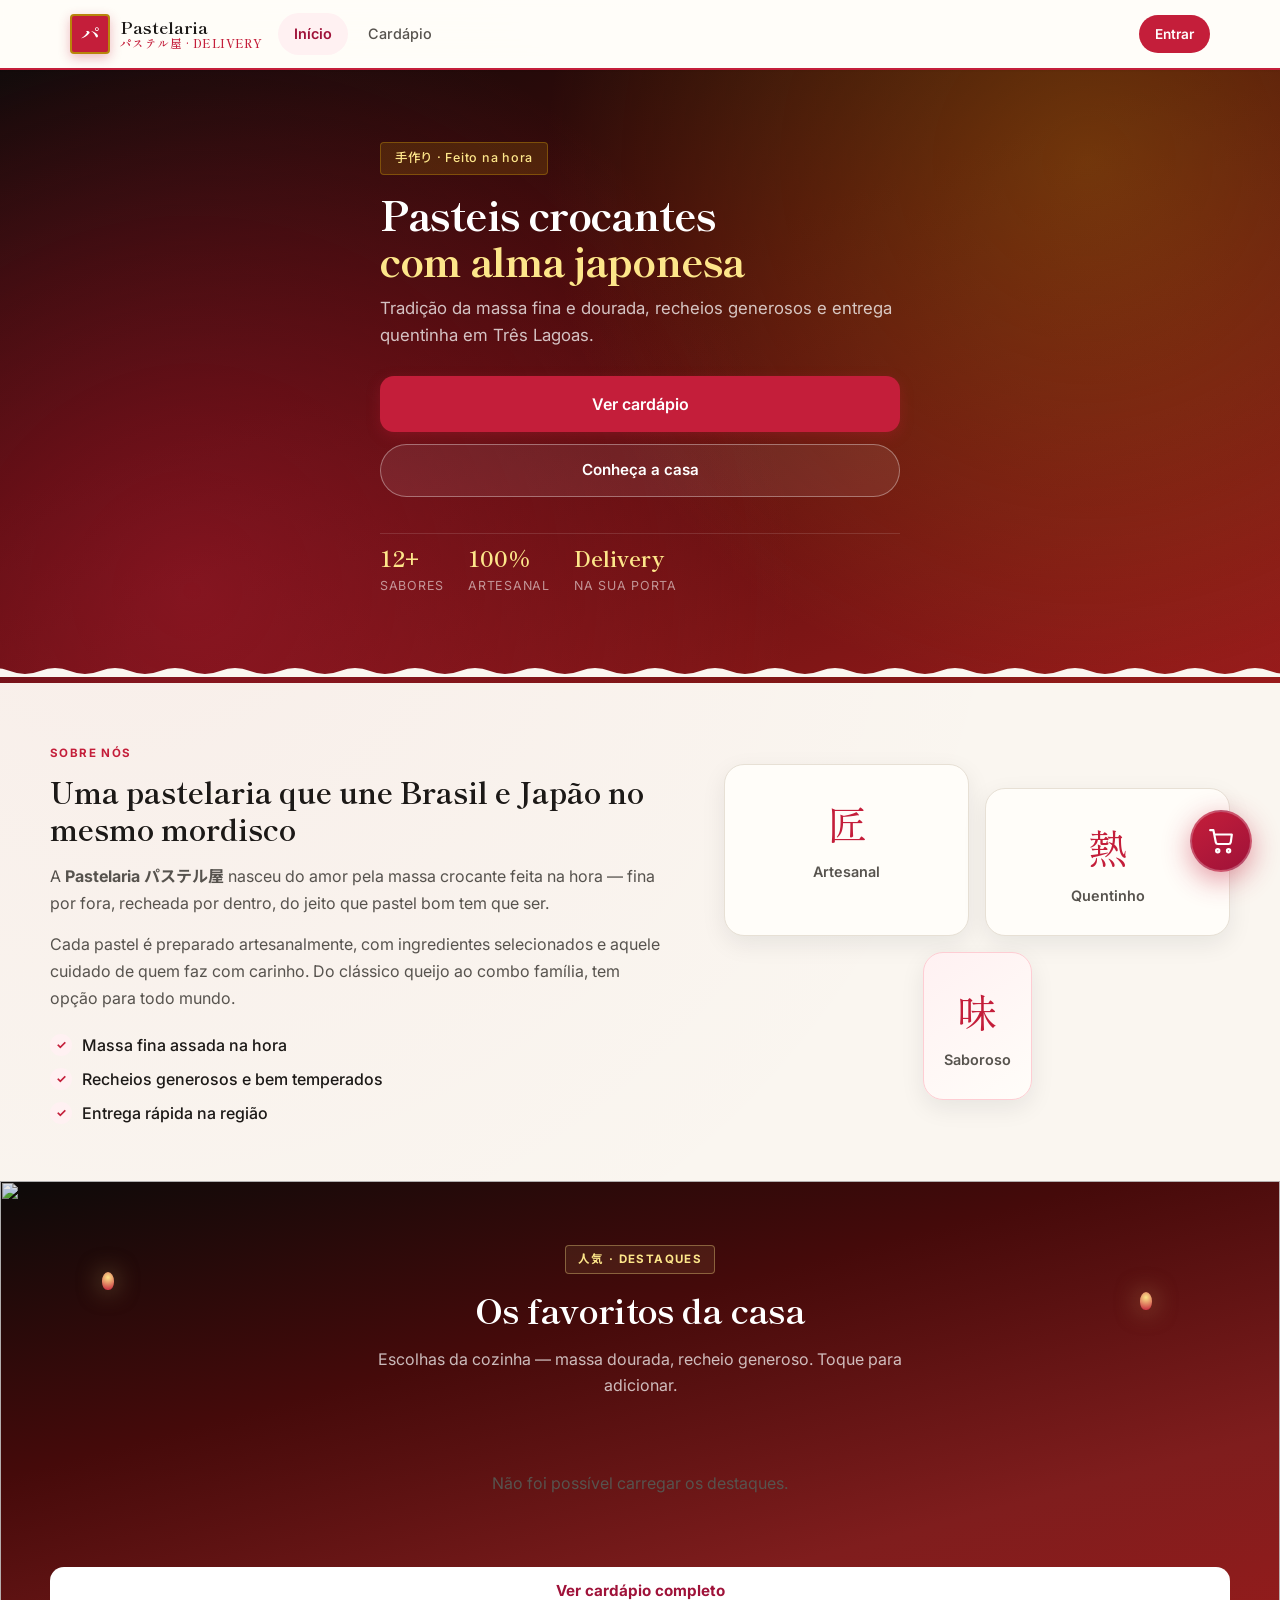
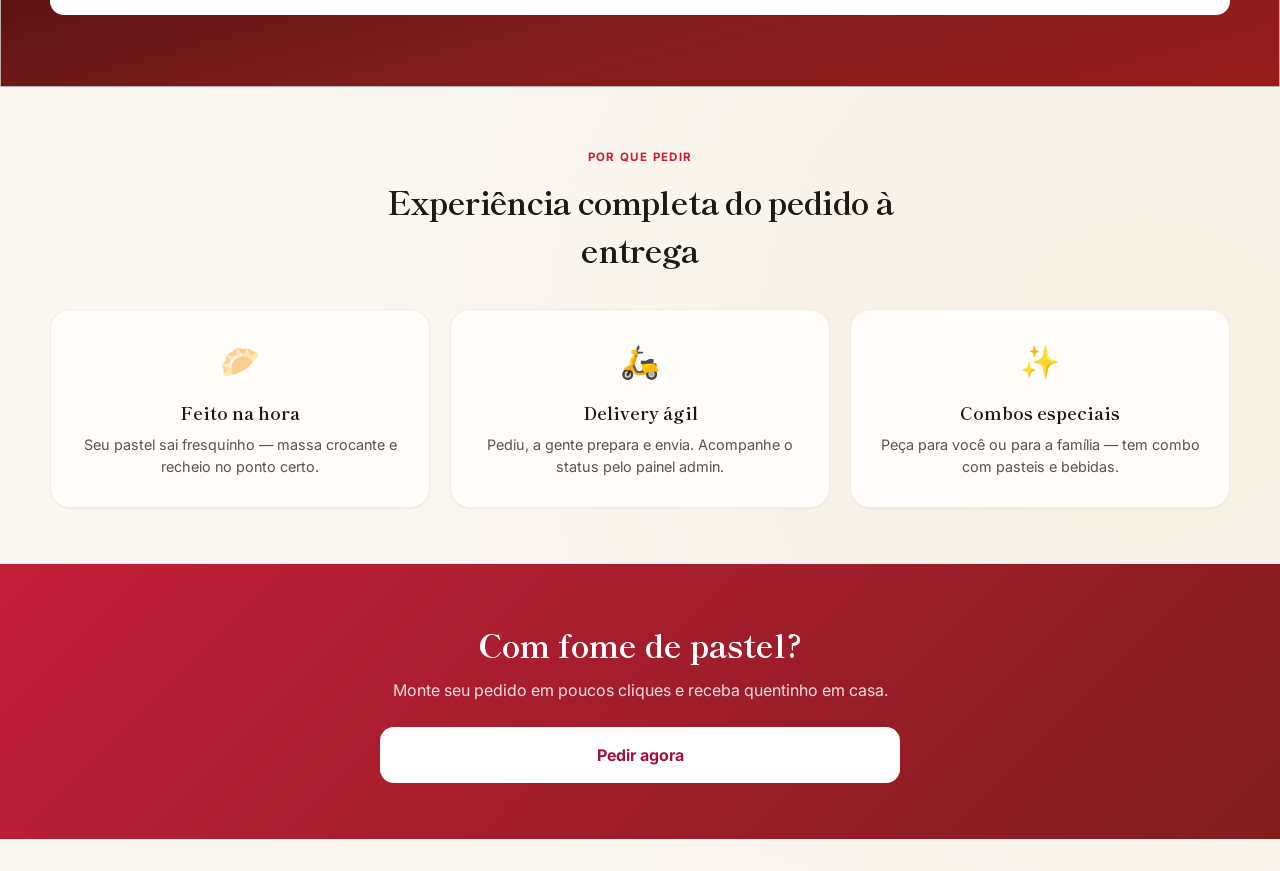
==== commit b4c21684: "Ajusta login, histórico de pedidos e retirada. Co-authored-by: Cursor <cursoragent@cursor.com>" ====
--- a/frontend/index.html
+++ b/frontend/index.html
@@ -27,7 +27,7 @@
         <div class="hero-content hero-home-content">
             <div class="hero-badge">手作り · Feito na hora</div>
             <h1>Pasteis crocantes<br><em>com alma japonesa</em></h1>
-            <p class="hero-lead">Tradição da massa fina e dourada, recheios generosos e entrega quentinha na sua porta em Presidente Prudente.</p>
+            <p class="hero-lead">Tradição da massa fina e dourada, recheios generosos e entrega quentinha em Três Lagoas.</p>
             <div class="hero-actions">
                 <a href="cardapio.html" class="btn btn-primary btn-lg">Ver cardápio</a>
                 <a href="#sobre" class="btn btn-hero-ghost">Conheça a casa</a>
@@ -140,36 +140,60 @@
         </a>
     </nav>
 
-    <div class="modal-overlay" id="modalItem">
-        <div class="modal-box">
-            <div class="modal-header">
-                <div class="modal-header-kanji" id="modalItemKanji">商品</div>
-                <h3 id="modalItemTitulo">Adicionar ao carrinho?</h3>
-            </div>
-            <div class="modal-body">
-                <div class="modal-produto">
-                    <img id="modalItemImg" class="modal-produto-img-cartoon" src="" alt="">
-                    <div class="modal-produto-info">
-                        <h4 id="modalItemNome"></h4>
-                        <p id="modalItemPreco"></p>
-                        <p class="modal-qty" id="modalItemQty"></p>
+    <div class="modal-overlay modal-overlay--produto" id="modalItem">
+        <div class="modal-box modal-produto-sheet">
+            <button type="button" class="modal-close-btn" onclick="fecharModalItem()" aria-label="Fechar">
+                <svg width="20" height="20" viewBox="0 0 24 24" fill="none" stroke="currentColor" stroke-width="2.5"><line x1="18" y1="6" x2="6" y2="18"/><line x1="6" y1="6" x2="18" y2="18"/></svg>
+            </button>
+
+            <div class="modal-produto-hero">
+                <img id="modalItemImg" class="modal-produto-hero-img" src="" alt="">
+                <span class="modal-produto-kanji" id="modalItemKanji">商品</span>
+            </div>
+
+            <div class="modal-produto-scroll">
+                <div class="modal-produto-head">
+                    <span class="modal-produto-cat" id="modalItemCategoria"></span>
+                    <h2 class="modal-produto-nome" id="modalItemNome"></h2>
+                    <p class="modal-produto-desc" id="modalItemDescricao"></p>
+                    <div class="modal-produto-preco-row">
+                        <span class="modal-produto-preco" id="modalItemPreco"></span>
+                        <span class="modal-carrinho-badge" id="modalItemQty"></span>
                     </div>
                 </div>
+
                 <div id="modalItemPreview">
-                    <p class="modal-text">Deseja adicionar este item ao seu carrinho?</p>
-                    <div class="modal-actions">
-                        <button class="btn btn-primary" onclick="confirmarAdicionarItem()">Sim, adicionar</button>
-                        <button class="btn btn-secondary" onclick="fecharModalItem()">Nao, voltar</button>
+                    <div id="modalComboArea" style="display:none"></div>
+                    <div id="modalSimpleArea" class="modal-produto-qty">
+                        <span class="modal-produto-qty-label">Quantidade</span>
+                        <div class="modal-qty-stepper">
+                            <button type="button" class="modal-qty-btn" onclick="alterarModalQuantidade(-1)" aria-label="Diminuir">−</button>
+                            <span class="modal-qty-valor" id="modalItemQuantidade">1</span>
+                            <button type="button" class="modal-qty-btn" onclick="alterarModalQuantidade(1)" aria-label="Aumentar">+</button>
+                        </div>
                     </div>
                 </div>
-                <div id="modalItemPosAdd" style="display:none">
-                    <p class="modal-text">Deseja adicionar mais um igual ou finalizar o pedido?</p>
-                    <div class="modal-actions">
-                        <button class="btn btn-primary" onclick="adicionarMaisItem()">Adicionar mais um</button>
-                        <button class="btn btn-secondary" onclick="finalizarPedidoDoModal()">Finalizar pedido</button>
-                        <button class="btn btn-secondary btn-ghost" onclick="fecharModalItem()">Continuar escolhendo</button>
+
+                <div id="modalItemPosAdd" class="modal-produto-sucesso" style="display:none">
+                    <div class="modal-sucesso-icon" aria-hidden="true">
+                        <svg width="28" height="28" viewBox="0 0 24 24" fill="none" stroke="currentColor" stroke-width="2.5"><polyline points="20 6 9 17 4 12"/></svg>
                     </div>
-                </div>
+                    <h3 class="modal-sucesso-titulo" id="modalItemTituloSucesso">Adicionado!</h3>
+                    <p class="modal-sucesso-texto" id="modalItemSucessoTexto"></p>
+                    <button type="button" class="modal-sucesso-mais" onclick="adicionarMaisItem()">+ Adicionar mais um igual</button>
+                </div>
+            </div>
+
+            <div class="modal-produto-footer" id="modalItemFooterPreview">
+                <button type="button" class="btn btn-primary btn-modal-add" id="btnConfirmarItem" onclick="confirmarAdicionarItem()">
+                    <span class="btn-modal-add-label" id="modalItemBtnLabel">Adicionar</span>
+                    <span class="btn-modal-add-preco" id="modalItemTotalBtn">R$ 0,00</span>
+                </button>
+            </div>
+
+            <div class="modal-produto-footer modal-produto-footer--dual" id="modalItemFooterPosAdd" style="display:none">
+                <button type="button" class="btn btn-secondary" onclick="fecharModalItem()">Continuar comprando</button>
+                <button type="button" class="btn btn-primary" onclick="finalizarPedidoDoModal()">Ver carrinho</button>
             </div>
         </div>
     </div>
@@ -179,6 +203,7 @@
     <script src="js/api.js"></script>
     <script src="js/auth.js"></script>
     <script src="js/layout.js"></script>
+    <script src="js/combo.js"></script>
     <script src="js/cardapio.js"></script>
     <script src="js/inicio.js"></script>
 </body>
--- a/frontend/css/style.css
+++ b/frontend/css/style.css
@@ -495,6 +495,45 @@
     line-height: 1.5;
 }
 
+.produto-card--combo::before {
+    background: linear-gradient(90deg, var(--primary), #e11d48, var(--accent-gold));
+}
+
+.produto-badge-combo {
+    position: absolute;
+    top: 12px;
+    left: 12px;
+    z-index: 3;
+    background: var(--primary);
+    color: white;
+    font-size: 0.62rem;
+    font-weight: 700;
+    text-transform: uppercase;
+    letter-spacing: 0.04em;
+    padding: 5px 10px;
+    border-radius: 20px;
+    box-shadow: 0 2px 8px rgba(196, 30, 58, 0.35);
+}
+
+.produto-combo-hint {
+    font-size: 0.8rem;
+    color: var(--primary);
+    font-weight: 600;
+    margin: -8px 0 12px;
+    line-height: 1.4;
+}
+
+.destaque-combo-hint {
+    font-size: 0.72rem;
+    color: rgba(255, 255, 255, 0.75);
+    margin: 2px 0 6px;
+    font-weight: 500;
+}
+
+.destaque-mini--combo {
+    border-color: rgba(196, 30, 58, 0.35);
+}
+
 .produto-footer {
     display: flex;
     align-items: center;
@@ -687,10 +726,128 @@
     padding: 18px;
     border: 1px solid var(--border-light);
     box-shadow: var(--shadow-xs);
-    display: grid;
-    grid-template-columns: 1fr auto;
+    display: flex;
+    flex-direction: column;
     gap: 12px;
-    align-items: center;
+}
+
+.carrinho-item-top {
+    display: flex;
+    align-items: flex-start;
+    justify-content: space-between;
+    gap: 12px;
+}
+
+.carrinho-item-info {
+    flex: 1;
+    min-width: 0;
+}
+
+.carrinho-item-bottom {
+    display: flex;
+    align-items: center;
+    justify-content: space-between;
+    padding-top: 12px;
+    border-top: 1px solid var(--border-light);
+}
+
+.carrinho-subtotal-valor {
+    font-size: 1rem;
+    color: var(--text);
+}
+
+.btn-lixeira {
+    flex-shrink: 0;
+    width: 38px;
+    height: 38px;
+    border-radius: var(--radius-sm);
+    border: 1px solid rgba(220, 38, 38, 0.2);
+    background: rgba(220, 38, 38, 0.06);
+    color: var(--danger);
+    cursor: pointer;
+    display: flex;
+    align-items: center;
+    justify-content: center;
+    transition: all 0.15s ease;
+}
+
+.btn-lixeira:hover {
+    background: var(--danger);
+    color: white;
+    border-color: var(--danger);
+}
+
+.carrinho-toolbar {
+    display: flex;
+    justify-content: flex-end;
+    margin-bottom: 12px;
+}
+
+.btn-limpar-carrinho {
+    display: inline-flex;
+    align-items: center;
+    gap: 6px;
+    background: none;
+    border: 1px solid var(--border);
+    border-radius: var(--radius-sm);
+    padding: 8px 14px;
+    font-size: 0.82rem;
+    font-weight: 600;
+    color: var(--danger);
+    cursor: pointer;
+    font-family: inherit;
+    transition: all 0.15s ease;
+}
+
+.btn-limpar-carrinho:hover {
+    background: rgba(220, 38, 38, 0.08);
+    border-color: rgba(220, 38, 38, 0.3);
+}
+
+.modal-remover-qty {
+    margin-bottom: 18px;
+    padding: 14px;
+    background: #fafaf9;
+    border-radius: 10px;
+    border: 1px solid var(--border);
+    text-align: center;
+}
+
+.modal-remover-qty-label {
+    display: block;
+    font-size: 0.82rem;
+    font-weight: 600;
+    color: var(--text-secondary);
+    margin-bottom: 12px;
+}
+
+.modal-qty-stepper--center {
+    justify-content: center;
+    margin: 0 auto 10px;
+    width: fit-content;
+}
+
+.modal-remover-hint {
+    font-size: 0.8rem;
+    color: var(--primary);
+    font-weight: 600;
+    margin: 0 0 8px;
+}
+
+.modal-remover-todas {
+    background: none;
+    border: none;
+    color: var(--danger);
+    font-size: 0.8rem;
+    font-weight: 600;
+    cursor: pointer;
+    font-family: inherit;
+    text-decoration: underline;
+    padding: 4px;
+}
+
+.modal-remover-todas:hover {
+    opacity: 0.85;
 }
 
 .carrinho-item-info h3 {
@@ -737,25 +894,6 @@
     min-width: 20px;
     text-align: center;
     font-size: 0.95rem;
-}
-
-.carrinho-subtotal {
-    grid-column: 1 / -1;
-    display: flex;
-    justify-content: space-between;
-    align-items: center;
-    padding-top: 12px;
-    border-top: 1px solid var(--border-light);
-}
-
-.btn-remover {
-    background: none;
-    border: none;
-    color: var(--danger);
-    font-size: 0.8rem;
-    font-weight: 500;
-    cursor: pointer;
-    font-family: inherit;
 }
 
 .carrinho-vazio {
@@ -1005,6 +1143,40 @@
     word-break: break-all;
 }
 
+.total-detalhes {
+    display: flex;
+    flex-direction: column;
+    gap: 4px;
+    margin-top: 10px;
+    font-size: 0.84rem;
+    color: var(--text-secondary);
+}
+
+.entrega-resumo p {
+    margin-bottom: 12px;
+    color: var(--text-secondary);
+    line-height: 1.5;
+}
+
+.retirada-info {
+    display: none;
+    margin: 14px 0 18px;
+    padding: 16px;
+    border: 1px solid var(--border-light);
+    border-radius: var(--radius);
+    background: var(--bg);
+    color: var(--text-secondary);
+    line-height: 1.5;
+}
+
+.retirada-info.visible {
+    display: block;
+}
+
+.retirada-info p {
+    margin-bottom: 6px;
+}
+
 .troco-opcoes {
     display: flex;
     gap: 20px;
@@ -1557,6 +1729,37 @@
     color: var(--text-secondary);
     font-size: 0.9rem;
     margin-top: 4px;
+}
+
+.pedido-historico-card {
+    margin-bottom: 16px;
+}
+
+.pedido-historico-topo {
+    display: flex;
+    justify-content: space-between;
+    gap: 14px;
+    align-items: flex-start;
+    margin-bottom: 14px;
+}
+
+.pedido-historico-topo h2 {
+    font-family: var(--font-display);
+    font-size: 1.05rem;
+}
+
+.pedido-historico-topo p,
+.pedido-historico-card p {
+    color: var(--text-secondary);
+    font-size: 0.88rem;
+    margin-top: 5px;
+}
+
+.pedido-historico-itens {
+    margin: 0 0 12px;
+    padding-left: 18px;
+    color: var(--text);
+    line-height: 1.6;
 }
 
 .google-btn-wrap {
@@ -1654,6 +1857,322 @@
     transition: transform 0.25s ease;
 }
 
+.modal-box--combo {
+    max-width: 480px;
+}
+
+/* ========== MODAL PRODUTO (estilo restaurante) ========== */
+#modalItem.modal-overlay--produto {
+    align-items: flex-end;
+    padding: 0;
+    background: rgba(28, 25, 23, 0.55);
+    backdrop-filter: blur(8px);
+}
+
+#modalItem .modal-produto-sheet {
+    position: relative;
+    max-width: 480px;
+    max-height: 92vh;
+    display: flex;
+    flex-direction: column;
+    border: none;
+    border-radius: 20px 20px 0 0;
+    box-shadow: 0 -8px 40px rgba(28, 25, 23, 0.25);
+    transform: translateY(100%);
+    transition: transform 0.35s cubic-bezier(0.32, 0.72, 0, 1);
+}
+
+#modalItem.modal-overlay.open .modal-produto-sheet {
+    transform: translateY(0);
+}
+
+.modal-close-btn {
+    position: absolute;
+    top: 14px;
+    right: 14px;
+    z-index: 10;
+    width: 36px;
+    height: 36px;
+    border-radius: 50%;
+    border: none;
+    background: rgba(255, 255, 255, 0.95);
+    color: var(--text);
+    display: flex;
+    align-items: center;
+    justify-content: center;
+    cursor: pointer;
+    box-shadow: 0 2px 12px rgba(28, 25, 23, 0.15);
+    transition: transform 0.15s ease, background 0.15s ease;
+}
+
+.modal-close-btn:hover {
+    transform: scale(1.05);
+    background: white;
+}
+
+.modal-produto-hero {
+    position: relative;
+    height: 200px;
+    background: radial-gradient(ellipse at 50% 30%, #ffffff 0%, #fff7ed 50%, #fef2f2 100%);
+    flex-shrink: 0;
+    overflow: hidden;
+}
+
+.modal-produto-hero::after {
+    content: '';
+    position: absolute;
+    inset: 0;
+    background: linear-gradient(to top, rgba(255, 255, 255, 0.9) 0%, transparent 40%);
+    pointer-events: none;
+}
+
+.modal-produto-hero-img {
+    width: 100%;
+    height: 100%;
+    object-fit: contain;
+    padding: 24px 32px;
+    filter: drop-shadow(0 8px 20px rgba(28, 25, 23, 0.1));
+}
+
+.modal-produto-kanji {
+    position: absolute;
+    bottom: 12px;
+    left: 20px;
+    font-family: var(--font-display);
+    font-size: 0.7rem;
+    letter-spacing: 0.2em;
+    color: var(--primary);
+    opacity: 0.7;
+    font-weight: 600;
+}
+
+.modal-produto-scroll {
+    flex: 1;
+    overflow-y: auto;
+    padding: 0 22px 16px;
+    -webkit-overflow-scrolling: touch;
+}
+
+.modal-produto-head {
+    padding: 18px 0 16px;
+    border-bottom: 1px solid var(--border);
+    margin-bottom: 16px;
+}
+
+.modal-produto-cat {
+    display: inline-block;
+    font-size: 0.68rem;
+    font-weight: 700;
+    text-transform: uppercase;
+    letter-spacing: 0.08em;
+    color: var(--primary);
+    background: rgba(196, 30, 58, 0.08);
+    padding: 4px 10px;
+    border-radius: 20px;
+    margin-bottom: 10px;
+}
+
+.modal-produto-nome {
+    font-family: var(--font-display);
+    font-size: 1.35rem;
+    font-weight: 700;
+    line-height: 1.25;
+    margin-bottom: 8px;
+    letter-spacing: -0.02em;
+}
+
+.modal-produto-desc {
+    font-size: 0.88rem;
+    color: var(--text-secondary);
+    line-height: 1.55;
+    margin-bottom: 14px;
+}
+
+.modal-produto-preco-row {
+    display: flex;
+    align-items: center;
+    justify-content: space-between;
+    gap: 12px;
+    flex-wrap: wrap;
+}
+
+.modal-produto-preco {
+    font-family: var(--font-display);
+    font-size: 1.25rem;
+    font-weight: 700;
+    color: var(--text);
+}
+
+.modal-carrinho-badge {
+    display: none;
+    align-items: center;
+    font-size: 0.72rem;
+    font-weight: 600;
+    color: var(--primary);
+    background: rgba(196, 30, 58, 0.1);
+    padding: 5px 12px;
+    border-radius: 20px;
+}
+
+.modal-produto-qty {
+    display: flex;
+    align-items: center;
+    justify-content: space-between;
+    padding: 14px 16px;
+    background: #fafaf9;
+    border-radius: 10px;
+    border: 1px solid var(--border);
+    margin-bottom: 8px;
+}
+
+.modal-produto-qty-label {
+    font-size: 0.88rem;
+    font-weight: 600;
+    color: var(--text);
+}
+
+.modal-qty-stepper {
+    display: flex;
+    align-items: center;
+    gap: 4px;
+    background: white;
+    border-radius: 8px;
+    border: 1px solid var(--border);
+    padding: 2px;
+}
+
+.modal-qty-btn {
+    width: 36px;
+    height: 36px;
+    border: none;
+    background: transparent;
+    font-size: 1.2rem;
+    font-weight: 500;
+    color: var(--primary);
+    cursor: pointer;
+    border-radius: 6px;
+    display: flex;
+    align-items: center;
+    justify-content: center;
+    transition: background 0.15s ease;
+}
+
+.modal-qty-btn:hover {
+    background: rgba(196, 30, 58, 0.08);
+}
+
+.modal-qty-valor {
+    min-width: 32px;
+    text-align: center;
+    font-weight: 700;
+    font-size: 1rem;
+}
+
+.modal-produto-footer {
+    flex-shrink: 0;
+    padding: 14px 22px calc(14px + env(safe-area-inset-bottom, 0px));
+    background: white;
+    border-top: 1px solid var(--border);
+    box-shadow: 0 -4px 20px rgba(28, 25, 23, 0.06);
+}
+
+.modal-produto-footer--dual {
+    display: flex;
+    gap: 10px;
+}
+
+.modal-produto-footer--dual .btn {
+    flex: 1;
+}
+
+.btn-modal-add {
+    width: 100%;
+    display: flex;
+    align-items: center;
+    justify-content: space-between;
+    padding: 16px 20px;
+    font-size: 1rem;
+    border-radius: 12px;
+}
+
+.btn-modal-add-label {
+    font-weight: 600;
+}
+
+.btn-modal-add-preco {
+    font-weight: 700;
+    opacity: 0.95;
+}
+
+.modal-produto-sucesso {
+    display: none;
+    flex-direction: column;
+    align-items: center;
+    text-align: center;
+    padding: 24px 16px;
+    animation: modalSucessoIn 0.35s ease;
+}
+
+@keyframes modalSucessoIn {
+    from { opacity: 0; transform: translateY(8px); }
+    to { opacity: 1; transform: translateY(0); }
+}
+
+.modal-sucesso-icon {
+    width: 56px;
+    height: 56px;
+    border-radius: 50%;
+    background: linear-gradient(135deg, #16a34a, #15803d);
+    color: white;
+    display: flex;
+    align-items: center;
+    justify-content: center;
+    margin-bottom: 14px;
+    box-shadow: 0 4px 16px rgba(22, 163, 74, 0.35);
+}
+
+.modal-sucesso-titulo {
+    font-family: var(--font-display);
+    font-size: 1.15rem;
+    font-weight: 700;
+    margin-bottom: 6px;
+}
+
+.modal-sucesso-texto {
+    font-size: 0.88rem;
+    color: var(--text-secondary);
+    margin-bottom: 16px;
+}
+
+.modal-sucesso-mais {
+    background: none;
+    border: none;
+    color: var(--primary);
+    font-size: 0.88rem;
+    font-weight: 600;
+    cursor: pointer;
+    padding: 8px 16px;
+    border-radius: 8px;
+    transition: background 0.15s ease;
+}
+
+.modal-sucesso-mais:hover {
+    background: rgba(196, 30, 58, 0.08);
+}
+
+.modal-produto-sheet--combo {
+    max-width: 520px;
+}
+
+.modal-produto-sheet--combo .modal-produto-hero {
+    height: 160px;
+}
+
+#modalItem .combo-form {
+    margin-bottom: 0;
+    border-radius: 10px;
+}
+
 .modal-overlay.open .modal-box {
     transform: translateY(0) scale(1);
 }
@@ -1744,6 +2263,95 @@
 }
 
 .modal-actions .btn { width: 100%; }
+
+.combo-form {
+    margin-bottom: 16px;
+    padding: 14px;
+    background: #fff7ed;
+    border-radius: 8px;
+    border: 1px solid rgba(196, 30, 58, 0.12);
+}
+
+.combo-form-intro {
+    font-size: 0.85rem;
+    color: var(--text-secondary);
+    margin-bottom: 14px;
+    line-height: 1.5;
+    text-align: center;
+}
+
+.combo-form-section {
+    margin-bottom: 12px;
+}
+
+.combo-form-section:last-child {
+    margin-bottom: 0;
+}
+
+.combo-form-section h4 {
+    font-size: 0.72rem;
+    text-transform: uppercase;
+    letter-spacing: 0.06em;
+    color: var(--primary);
+    margin-bottom: 8px;
+    font-weight: 700;
+}
+
+.combo-slots {
+    display: grid;
+    grid-template-columns: 1fr 1fr;
+    gap: 8px;
+}
+
+.combo-slot {
+    display: flex;
+    flex-direction: column;
+    gap: 4px;
+}
+
+.combo-slot-label {
+    font-size: 0.68rem;
+    font-weight: 600;
+    color: var(--text-muted);
+    text-transform: uppercase;
+    letter-spacing: 0.04em;
+}
+
+.combo-select {
+    width: 100%;
+    padding: 8px 10px;
+    border-radius: 6px;
+    border: 1px solid var(--border);
+    background: white;
+    font-size: 0.82rem;
+    color: var(--text);
+    cursor: pointer;
+}
+
+.combo-select:focus {
+    outline: none;
+    border-color: var(--primary);
+    box-shadow: 0 0 0 2px rgba(196, 30, 58, 0.15);
+}
+
+.carrinho-item-detalhes {
+    font-size: 0.78rem;
+    color: var(--text-secondary);
+    margin: 4px 0 6px;
+    line-height: 1.45;
+    max-width: 220px;
+}
+
+.pedido-observacao {
+    font-size: 0.85rem;
+    color: var(--text-secondary);
+    margin: 8px 0;
+    line-height: 1.5;
+    padding: 8px 10px;
+    background: #fff7ed;
+    border-radius: 6px;
+    border-left: 3px solid var(--primary);
+}
 
 .btn-ghost {
     background: transparent;
@@ -2667,6 +3275,23 @@
     }
 }
 
+@media (min-width: 640px) {
+    #modalItem.modal-overlay--produto {
+        align-items: center;
+        padding: 20px;
+    }
+
+    #modalItem .modal-produto-sheet {
+        border-radius: 16px;
+        max-height: 88vh;
+        transform: translateY(24px) scale(0.96);
+    }
+
+    #modalItem.modal-overlay.open .modal-produto-sheet {
+        transform: translateY(0) scale(1);
+    }
+}
+
 @media (max-width: 480px) {
     .hero-stats {
         gap: 16px;
@@ -2675,4 +3300,8 @@
     .home-destaques {
         padding: 48px 16px 56px;
     }
-}
+
+    .combo-slots {
+        grid-template-columns: 1fr;
+    }
+}
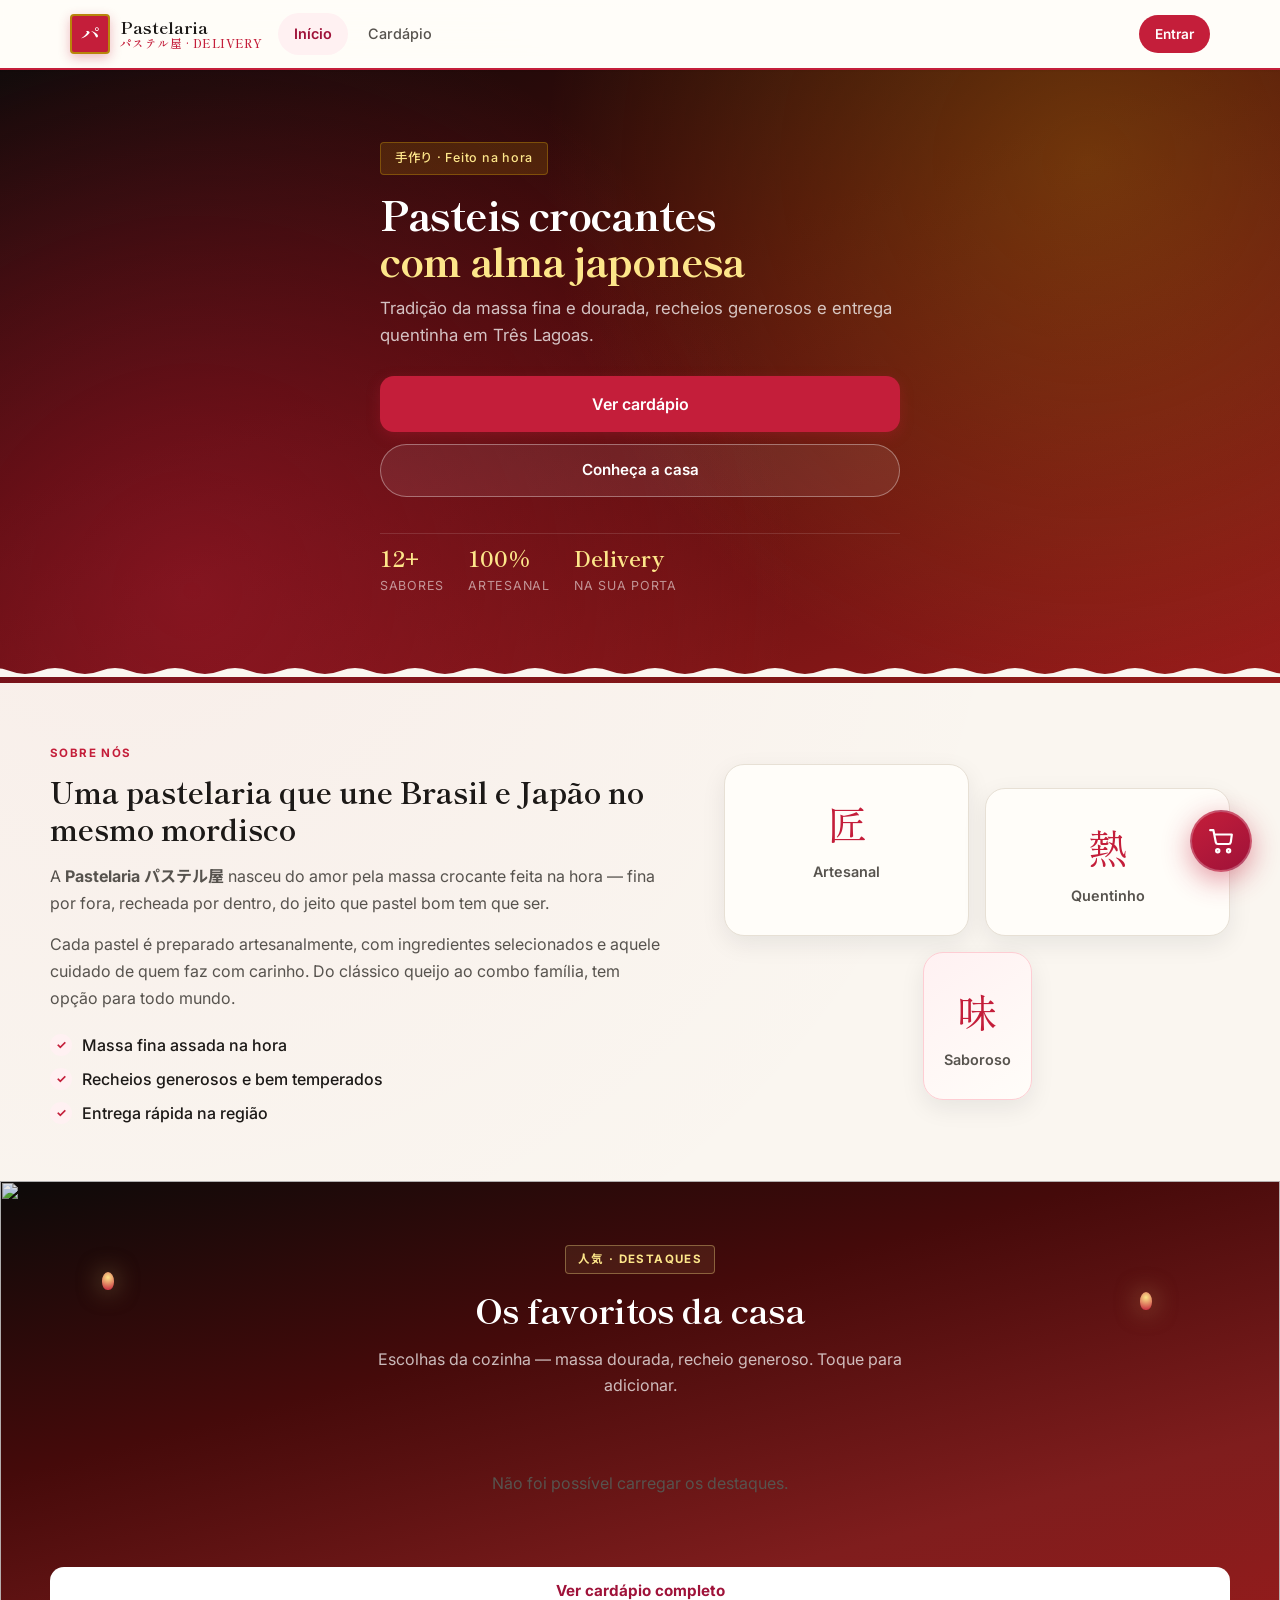
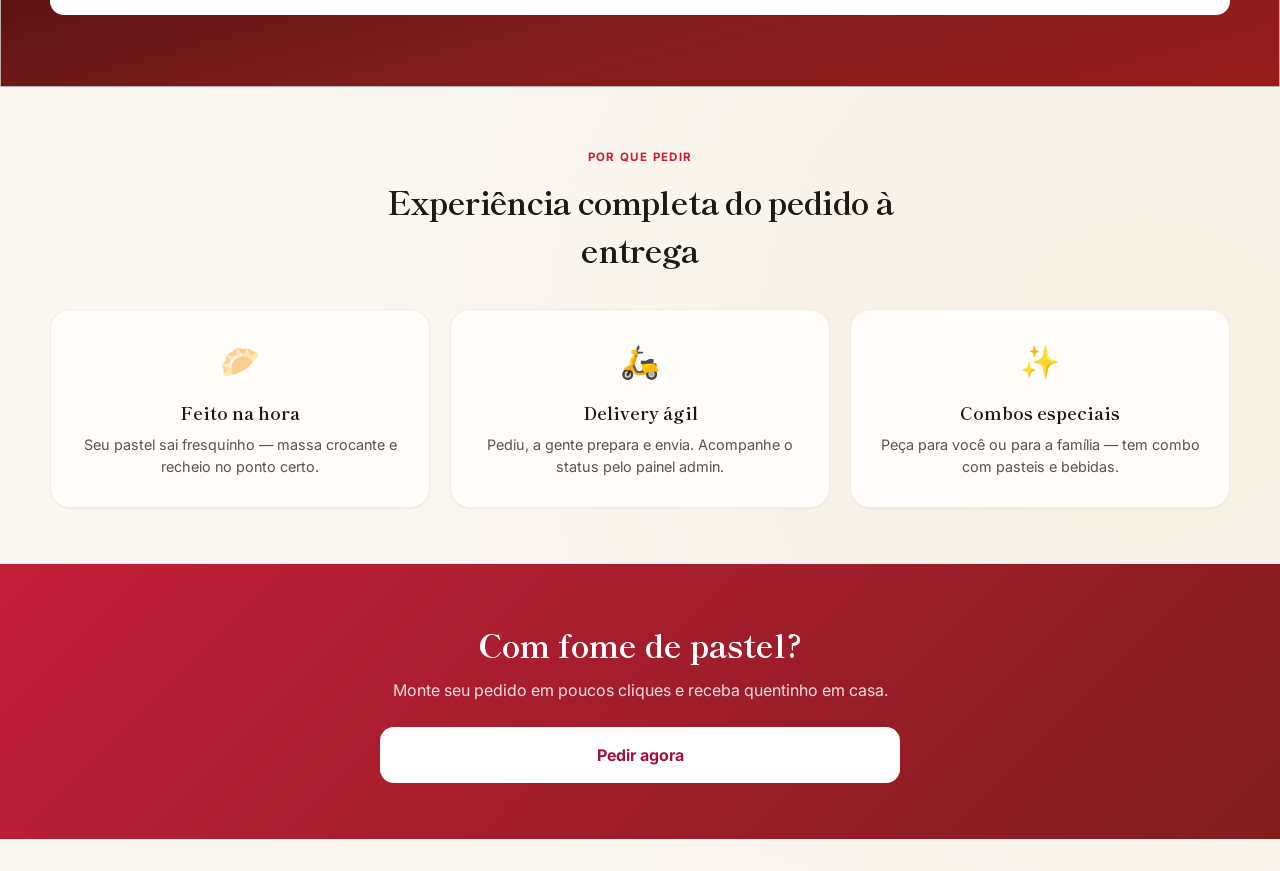
==== commit c6c34049: "Corrige layout mobile do header e botões. Bloqueia zoom, usa safe-area na barra inferior e evita que" ====
--- a/frontend/index.html
+++ b/frontend/index.html
@@ -2,7 +2,7 @@
 <html lang="pt-BR">
 <head>
     <meta charset="UTF-8">
-    <meta name="viewport" content="width=device-width, initial-scale=1.0">
+    <meta name="viewport" content="width=device-width, initial-scale=1.0, maximum-scale=1.0, user-scalable=no, viewport-fit=cover">
     <link rel="icon" href="favicon.svg" type="image/svg+xml">
     <title>Pastelaria Delivery — Pasteis artesanais</title>
     <link rel="stylesheet" href="css/style.css">
--- a/frontend/css/style.css
+++ b/frontend/css/style.css
@@ -32,7 +32,9 @@
     --radius-lg: 20px;
     --radius-full: 999px;
     --header-height: 68px;
-    --nav-height: 72px;
+    --nav-base-height: 64px;
+    --safe-bottom: env(safe-area-inset-bottom, 0px);
+    --nav-height: calc(var(--nav-base-height) + var(--safe-bottom));
     --max-width: 1180px;
     --font-display: 'Shippori Mincho', 'Noto Sans JP', serif;
     --font-body: 'Inter', 'Noto Sans JP', sans-serif;
@@ -46,6 +48,8 @@
 
 html {
     scroll-behavior: smooth;
+    overflow-x: hidden;
+    -webkit-text-size-adjust: 100%;
 }
 
 body {
@@ -56,13 +60,17 @@
         radial-gradient(circle at 90% 80%, rgba(184, 134, 11, 0.05) 0%, transparent 35%);
     color: var(--text);
     min-height: 100vh;
-    padding-bottom: calc(var(--nav-height) + 16px);
+    min-height: 100dvh;
+    padding-bottom: calc(var(--nav-height) + 20px);
     line-height: 1.5;
     -webkit-font-smoothing: antialiased;
+    overflow-x: hidden;
+    touch-action: manipulation;
+    -webkit-tap-highlight-color: transparent;
 }
 
 body.no-bottom-nav {
-    padding-bottom: 32px;
+    padding-bottom: calc(24px + var(--safe-bottom));
 }
 
 a {
@@ -83,6 +91,7 @@
     backdrop-filter: blur(16px);
     border-bottom: 2px solid var(--primary);
     box-shadow: var(--shadow-xs);
+    overflow: hidden;
 }
 
 .site-header-inner {
@@ -635,10 +644,10 @@
     backdrop-filter: blur(16px);
     border-top: 1px solid var(--border-light);
     display: flex;
-    align-items: center;
+    align-items: flex-start;
     justify-content: space-around;
     z-index: 200;
-    padding: 0 8px;
+    padding: 8px 8px var(--safe-bottom);
     box-shadow: 0 -4px 20px rgba(15, 23, 42, 0.06);
 }
 
@@ -1010,13 +1019,16 @@
 }
 
 .form-erro {
-    background: var(--danger-soft);
+    background: linear-gradient(135deg, #fff1f2 0%, #ffffff 100%);
     border: 1px solid #fecaca;
+    border-left: 4px solid var(--danger);
     color: var(--danger);
-    padding: 12px 16px;
-    border-radius: var(--radius-sm);
+    padding: 13px 16px;
+    border-radius: var(--radius);
     margin-bottom: 16px;
     font-size: 0.88rem;
+    font-weight: 600;
+    box-shadow: 0 8px 20px rgba(127, 29, 29, 0.08);
 }
 
 .section-title {
@@ -1729,6 +1741,14 @@
     color: var(--text-secondary);
     font-size: 0.9rem;
     margin-top: 4px;
+    word-break: break-word;
+    overflow-wrap: anywhere;
+}
+
+.conta-acoes {
+    display: flex;
+    flex-direction: column;
+    gap: 10px;
 }
 
 .pedido-historico-card {
@@ -1769,36 +1789,163 @@
 }
 
 .login-alert {
-    background: var(--warning-soft);
+    background: linear-gradient(135deg, #fffbeb 0%, #ffffff 100%);
     border: 1px solid #fde68a;
+    border-left: 4px solid #d97706;
     border-radius: var(--radius);
-    padding: 16px;
+    padding: 18px;
     font-size: 0.88rem;
     line-height: 1.5;
+    color: #92400e;
+    box-shadow: 0 10px 24px rgba(146, 64, 14, 0.08);
 }
 
 /* ========== TOAST / LOADING ========== */
 .toast {
     position: fixed;
-    bottom: calc(var(--nav-height) + 16px);
+    bottom: calc(var(--nav-height) + 12px);
     left: 50%;
-    transform: translateX(-50%) translateY(80px);
-    background: var(--text);
-    color: white;
-    padding: 12px 22px;
-    border-radius: var(--radius-full);
+    transform: translateX(-50%) translateY(24px) scale(0.96);
+    display: flex;
+    align-items: center;
+    gap: 10px;
+    min-width: min(360px, calc(100vw - 32px));
+    max-width: calc(100vw - 32px);
+    background: rgba(255, 255, 255, 0.96);
+    color: var(--text);
+    padding: 14px 16px;
+    border: 1px solid var(--border-light);
+    border-radius: 18px;
     font-size: 0.85rem;
-    font-weight: 500;
-    z-index: 300;
+    font-weight: 700;
+    z-index: 700;
     opacity: 0;
-    transition: all 0.3s ease;
+    transition: transform 0.25s ease, opacity 0.25s ease;
     pointer-events: none;
-    box-shadow: var(--shadow-lg);
+    box-shadow: 0 18px 45px rgba(28, 25, 23, 0.18);
+    backdrop-filter: blur(14px);
+}
+
+.toast-icon {
+    width: 28px;
+    height: 28px;
+    border-radius: 50%;
+    display: inline-flex;
+    align-items: center;
+    justify-content: center;
+    flex-shrink: 0;
+    background: var(--primary-soft);
+    color: var(--primary);
+    font-size: 0.82rem;
+}
+
+.toast-sucesso .toast-icon {
+    background: var(--success-soft);
+    color: #047857;
+}
+
+.toast-erro .toast-icon {
+    background: var(--danger-soft);
+    color: var(--danger);
 }
 
 .toast.show {
-    transform: translateX(-50%) translateY(0);
+    transform: translateX(-50%) translateY(0) scale(1);
     opacity: 1;
+}
+
+body.no-bottom-nav .toast {
+    bottom: calc(20px + var(--safe-bottom));
+}
+
+body.no-bottom-nav .cart-fab {
+    bottom: calc(20px + var(--safe-bottom));
+}
+
+.alert-overlay {
+    position: fixed;
+    inset: 0;
+    z-index: 800;
+    display: flex;
+    align-items: center;
+    justify-content: center;
+    padding: 20px;
+    background: rgba(28, 25, 23, 0.58);
+    backdrop-filter: blur(8px);
+    opacity: 0;
+    pointer-events: none;
+    transition: opacity 0.22s ease;
+}
+
+.alert-overlay.open {
+    opacity: 1;
+    pointer-events: auto;
+}
+
+.alert-card {
+    width: 100%;
+    max-width: 390px;
+    background: linear-gradient(180deg, #ffffff 0%, #fffaf5 100%);
+    border: 1px solid rgba(120, 53, 15, 0.12);
+    border-radius: 24px;
+    padding: 24px;
+    box-shadow: 0 24px 70px rgba(28, 25, 23, 0.28);
+    transform: translateY(18px) scale(0.96);
+    transition: transform 0.22s ease;
+}
+
+.alert-overlay.open .alert-card {
+    transform: translateY(0) scale(1);
+}
+
+.alert-icon {
+    width: 46px;
+    height: 46px;
+    border-radius: 50%;
+    display: flex;
+    align-items: center;
+    justify-content: center;
+    margin-bottom: 16px;
+    background: var(--primary-soft);
+    color: var(--primary);
+    font-weight: 800;
+    font-size: 1.1rem;
+}
+
+.alert-erro .alert-icon {
+    background: var(--danger-soft);
+    color: var(--danger);
+}
+
+.alert-sucesso .alert-icon {
+    background: var(--success-soft);
+    color: #047857;
+}
+
+.alert-aviso .alert-icon {
+    background: var(--warning-soft);
+    color: #b45309;
+}
+
+.alert-content h2 {
+    font-family: var(--font-display);
+    font-size: 1.2rem;
+    margin-bottom: 8px;
+    color: var(--text);
+}
+
+.alert-content p {
+    color: var(--text-secondary);
+    line-height: 1.55;
+    font-size: 0.94rem;
+    white-space: pre-line;
+}
+
+.alert-actions {
+    display: flex;
+    gap: 10px;
+    justify-content: flex-end;
+    margin-top: 22px;
 }
 
 .loading {
@@ -2422,6 +2569,115 @@
 }
 
 /* ========== RESPONSIVE ========== */
+@media (max-width: 767px) {
+    .site-header-inner {
+        padding: 0 12px;
+        gap: 8px;
+        min-width: 0;
+    }
+
+    .brand {
+        min-width: 0;
+        flex: 1;
+        overflow: hidden;
+    }
+
+    .brand-text {
+        font-size: 0.92rem;
+        overflow: hidden;
+        text-overflow: ellipsis;
+        white-space: nowrap;
+    }
+
+    .brand-text span {
+        display: none;
+    }
+
+    .header-actions {
+        flex-shrink: 0;
+        gap: 6px;
+        max-width: 46%;
+        justify-content: flex-end;
+    }
+
+    .header-btn-pedidos,
+    .header-btn-admin {
+        display: none;
+    }
+
+    .header-btn {
+        padding: 8px 11px;
+        font-size: 0.78rem;
+    }
+
+    .header-btn-user {
+        max-width: 68px;
+        overflow: hidden;
+        text-overflow: ellipsis;
+        white-space: nowrap;
+    }
+
+    .container {
+        padding-left: 16px;
+        padding-right: 16px;
+        padding-bottom: calc(28px + var(--safe-bottom));
+    }
+
+    .page-title {
+        padding-left: 16px;
+        padding-right: 16px;
+    }
+
+    .page-title h1 {
+        font-size: 1.35rem;
+    }
+
+    .form-card {
+        padding: 20px 16px;
+    }
+
+    .form-group input,
+    .form-group textarea,
+    .form-group select {
+        font-size: 16px;
+    }
+
+    .conta-card h2 {
+        font-size: 1.1rem;
+        word-break: break-word;
+    }
+
+    .pedido-historico-topo {
+        flex-direction: column;
+        align-items: flex-start;
+    }
+
+    .page-actions {
+        display: flex;
+        flex-direction: column;
+        gap: 10px;
+        margin-top: 4px;
+        padding-bottom: var(--safe-bottom);
+    }
+
+    .page-actions .btn {
+        margin-top: 0 !important;
+        margin-bottom: 0 !important;
+    }
+
+    main > .btn,
+    main > .btn-lg,
+    main > a.btn {
+        margin-bottom: 0;
+    }
+
+    main > .btn + .btn,
+    main > a.btn + .btn,
+    main > .btn + a.btn {
+        margin-top: 10px;
+    }
+}
+
 @media (max-width: 600px) {
     .produtos-grid {
         grid-template-columns: 1fr;
@@ -2449,8 +2705,7 @@
 
     .carrinho-lista,
     .carrinho-total-box,
-    #btnContinuar,
-    #btnVoltarCardapio {
+    .page-actions {
         max-width: 680px;
         margin-left: auto;
         margin-right: auto;
@@ -2475,8 +2730,8 @@
 .cart-fab {
     position: fixed;
     z-index: 250;
-    right: 20px;
-    bottom: calc(var(--nav-height) + 16px);
+    right: 16px;
+    bottom: calc(var(--nav-height) + 12px);
     width: 58px;
     height: 58px;
     border-radius: 50%;
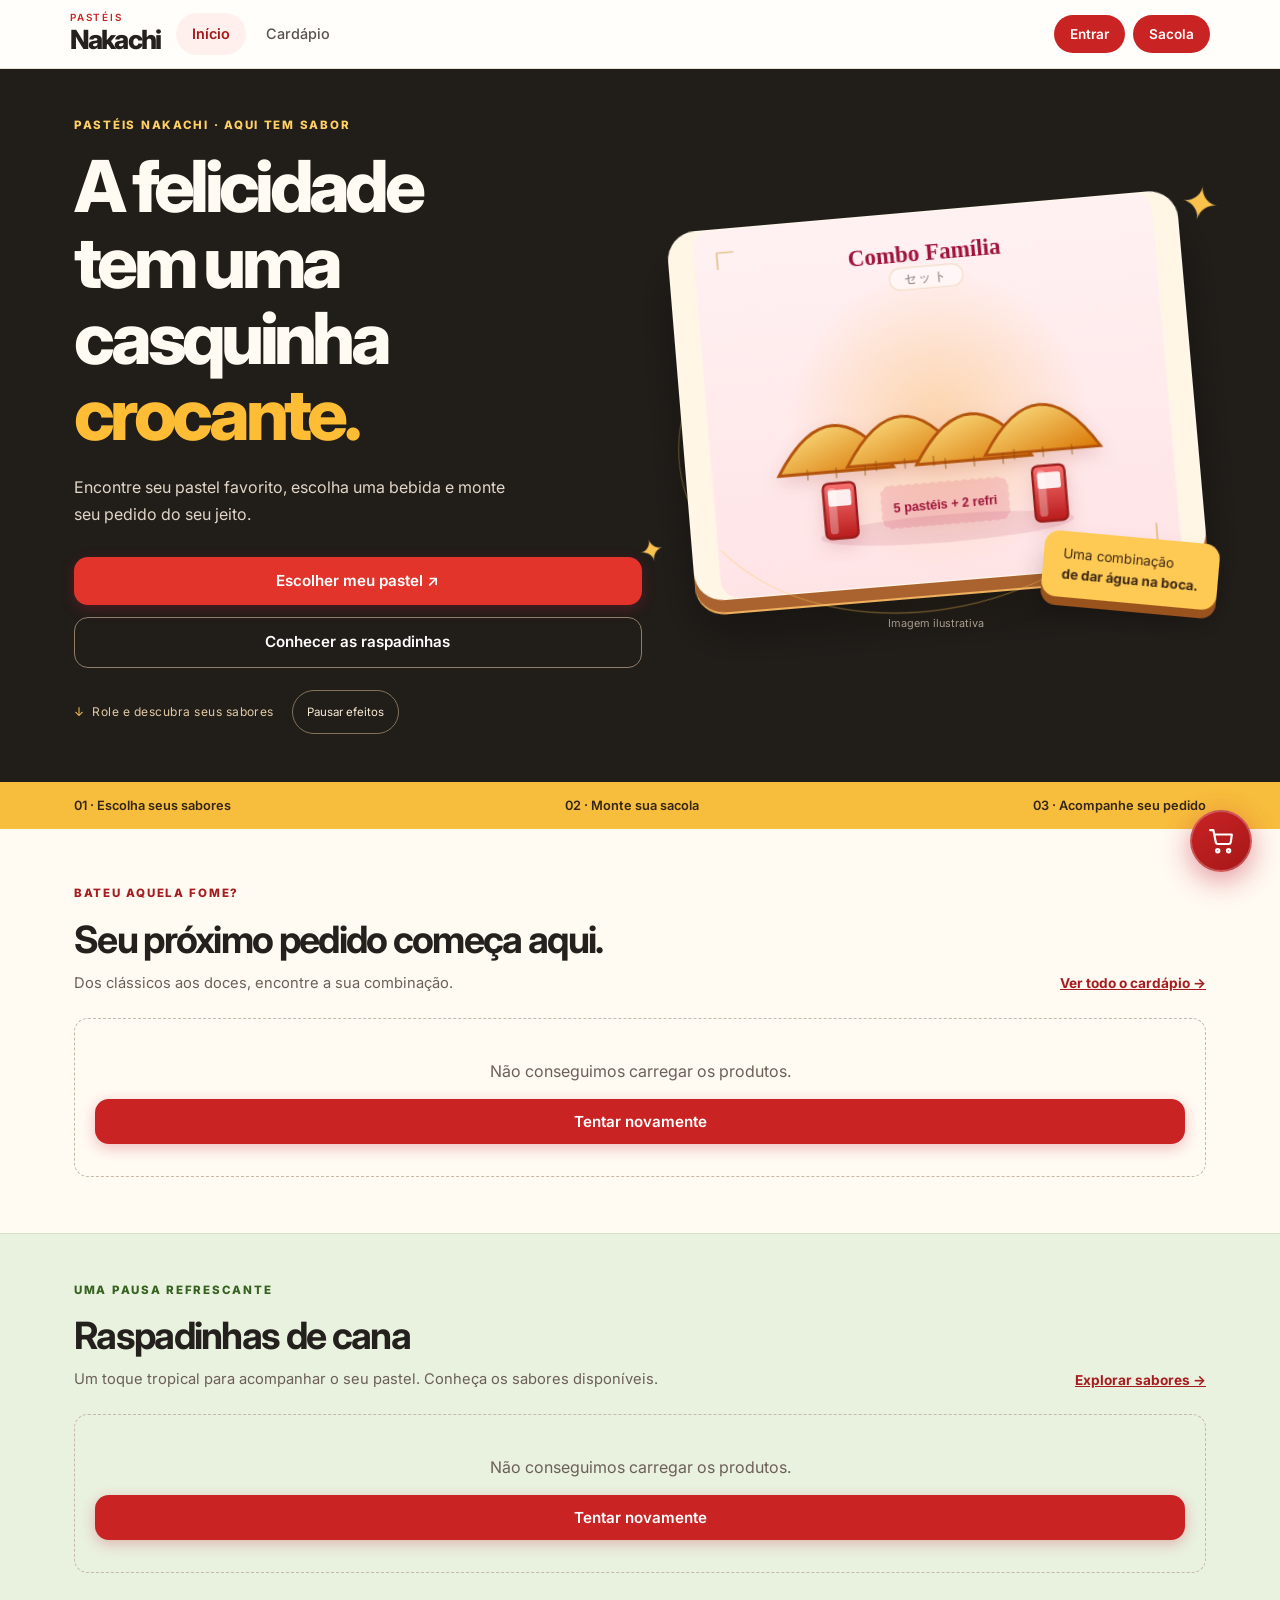
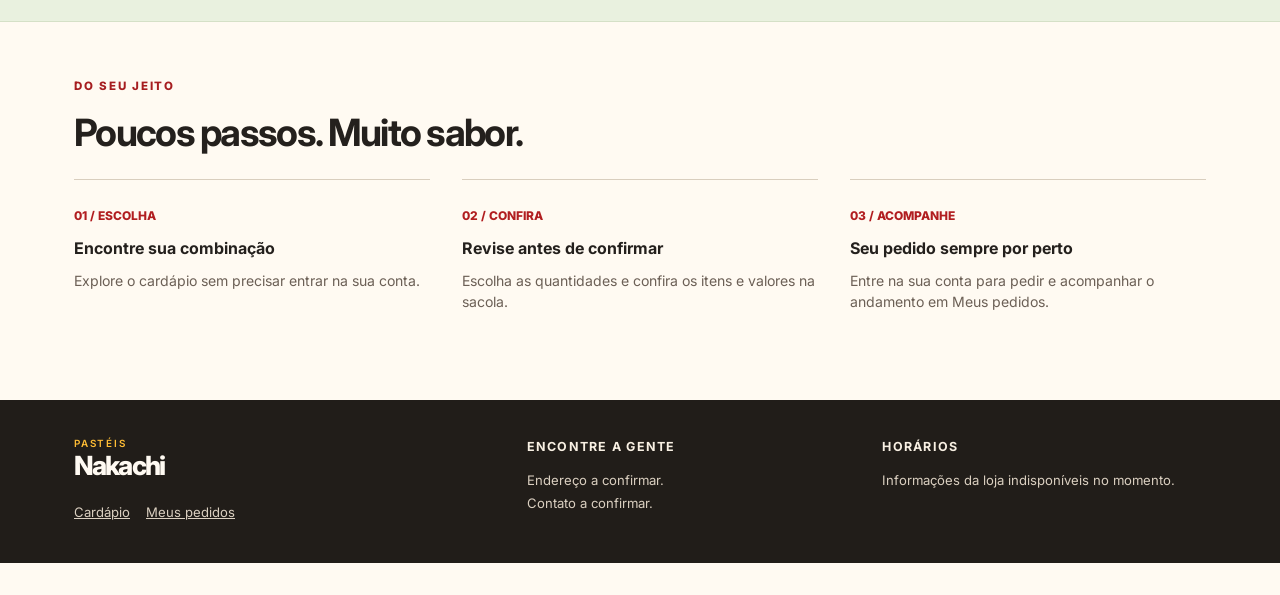
==== commit eb268b87: "atualização" ====
--- a/frontend/index.html
+++ b/frontend/index.html
@@ -2,17 +2,21 @@
 <html lang="pt-BR">
 <head>
     <meta charset="UTF-8">
-    <meta name="viewport" content="width=device-width, initial-scale=1.0, maximum-scale=1.0, user-scalable=no, viewport-fit=cover">
+    <meta name="viewport" content="width=device-width, initial-scale=1.0, viewport-fit=cover">
     <link rel="icon" href="favicon.svg" type="image/svg+xml">
-    <title>Pastelaria Delivery — Pasteis artesanais</title>
+    <title>Pastéis Nakachi — Seu próximo pedido começa aqui</title>
+    <meta name="description" content="Conheça o cardápio da Pastéis Nakachi. Pastéis, bebidas e raspadinhas de cana para montar o seu pedido.">
     <link rel="stylesheet" href="css/style.css">
+    <link rel="stylesheet" href="css/nakachi.css">
+    <link rel="stylesheet" href="css/motion.css">
+    <script src="js/motion.js" defer></script>
 </head>
 <body data-page="inicio">
+    <a class="skip-link" href="#conteudo">Pular para o conteúdo</a>
     <header class="site-header">
         <div class="site-header-inner">
             <a href="index.html" class="brand">
-                <div class="brand-mark">パ</div>
-                <div class="brand-text">Pastelaria<span>パステル屋 · Delivery</span></div>
+                <div class="brand-text"><span>PASTÉIS</span>Nakachi</div>
             </a>
             <nav class="site-nav">
                 <a href="index.html" data-nav="inicio">Início</a>
@@ -22,108 +26,43 @@
         </div>
     </header>
 
-    <section class="hero hero-home">
-        <div class="hero-home-bg" aria-hidden="true"></div>
-        <div class="hero-content hero-home-content">
-            <div class="hero-badge">手作り · Feito na hora</div>
-            <h1>Pasteis crocantes<br><em>com alma japonesa</em></h1>
-            <p class="hero-lead">Tradição da massa fina e dourada, recheios generosos e entrega quentinha em Três Lagoas.</p>
-            <div class="hero-actions">
-                <a href="cardapio.html" class="btn btn-primary btn-lg">Ver cardápio</a>
-                <a href="#sobre" class="btn btn-hero-ghost">Conheça a casa</a>
-            </div>
-            <div class="hero-stats">
-                <div class="hero-stat"><strong>12+</strong><span>Sabores</span></div>
-                <div class="hero-stat"><strong>100%</strong><span>Artesanal</span></div>
-                <div class="hero-stat"><strong>Delivery</strong><span>Na sua porta</span></div>
-            </div>
-        </div>
-    </section>
 
-    <section class="home-section" id="sobre">
-        <div class="home-section-inner home-about">
-            <div class="home-about-text">
-                <span class="section-kicker"> sobre nós</span>
-                <h2>Uma pastelaria que une Brasil e Japão no mesmo mordisco</h2>
-                <p>A <strong>Pastelaria パステル屋</strong> nasceu do amor pela massa crocante feita na hora — fina por fora, recheada por dentro, do jeito que pastel bom tem que ser.</p>
-                <p>Cada pastel é preparado artesanalmente, com ingredientes selecionados e aquele cuidado de quem faz com carinho. Do clássico queijo ao combo família, tem opção para todo mundo.</p>
-                <ul class="home-about-list">
-                    <li>Massa fina assada na hora</li>
-                    <li>Recheios generosos e bem temperados</li>
-                    <li>Entrega rápida na região</li>
-                </ul>
-            </div>
-            <div class="home-about-visual">
-                <div class="about-card about-card--1">
-                    <span class="about-kanji">匠</span>
-                    <p>Artesanal</p>
+    <main id="conteudo">
+        <section class="nk-hero">
+            <div class="nk-container nk-hero-inner">
+                <div><span class="nk-eyebrow">Pastéis Nakachi · Aqui tem sabor</span>
+                    <h1>A felicidade<br>tem uma casquinha<br><em>crocante.</em></h1>
+                    <p>Encontre seu pastel favorito, escolha uma bebida e monte seu pedido do seu jeito.</p>
+                    <div class="nk-hero-actions"><a href="cardapio.html" class="btn btn-primary">Escolher meu pastel ↗</a><a href="#raspadinhas" class="btn nk-secondary">Conhecer as raspadinhas</a></div>
                 </div>
-                <div class="about-card about-card--2">
-                    <span class="about-kanji">熱</span>
-                    <p>Quentinho</p>
-                </div>
-                <div class="about-card about-card--3">
-                    <span class="about-kanji">味</span>
-                    <p>Saboroso</p>
+                <div class="nk-hero-visual nk-motion-scene" data-motion-scene>
+                    <div class="nk-scene-halo" aria-hidden="true"></div>
+                    <div class="nk-scene-object">
+                        <div class="nk-scene-orbit" aria-hidden="true"></div>
+                        <div class="nk-scene-frame"><img id="nakachiHeroImage" src="images/produtos/combo.svg" alt="Ilustração de pastéis e bebidas" width="560" height="360" fetchpriority="high"></div>
+                        <span class="nk-scene-label nk-scene-label--front" aria-hidden="true">Uma combinação<br><strong>de dar água na boca.</strong></span>
+                        <span class="nk-scene-spark nk-scene-spark--one" aria-hidden="true">✦</span>
+                        <span class="nk-scene-spark nk-scene-spark--two" aria-hidden="true">✦</span>
+                    </div>
+                    <div class="nk-image-note">Imagem ilustrativa</div>
                 </div>
             </div>
-        </div>
-    </section>
-
-    <section class="home-destaques" id="destaques">
-        <div class="destaques-art-layer" aria-hidden="true">
-            <img src="images/destaques-art.svg" alt="" class="destaques-art-svg">
-            <div class="destaques-lantern destaques-lantern--left"></div>
-            <div class="destaques-lantern destaques-lantern--right"></div>
-        </div>
-        <div class="home-section-inner destaques-inner">
-            <div class="destaques-head">
-                <span class="section-kicker section-kicker--light">人気 · destaques</span>
-                <h2>Os favoritos da casa</h2>
-                <p>Escolhas da cozinha — massa dourada, recheio generoso. Toque para adicionar.</p>
-            </div>
-            <div class="destaques-showcase" id="destaquesGrid">
-                <div class="loading loading--light"><div class="spinner"></div> Carregando destaques...</div>
-            </div>
-            <div class="section-cta section-cta--destaques">
-                <a href="cardapio.html" class="btn btn-light">Ver cardápio completo</a>
-            </div>
-        </div>
-    </section>
-
-    <section class="home-section">
-        <div class="home-section-inner">
-            <div class="section-head section-head--center">
-                <span class="section-kicker"> por que pedir</span>
-                <h2>Experiência completa do pedido à entrega</h2>
-            </div>
-            <div class="features-grid">
-                <article class="feature-card">
-                    <div class="feature-icon">🥟</div>
-                    <h3>Feito na hora</h3>
-                    <p>Seu pastel sai fresquinho — massa crocante e recheio no ponto certo.</p>
-                </article>
-                <article class="feature-card">
-                    <div class="feature-icon">🛵</div>
-                    <h3>Delivery ágil</h3>
-                    <p>Pediu, a gente prepara e envia. Acompanhe o status pelo painel admin.</p>
-                </article>
-                <article class="feature-card">
-                    <div class="feature-icon">✨</div>
-                    <h3>Combos especiais</h3>
-                    <p>Peça para você ou para a família — tem combo com pasteis e bebidas.</p>
-                </article>
-            </div>
-        </div>
-    </section>
-
-    <section class="home-cta-banner">
-        <div class="home-cta-inner">
-            <h2>Com fome de pastel?</h2>
-            <p>Monte seu pedido em poucos cliques e receba quentinho em casa.</p>
-            <a href="cardapio.html" class="btn btn-light btn-lg">Pedir agora</a>
-        </div>
-    </section>
+        </section>
+        <div class="nk-ribbon"><div class="nk-container"><span>01 · Escolha seus sabores</span><span>02 · Monte sua sacola</span><span>03 · Acompanhe seu pedido</span></div></div>
+        <section class="nk-container nk-section" aria-labelledby="destaquesTitulo">
+            <div class="nk-section-heading"><div><span class="nk-eyebrow">Bateu aquela fome?</span><h2 id="destaquesTitulo">Seu próximo pedido começa aqui.</h2><p>Dos clássicos aos doces, encontre a sua combinação.</p></div><a class="nk-text-link" href="cardapio.html">Ver todo o cardápio →</a></div>
+            <div class="nk-product-grid" id="destaquesGrid" aria-live="polite"><div class="nk-state" role="status">Carregando produtos…</div></div>
+        </section>
+        <section class="nk-tropical" id="raspadinhas" aria-labelledby="raspadinhasTitulo">
+            <div class="nk-container"><div class="nk-section-heading"><div><span class="nk-eyebrow">Uma pausa refrescante</span><h2 id="raspadinhasTitulo">Raspadinhas de cana</h2><p>Um toque tropical para acompanhar o seu pastel. Conheça os sabores disponíveis.</p></div><a class="nk-text-link" href="cardapio.html?categoria=Raspadinhas%20de%20cana">Explorar sabores →</a></div>
+            <img id="raspadinhasBanner" class="nk-banner-original" alt="Raspadinhas de cana nos sabores morango, maracujá e limão" hidden>
+            <div class="nk-product-grid" id="raspadinhasGrid" aria-live="polite"><div class="nk-state" role="status">Carregando sabores…</div></div></div>
+        </section>
+        <section class="nk-container nk-section" aria-labelledby="comoPedirTitulo">
+            <div class="nk-section-heading"><div><span class="nk-eyebrow">Do seu jeito</span><h2 id="comoPedirTitulo">Poucos passos. Muito sabor.</h2></div></div>
+            <div class="nk-steps"><article class="nk-step"><span>01 / ESCOLHA</span><h3>Encontre sua combinação</h3><p>Explore o cardápio sem precisar entrar na sua conta.</p></article><article class="nk-step"><span>02 / CONFIRA</span><h3>Revise antes de confirmar</h3><p>Escolha as quantidades e confira os itens e valores na sacola.</p></article><article class="nk-step"><span>03 / ACOMPANHE</span><h3>Seu pedido sempre por perto</h3><p>Entre na sua conta para pedir e acompanhar o andamento em Meus pedidos.</p></article></div>
+        </section>
+    </main>
 
     <nav class="bottom-nav">
         <a href="index.html" class="nav-item" data-nav="inicio">
@@ -141,7 +80,7 @@
     </nav>
 
     <div class="modal-overlay modal-overlay--produto" id="modalItem">
-        <div class="modal-box modal-produto-sheet">
+        <div class="modal-box modal-produto-sheet" role="dialog" aria-modal="true" aria-labelledby="modalItemNome" tabindex="-1">
             <button type="button" class="modal-close-btn" onclick="fecharModalItem()" aria-label="Fechar">
                 <svg width="20" height="20" viewBox="0 0 24 24" fill="none" stroke="currentColor" stroke-width="2.5"><line x1="18" y1="6" x2="6" y2="18"/><line x1="6" y1="6" x2="18" y2="18"/></svg>
             </button>
@@ -203,6 +142,7 @@
     <script src="js/api.js"></script>
     <script src="js/auth.js"></script>
     <script src="js/layout.js"></script>
+    <script src="js/loja.js"></script>
     <script src="js/combo.js"></script>
     <script src="js/cardapio.js"></script>
     <script src="js/inicio.js"></script>
--- a/frontend/css/style.css
+++ b/frontend/css/style.css
@@ -228,6 +228,35 @@
     color: var(--text);
 }
 
+.header-user-cluster {
+    display: flex;
+    align-items: center;
+    gap: 6px;
+    flex-shrink: 0;
+}
+
+.header-btn-admin-compact {
+    display: none;
+    background: linear-gradient(135deg, #292524, #1c1917);
+    color: #fef9e7;
+    border: 1px solid rgba(184, 134, 11, 0.45);
+    padding: 8px 10px;
+    gap: 5px;
+    box-shadow: 0 4px 12px rgba(28, 25, 23, 0.18);
+}
+
+.header-btn-admin-compact svg {
+    width: 15px;
+    height: 15px;
+    fill: currentColor;
+    flex-shrink: 0;
+}
+
+.header-btn-admin-compact:hover {
+    border-color: var(--accent-gold);
+    color: #fff;
+}
+
 /* Legacy header compat */
 .header { display: none; }
 
@@ -719,6 +748,58 @@
     font-weight: 700;
 }
 
+.nav-conta-group {
+    display: flex;
+    align-items: flex-end;
+    gap: 0;
+    flex-shrink: 0;
+}
+
+.nav-conta-group .nav-item {
+    padding: 8px 9px;
+    min-width: 0;
+}
+
+.nav-conta-group .nav-conta {
+    border-radius: 12px 0 0 12px;
+}
+
+.nav-admin {
+    border-radius: 0 12px 12px 0;
+    position: relative;
+}
+
+.nav-admin::before {
+    content: "";
+    position: absolute;
+    left: 0;
+    top: 18%;
+    bottom: 18%;
+    width: 1px;
+    background: var(--border);
+}
+
+.nav-icon-admin svg {
+    fill: currentColor;
+    stroke: none;
+    width: 20px;
+    height: 20px;
+}
+
+body.is-admin .nav-admin.active {
+    color: var(--accent-gold);
+}
+
+body.is-admin .nav-conta-admin.logado .nav-icon {
+    background: linear-gradient(135deg, #44403c, #1c1917);
+    border: 1px solid rgba(184, 134, 11, 0.35);
+}
+
+body.is-admin .bottom-nav {
+    background: rgba(255, 253, 249, 0.98);
+    border-top-color: rgba(184, 134, 11, 0.25);
+}
+
 .desktop-nav { display: none; }
 
 /* ========== CARRINHO ========== */
@@ -1039,10 +1120,151 @@
 }
 
 /* ========== PAGAMENTO ========== */
+.pagamento-card {
+    padding-bottom: 22px;
+}
+
+.pagamento-tabs {
+    display: grid;
+    grid-template-columns: 1fr 1fr;
+    gap: 10px;
+    margin-bottom: 20px;
+}
+
+.pagamento-tabs--unica {
+    grid-template-columns: 1fr;
+}
+
+.pagamento-tab {
+    display: flex;
+    align-items: center;
+    gap: 12px;
+    padding: 14px 14px;
+    background: var(--surface);
+    border: 2px solid var(--border);
+    border-radius: var(--radius);
+    cursor: pointer;
+    text-align: left;
+    transition: all 0.2s ease;
+    color: var(--text);
+    font-family: inherit;
+}
+
+.pagamento-tab:hover {
+    border-color: var(--primary-muted);
+}
+
+.pagamento-tab.active {
+    border-color: var(--primary);
+    background: var(--primary-soft);
+    box-shadow: 0 0 0 3px rgba(196, 30, 58, 0.08);
+}
+
+.pagamento-tab-icon {
+    display: flex;
+    align-items: center;
+    justify-content: center;
+    width: 40px;
+    height: 40px;
+    border-radius: 10px;
+    background: var(--bg);
+    color: var(--text-secondary);
+    flex-shrink: 0;
+}
+
+.pagamento-tab.active .pagamento-tab-icon {
+    background: rgba(196, 30, 58, 0.12);
+    color: var(--primary);
+}
+
+.pagamento-tab-icon--pix {
+    color: #009ee3;
+}
+
+.pagamento-tab.active .pagamento-tab-icon--pix {
+    background: rgba(0, 158, 227, 0.12);
+    color: #009ee3;
+}
+
+.pagamento-tab-text {
+    display: flex;
+    flex-direction: column;
+    gap: 2px;
+    min-width: 0;
+}
+
+.pagamento-tab-text strong {
+    font-size: 0.92rem;
+    font-weight: 700;
+    line-height: 1.2;
+}
+
+.pagamento-tab-text small {
+    font-size: 0.76rem;
+    color: var(--text-secondary);
+    line-height: 1.3;
+}
+
+.pagamento-panel {
+    display: none;
+}
+
+.pagamento-panel.visible {
+    display: block;
+}
+
+.pix-info-header {
+    margin-bottom: 10px;
+}
+
+.pix-info-badge {
+    display: inline-block;
+    font-size: 0.75rem;
+    font-weight: 700;
+    text-transform: uppercase;
+    letter-spacing: 0.04em;
+    color: #009ee3;
+    background: rgba(0, 158, 227, 0.1);
+    padding: 4px 10px;
+    border-radius: 999px;
+}
+
+.pix-info-desc {
+    font-size: 0.88rem;
+    color: var(--text-secondary);
+    line-height: 1.55;
+    margin: 0;
+}
+
 .pagamento-opcoes {
     display: flex;
     flex-direction: column;
     gap: 10px;
+}
+
+.pagamento-opcoes--entrega {
+    margin-top: 4px;
+}
+
+.pagamento-opcoes--entrega .pagamento-opcao input[type="radio"] {
+    position: absolute;
+    opacity: 0;
+    width: 0;
+    height: 0;
+    pointer-events: none;
+}
+
+@media (max-width: 380px) {
+    .pagamento-tab {
+        flex-direction: column;
+        align-items: flex-start;
+        padding: 12px;
+    }
+
+    .pagamento-tab-icon {
+        width: 34px;
+        height: 34px;
+    }
 }
 
 .pagamento-opcao {
@@ -1067,10 +1289,34 @@
     box-shadow: 0 0 0 3px rgba(196, 30, 58, 0.08);
 }
 
+.pagamento-opcao--mp.selected {
+    border-color: #009ee3;
+    background: rgba(0, 158, 227, 0.08);
+    box-shadow: 0 0 0 3px rgba(0, 158, 227, 0.12);
+}
+
+.pagamento-opcao-icon {
+    display: flex;
+    align-items: center;
+    justify-content: center;
+    width: 36px;
+    height: 36px;
+    border-radius: 8px;
+    background: var(--bg);
+    color: var(--text-secondary);
+    flex-shrink: 0;
+}
+
+.pagamento-opcao.selected .pagamento-opcao-icon {
+    background: rgba(196, 30, 58, 0.1);
+    color: var(--primary);
+}
+
 .pagamento-opcao input[type="radio"] {
     width: 18px;
     height: 18px;
     accent-color: var(--primary);
+    flex-shrink: 0;
 }
 
 .pagamento-opcao .opcao-titulo {
@@ -1101,6 +1347,12 @@
     display: block;
 }
 
+.form-hint {
+    margin-top: 8px;
+    font-size: 0.82rem;
+    color: var(--text-muted);
+}
+
 .presencial-label {
     font-size: 0.85rem;
     font-weight: 600;
@@ -1348,6 +1600,21 @@
     margin-bottom: 6px;
 }
 
+.pedido-acoes {
+    margin-top: 4px;
+}
+
+.btn-acompanhar-pedido {
+    display: inline-flex;
+    align-items: center;
+    justify-content: center;
+    gap: 10px;
+}
+
+.btn-acompanhar-pedido svg {
+    flex-shrink: 0;
+}
+
 .status-badge {
     display: inline-block;
     padding: 5px 12px;
@@ -1362,27 +1629,123 @@
 .status-finalizado { background: var(--success-soft); color: #065f46; }
 
 /* ========== ADMIN ========== */
+body.admin-page {
+    background:
+        radial-gradient(circle at 0% 0%, rgba(184, 134, 11, 0.08) 0%, transparent 42%),
+        radial-gradient(circle at 100% 0%, rgba(196, 30, 58, 0.05) 0%, transparent 36%),
+        var(--bg);
+}
+
+.admin-hero {
+    background: linear-gradient(135deg, #1c1917 0%, #292524 55%, #1c1917 100%);
+    color: #fafaf9;
+    border-bottom: 1px solid rgba(184, 134, 11, 0.35);
+    padding: 28px 20px 32px;
+}
+
+.admin-hero-inner {
+    max-width: var(--max-width);
+    margin: 0 auto;
+    display: flex;
+    align-items: flex-end;
+    justify-content: space-between;
+    gap: 20px;
+    flex-wrap: wrap;
+}
+
+.admin-hero-badge {
+    display: inline-flex;
+    padding: 5px 11px;
+    border-radius: var(--radius-full);
+    background: rgba(184, 134, 11, 0.2);
+    color: #fde68a;
+    font-size: 0.68rem;
+    font-weight: 700;
+    letter-spacing: 0.05em;
+    text-transform: uppercase;
+    margin-bottom: 10px;
+}
+
+.admin-hero-copy h1 {
+    font-family: var(--font-display);
+    font-size: clamp(1.5rem, 4vw, 2rem);
+    font-weight: 800;
+    line-height: 1.15;
+    margin-bottom: 8px;
+}
+
+.admin-hero-data {
+    color: #d6d3d1;
+    font-size: 0.9rem;
+    max-width: 520px;
+}
+
+.admin-hero-acoes {
+    display: flex;
+    flex-wrap: wrap;
+    gap: 10px;
+}
+
+.admin-hero-btn {
+    width: auto;
+    min-width: 120px;
+}
+
+.admin-shell {
+    padding-top: 24px;
+    padding-bottom: 40px;
+}
+
+.admin-panel-head {
+    display: flex;
+    align-items: flex-start;
+    justify-content: space-between;
+    gap: 12px;
+    flex-wrap: wrap;
+    margin-bottom: 18px;
+}
+
+.admin-panel-head h2 {
+    font-family: var(--font-display);
+    font-size: 1.2rem;
+    font-weight: 700;
+}
+
+.admin-panel-btn {
+    width: auto;
+}
+
 .admin-tabs {
     display: flex;
     gap: 8px;
     margin-bottom: 24px;
-    padding: 4px;
-    background: var(--surface);
+    padding: 6px;
+    background: rgba(255, 253, 249, 0.9);
     border: 1px solid var(--border);
     border-radius: var(--radius-lg);
+    box-shadow: var(--shadow-sm);
 }
 
 .admin-tab {
     flex: 1;
-    padding: 12px 16px;
+    padding: 12px 14px;
     border: none;
     border-radius: calc(var(--radius-lg) - 4px);
     background: transparent;
     color: var(--text-secondary);
     font-weight: 600;
-    font-size: 0.95rem;
+    font-size: 0.9rem;
     cursor: pointer;
-    transition: background 0.2s, color 0.2s;
+    transition: background 0.2s, color 0.2s, transform 0.15s;
+    display: inline-flex;
+    align-items: center;
+    justify-content: center;
+    gap: 8px;
+}
+
+.admin-tab-icon {
+    font-size: 1rem;
+    line-height: 1;
 }
 
 .admin-tab:hover {
@@ -1391,9 +1754,9 @@
 }
 
 .admin-tab.active {
-    background: var(--primary);
+    background: linear-gradient(135deg, #b8860b, #9a7209);
     color: #fff;
-    box-shadow: var(--shadow-sm);
+    box-shadow: 0 8px 20px rgba(184, 134, 11, 0.28);
 }
 
 .admin-tab-panel {
@@ -1470,9 +1833,15 @@
     background: var(--surface);
     border: 1px solid var(--border-light);
     border-radius: var(--radius-lg);
-    margin-bottom: 12px;
+    margin-bottom: 14px;
     overflow: hidden;
-    box-shadow: var(--shadow-xs);
+    box-shadow: var(--shadow-sm);
+    transition: box-shadow 0.2s, transform 0.15s;
+}
+
+.gaveta-card:hover {
+    box-shadow: var(--shadow-md);
+    transform: translateY(-1px);
 }
 
 .gaveta-card-header {
@@ -1555,50 +1924,105 @@
 
 .admin-stats {
     display: grid;
-    grid-template-columns: repeat(auto-fit, minmax(130px, 1fr));
+    grid-template-columns: repeat(4, minmax(0, 1fr));
     gap: 12px;
-    margin-bottom: 20px;
+    margin-bottom: 22px;
 }
 
 .stat-card {
     background: var(--surface);
     border-radius: var(--radius);
-    padding: 18px 16px;
-    text-align: center;
+    padding: 16px 14px;
+    text-align: left;
     border: 1px solid var(--border-light);
     box-shadow: var(--shadow-xs);
+    position: relative;
+    overflow: hidden;
+}
+
+.stat-card::before {
+    content: "";
+    position: absolute;
+    top: 0;
+    left: 0;
+    right: 0;
+    height: 3px;
+    background: var(--border);
+}
+
+.stat-card-icon {
+    display: block;
+    font-size: 1.15rem;
+    margin-bottom: 8px;
 }
 
 .stat-card .stat-num {
     font-family: var(--font-display);
-    font-size: 1.75rem;
+    font-size: 1.65rem;
     font-weight: 800;
     color: var(--text);
+    line-height: 1;
 }
 
 .stat-card .stat-label {
     font-size: 0.72rem;
     color: var(--text-muted);
-    font-weight: 500;
-    margin-top: 4px;
-}
+    font-weight: 600;
+    margin-top: 6px;
+}
+
+.stat-card--pendente::before { background: #f59e0b; }
+.stat-card--preparando::before { background: #db2777; }
+.stat-card--entrega::before { background: #2563eb; }
+.stat-card--finalizado::before { background: #059669; }
+
+.stat-card--pendente { background: linear-gradient(180deg, #fffbeb 0%, #fffdf9 100%); }
+.stat-card--preparando { background: linear-gradient(180deg, #fdf2f8 0%, #fffdf9 100%); }
+.stat-card--entrega { background: linear-gradient(180deg, #eff6ff 0%, #fffdf9 100%); }
+.stat-card--finalizado { background: linear-gradient(180deg, #ecfdf5 0%, #fffdf9 100%); }
 
 .pedido-admin-card {
     background: var(--surface);
     border-radius: var(--radius-lg);
-    padding: 22px;
+    padding: 0;
     border: 1px solid var(--border-light);
     box-shadow: var(--shadow-sm);
-    margin-bottom: 14px;
-}
+    margin-bottom: 16px;
+    overflow: hidden;
+}
+
+.pedido-admin-card--pendente { border-left: 4px solid #f59e0b; }
+.pedido-admin-card--preparando { border-left: 4px solid #db2777; }
+.pedido-admin-card--entrega { border-left: 4px solid #2563eb; }
+.pedido-admin-card--finalizado { border-left: 4px solid #059669; }
 
 .pedido-admin-header {
     display: flex;
     justify-content: space-between;
     align-items: flex-start;
-    margin-bottom: 18px;
-    padding-bottom: 14px;
+    gap: 12px;
+    margin-bottom: 0;
+    padding: 18px 20px 14px;
     border-bottom: 1px solid var(--border-light);
+    background: linear-gradient(180deg, rgba(250, 246, 240, 0.7) 0%, transparent 100%);
+}
+
+.pedido-admin-ident h2 {
+    font-family: var(--font-display);
+    font-size: 1.05rem;
+    font-weight: 700;
+    margin-top: 2px;
+}
+
+.pedido-admin-num {
+    display: inline-flex;
+    padding: 3px 9px;
+    border-radius: var(--radius-full);
+    background: var(--primary-soft);
+    color: var(--primary);
+    font-size: 0.72rem;
+    font-weight: 800;
+    letter-spacing: 0.04em;
 }
 
 .pedido-admin-header h2 {
@@ -1609,8 +2033,32 @@
 
 .pedido-admin-body {
     display: grid;
-    gap: 14px;
-    margin-bottom: 18px;
+    gap: 12px;
+    margin-bottom: 0;
+    padding: 16px 20px 18px;
+}
+
+.pedido-admin-section {
+    background: #fffdf9;
+    border: 1px solid var(--border-light);
+    border-radius: var(--radius-sm);
+    padding: 12px 14px;
+}
+
+.pedido-admin-total {
+    margin-top: 8px;
+    font-weight: 700;
+    color: var(--text);
+}
+
+.pedido-admin-acoes {
+    padding: 0 20px 20px;
+    display: grid;
+    gap: 10px;
+}
+
+.pedido-admin-acoes .btn {
+    width: 100%;
 }
 
 .pedido-admin-section h4 {
@@ -1634,10 +2082,6 @@
 
 .pedido-admin-section li {
     padding: 3px 0;
-}
-
-.pedido-admin-acoes .btn {
-    width: 100%;
 }
 
 .admin-concluido {
@@ -1714,6 +2158,226 @@
     background: linear-gradient(180deg, #fffdf9 0%, #fff1f2 100%);
 }
 
+.conta-card--cliente {
+    padding: 24px;
+}
+
+.conta-card--admin {
+    text-align: left;
+    border: 1px solid rgba(184, 134, 11, 0.28);
+    border-top: 4px solid var(--accent-gold);
+    background: linear-gradient(160deg, #1c1917 0%, #292524 48%, #1c1917 100%);
+    color: #fafaf9;
+    padding: 0;
+    overflow: hidden;
+    box-shadow: 0 16px 40px rgba(28, 25, 23, 0.22);
+}
+
+.conta-admin-hero {
+    padding: 22px 20px 18px;
+    border-bottom: 1px solid rgba(255, 255, 255, 0.08);
+}
+
+.conta-admin-topo {
+    display: flex;
+    align-items: center;
+    gap: 14px;
+}
+
+.conta-admin-identidade {
+    min-width: 0;
+    flex: 1;
+}
+
+.conta-admin-badge {
+    display: inline-flex;
+    align-items: center;
+    gap: 6px;
+    padding: 5px 10px;
+    border-radius: var(--radius-full);
+    background: rgba(184, 134, 11, 0.18);
+    color: #fde68a;
+    font-size: 0.68rem;
+    font-weight: 700;
+    letter-spacing: 0.04em;
+    text-transform: uppercase;
+    margin-bottom: 8px;
+}
+
+.conta-card--admin h2 {
+    color: #fff;
+    font-size: 1.2rem;
+    margin-top: 0;
+    word-break: break-word;
+}
+
+.conta-email--admin {
+    color: #d6d3d1 !important;
+    font-size: 0.82rem !important;
+    margin-top: 2px;
+}
+
+.conta-admin-desc {
+    margin: 14px 0 0;
+    font-size: 0.86rem;
+    line-height: 1.5;
+    color: #d6d3d1;
+}
+
+.conta-avatar--admin {
+    width: 58px;
+    height: 58px;
+    font-size: 1.35rem;
+    flex-shrink: 0;
+    background: linear-gradient(135deg, #b8860b, #d4a017);
+    border: 2px solid rgba(255, 255, 255, 0.2);
+    box-shadow: 0 8px 20px rgba(0, 0, 0, 0.25);
+}
+
+.conta-admin-grid {
+    display: grid;
+    grid-template-columns: 1fr 1fr;
+    gap: 10px;
+    padding: 16px;
+    background: rgba(0, 0, 0, 0.15);
+}
+
+.conta-admin-tile {
+    display: flex;
+    flex-direction: column;
+    gap: 4px;
+    padding: 14px 12px;
+    border-radius: var(--radius-sm);
+    background: rgba(255, 255, 255, 0.06);
+    border: 1px solid rgba(255, 255, 255, 0.08);
+    text-decoration: none;
+    color: #fafaf9;
+    transition: background 0.2s, border-color 0.2s, transform 0.15s;
+}
+
+.conta-admin-tile:hover {
+    background: rgba(255, 255, 255, 0.1);
+    border-color: rgba(184, 134, 11, 0.35);
+    transform: translateY(-1px);
+}
+
+.conta-admin-tile--primary {
+    background: rgba(184, 134, 11, 0.16);
+    border-color: rgba(184, 134, 11, 0.35);
+}
+
+.conta-admin-tile-icon {
+    font-size: 1.25rem;
+    line-height: 1;
+}
+
+.conta-admin-tile strong {
+    font-size: 0.82rem;
+    font-weight: 700;
+    line-height: 1.25;
+}
+
+.conta-admin-tile small {
+    font-size: 0.7rem;
+    color: #a8a29e;
+    line-height: 1.3;
+}
+
+.btn-admin {
+    background: linear-gradient(135deg, #b8860b, #9a7209);
+    color: #fff;
+    border: 1px solid rgba(255, 255, 255, 0.12);
+    box-shadow: 0 8px 20px rgba(184, 134, 11, 0.28);
+}
+
+.btn-admin:hover {
+    background: linear-gradient(135deg, #d4a017, #b8860b);
+    color: #fff;
+}
+
+.btn-outline-admin {
+    background: transparent;
+    border: 1px solid rgba(220, 38, 38, 0.35);
+}
+
+.conta-actions--admin {
+    margin-top: 4px;
+}
+
+.admin-mode-banner {
+    background: linear-gradient(90deg, #1c1917, #292524);
+    border-bottom: 1px solid rgba(184, 134, 11, 0.3);
+    color: #fafaf9;
+    padding: 10px 16px;
+    position: sticky;
+    top: var(--header-height);
+    z-index: 190;
+}
+
+.admin-mode-banner-inner {
+    max-width: var(--max-width);
+    margin: 0 auto;
+    display: flex;
+    align-items: center;
+    gap: 10px;
+    flex-wrap: wrap;
+    font-size: 0.82rem;
+}
+
+.admin-mode-banner-dot {
+    width: 8px;
+    height: 8px;
+    border-radius: 50%;
+    background: #fbbf24;
+    box-shadow: 0 0 0 4px rgba(251, 191, 36, 0.2);
+    flex-shrink: 0;
+    animation: admin-pulse 2s ease-in-out infinite;
+}
+
+@keyframes admin-pulse {
+    0%, 100% { opacity: 1; }
+    50% { opacity: 0.55; }
+}
+
+.admin-mode-banner-text {
+    flex: 1;
+    min-width: 0;
+    color: #e7e5e4;
+    font-weight: 500;
+}
+
+.admin-mode-banner-link {
+    color: #fde68a;
+    font-weight: 700;
+    text-decoration: none;
+    padding: 6px 12px;
+    border-radius: var(--radius-full);
+    background: rgba(184, 134, 11, 0.2);
+    border: 1px solid rgba(184, 134, 11, 0.35);
+    white-space: nowrap;
+}
+
+.admin-mode-banner-link:hover {
+    background: rgba(184, 134, 11, 0.32);
+    color: #fff;
+}
+
+body.is-admin .site-header {
+    border-bottom-color: rgba(184, 134, 11, 0.55);
+    background: linear-gradient(180deg, rgba(28, 25, 23, 0.04) 0%, rgba(255, 253, 249, 0.95) 100%);
+}
+
+body.is-admin .brand-mark {
+    background: linear-gradient(135deg, #292524, #1c1917);
+    border-color: var(--accent-gold);
+    box-shadow: 0 4px 14px rgba(28, 25, 23, 0.28);
+}
+
+body.is-admin[data-page="admin"] .site-header,
+body[data-page="admin"] .site-header {
+    border-bottom-color: var(--accent-gold);
+}
+
 .conta-card h2 {
     font-family: var(--font-display);
     font-size: 1.25rem;
@@ -1780,6 +2444,84 @@
     padding-left: 18px;
     color: var(--text);
     line-height: 1.6;
+}
+
+.login-card {
+    padding: 22px 20px;
+}
+
+.ultima-conta-card {
+    margin-bottom: 18px;
+    padding: 16px;
+    border-radius: var(--radius);
+    background: linear-gradient(180deg, #fff7ed 0%, #fffdf9 100%);
+    border: 1px solid rgba(184, 134, 11, 0.22);
+}
+
+.ultima-conta-label {
+    margin: 0 0 12px;
+    font-size: 0.72rem;
+    font-weight: 700;
+    letter-spacing: 0.04em;
+    text-transform: uppercase;
+    color: var(--accent-gold);
+}
+
+.ultima-conta-perfil {
+    display: flex;
+    align-items: center;
+    gap: 12px;
+    margin-bottom: 14px;
+}
+
+.ultima-conta-card .btn-block {
+    margin-top: 4px;
+}
+
+.ultima-conta-avatar {
+    width: 48px;
+    height: 48px;
+    border-radius: 50%;
+    background: linear-gradient(135deg, var(--primary), #881337);
+    color: #fff;
+    display: flex;
+    align-items: center;
+    justify-content: center;
+    font-family: var(--font-display);
+    font-size: 1.2rem;
+    font-weight: 700;
+    flex-shrink: 0;
+    border: 2px solid rgba(184, 134, 11, 0.35);
+}
+
+.ultima-conta-info {
+    min-width: 0;
+    display: flex;
+    flex-direction: column;
+    gap: 2px;
+}
+
+.ultima-conta-info strong {
+    font-size: 0.95rem;
+    color: var(--text);
+    overflow: hidden;
+    text-overflow: ellipsis;
+    white-space: nowrap;
+}
+
+.ultima-conta-info span {
+    font-size: 0.8rem;
+    color: var(--text-secondary);
+    overflow: hidden;
+    text-overflow: ellipsis;
+    white-space: nowrap;
+}
+
+.ultima-conta-hint {
+    margin: 12px 0 0;
+    font-size: 0.8rem;
+    line-height: 1.45;
+    color: var(--text-muted);
 }
 
 .google-btn-wrap {
@@ -2513,38 +3255,136 @@
 }
 
 .bebida-opcoes {
+    display: grid;
+    grid-template-columns: repeat(2, minmax(0, 1fr));
+    gap: 12px;
+    margin-bottom: 0;
+}
+
+.modal-box--bebidas {
+    max-width: 520px;
+}
+
+.modal-header--bebidas {
+    background: linear-gradient(180deg, #eff6ff 0%, #fffdf9 100%);
+}
+
+.modal-body--bebidas {
+    padding-top: 12px;
+}
+
+.bebidas-intro {
+    margin: 0 0 16px;
+    font-size: 0.92rem;
+    line-height: 1.55;
+    color: var(--text-secondary);
+    text-align: center;
+    padding: 0 4px;
+}
+
+.bebidas-modal-footer {
+    margin-top: 18px;
+    padding-top: 16px;
+    border-top: 1px solid var(--border-light);
+}
+
+.btn-bebidas-pular {
+    width: 100%;
+}
+
+.bebidas-mais-um-texto {
+    margin-bottom: 14px;
+    text-align: center;
+}
+
+.bebidas-mais-um-acoes {
+    margin-top: 16px;
+}
+
+.bebida-opcao {
     display: flex;
     flex-direction: column;
-    gap: 10px;
-    margin-bottom: 14px;
-}
-
-.bebida-opcao {
-    display: flex;
-    align-items: center;
-    gap: 14px;
-    padding: 14px 16px;
+    align-items: stretch;
+    gap: 0;
+    padding: 0;
     border: 1px solid var(--border);
-    border-radius: 8px;
+    border-radius: var(--radius);
     background: var(--surface);
     cursor: pointer;
-    transition: all 0.2s;
+    transition: transform 0.18s ease, border-color 0.18s ease, box-shadow 0.18s ease;
     text-align: left;
     width: 100%;
     font-family: inherit;
+    overflow: hidden;
+    box-shadow: var(--shadow-xs);
 }
 
 .bebida-opcao:hover {
-    border-color: var(--primary);
+    border-color: var(--primary-muted);
+    background: var(--surface);
+    transform: translateY(-2px);
+    box-shadow: var(--shadow-md);
+}
+
+.bebida-opcao:active {
+    transform: translateY(0);
+}
+
+.bebida-opcao-media {
+    display: flex;
+    align-items: center;
+    justify-content: center;
+    min-height: 108px;
+    padding: 14px 12px 10px;
+    background: linear-gradient(180deg, #f0f9ff 0%, #fff7ed 100%);
+    border-bottom: 1px solid var(--border-light);
+}
+
+.bebida-opcao img {
+    width: 72px;
+    height: 72px;
+    object-fit: contain;
+    border-radius: 10px;
+    filter: saturate(1.1) drop-shadow(0 6px 10px rgba(15, 23, 42, 0.08));
+}
+
+.bebida-opcao-body {
+    display: flex;
+    flex-direction: column;
+    gap: 4px;
+    padding: 12px;
+    flex: 1;
+}
+
+.bebida-opcao-body strong {
+    display: block;
+    font-size: 0.88rem;
+    line-height: 1.25;
+    color: var(--text);
+}
+
+.bebida-opcao-body span:not(.bebida-opcao-preco) {
+    font-size: 0.76rem;
+    color: var(--text-muted);
+    line-height: 1.35;
+    display: -webkit-box;
+    -webkit-line-clamp: 2;
+    line-clamp: 2;
+    -webkit-box-orient: vertical;
+    overflow: hidden;
+}
+
+.bebida-opcao-preco {
+    display: inline-flex;
+    align-self: flex-start;
+    margin-top: 6px;
+    padding: 5px 10px;
+    border-radius: var(--radius-full);
     background: var(--primary-soft);
-}
-
-.bebida-opcao img {
-    width: 52px;
-    height: 52px;
-    object-fit: cover;
-    border-radius: 6px;
-    filter: saturate(1.15);
+    font-family: var(--font-display);
+    font-weight: 700;
+    color: var(--primary);
+    font-size: 0.82rem;
 }
 
 .bebida-opcao-info {
@@ -2559,13 +3399,6 @@
 .bebida-opcao-info span {
     font-size: 0.82rem;
     color: var(--text-secondary);
-}
-
-.bebida-opcao-preco {
-    font-family: var(--font-display);
-    font-weight: 700;
-    color: var(--primary);
-    font-size: 0.95rem;
 }
 
 /* ========== RESPONSIVE ========== */
@@ -2596,13 +3429,21 @@
     .header-actions {
         flex-shrink: 0;
         gap: 6px;
-        max-width: 46%;
+        max-width: 52%;
         justify-content: flex-end;
     }
 
     .header-btn-pedidos,
-    .header-btn-admin {
+    .header-btn-admin-desktop {
         display: none;
+    }
+
+    .header-user-cluster {
+        display: flex;
+    }
+
+    .header-btn-admin-compact {
+        display: inline-flex;
     }
 
     .header-btn {
@@ -2676,17 +3517,66 @@
     main > .btn + a.btn {
         margin-top: 10px;
     }
-}
-
-@media (max-width: 600px) {
-    .produtos-grid {
+
+    .conta-admin-grid {
         grid-template-columns: 1fr;
-        padding: 8px 16px 24px;
-    }
-
-    .form-row { grid-template-columns: 1fr; }
-    .carrinho-item { grid-template-columns: 1fr; }
-    .hero { padding: 36px 20px 44px; }
+    }
+
+    .conta-admin-topo {
+        align-items: flex-start;
+    }
+
+    .admin-mode-banner-inner {
+        justify-content: space-between;
+    }
+
+    .bottom-nav {
+        padding-left: 4px;
+        padding-right: 4px;
+    }
+
+    .nav-conta-group .nav-label {
+        max-width: 52px;
+        overflow: hidden;
+        text-overflow: ellipsis;
+        white-space: nowrap;
+    }
+
+    .admin-hero {
+        padding: 22px 16px 26px;
+    }
+
+    .admin-hero-inner {
+        align-items: flex-start;
+    }
+
+    .admin-hero-acoes {
+        width: 100%;
+    }
+
+    .admin-hero-btn {
+        flex: 1;
+        min-width: 0;
+    }
+
+    .admin-stats {
+        grid-template-columns: repeat(2, minmax(0, 1fr));
+    }
+
+    .admin-tab {
+        font-size: 0.8rem;
+        padding: 11px 10px;
+    }
+
+    .admin-tab-icon {
+        display: none;
+    }
+}
+
+@media (min-width: 900px) {
+    .pedido-admin-body {
+        grid-template-columns: repeat(2, minmax(0, 1fr));
+    }
 }
 
 @media (min-width: 768px) {
@@ -2695,6 +3585,22 @@
     .site-nav { display: flex; }
 
     .bottom-nav { display: none; }
+
+    .header-btn-admin-compact {
+        display: none !important;
+    }
+
+    .header-user-cluster .header-btn-conta {
+        max-width: none;
+    }
+
+    .conta-admin-grid {
+        grid-template-columns: repeat(2, 1fr);
+    }
+
+    .conta-card--admin {
+        border-radius: var(--radius-lg);
+    }
 
     .hero { padding: 56px 20px 64px; }
 
@@ -2714,6 +3620,17 @@
     .carrinho-lista { margin-bottom: 20px; }
 
     .login-container { margin: 48px auto; }
+}
+
+@media (max-width: 600px) {
+    .produtos-grid {
+        grid-template-columns: 1fr;
+        padding: 8px 16px 24px;
+    }
+
+    .form-row { grid-template-columns: 1fr; }
+    .carrinho-item { grid-template-columns: 1fr; }
+    .hero { padding: 36px 20px 44px; }
 }
 
 @media (min-width: 1024px) {
@@ -2792,6 +3709,7 @@
     position: absolute;
     inset: 0;
     background:
+        url('../images/hero-art.svg') center / cover no-repeat,
         radial-gradient(circle at 85% 15%, rgba(184, 134, 11, 0.35) 0%, transparent 45%),
         radial-gradient(circle at 15% 85%, rgba(196, 30, 58, 0.4) 0%, transparent 50%),
         linear-gradient(160deg, #0c0a09 0%, #450a0a 40%, #991b1b 100%);
@@ -3560,3 +4478,345 @@
         grid-template-columns: 1fr;
     }
 }
+
+/* Pix online */
+.pix-sandbox-banner {
+    background: #fef3c7;
+    border: 1px solid #f59e0b;
+    color: #92400e;
+    padding: 12px 16px;
+    border-radius: var(--radius-sm);
+    margin-bottom: 16px;
+    font-size: 0.9rem;
+}
+
+.pix-card {
+    text-align: center;
+}
+
+.pix-qr-wrap {
+    display: flex;
+    justify-content: center;
+    margin: 8px 0 16px;
+}
+
+.pix-qr {
+    border-radius: var(--radius-sm);
+    border: 1px solid var(--border);
+    background: #fff;
+}
+
+.pix-instrucao {
+    color: var(--text-secondary);
+    font-size: 0.9rem;
+    margin-bottom: 16px;
+}
+
+.pix-copia-cola {
+    background: var(--surface);
+    border: 1px dashed var(--border);
+    border-radius: var(--radius-sm);
+    padding: 12px;
+    margin-top: 10px;
+    text-align: left;
+    max-height: 140px;
+    overflow: auto;
+    -webkit-overflow-scrolling: touch;
+    cursor: pointer;
+}
+
+.pix-copia-cola:active {
+    background: var(--primary-soft);
+}
+
+.pix-codigo-detalhes {
+    margin-top: 14px;
+    text-align: left;
+}
+
+.pix-codigo-detalhes summary {
+    cursor: pointer;
+    font-size: 0.88rem;
+    color: var(--text-secondary);
+    font-weight: 600;
+    padding: 8px 0;
+    list-style: none;
+}
+
+.pix-codigo-detalhes summary::-webkit-details-marker {
+    display: none;
+}
+
+.pix-codigo-detalhes summary::before {
+    content: "▸ ";
+}
+
+.pix-codigo-detalhes[open] summary::before {
+    content: "▾ ";
+}
+
+.btn-copiar-pix {
+    display: inline-flex;
+    align-items: center;
+    justify-content: center;
+    gap: 10px;
+    min-height: 52px;
+    touch-action: manipulation;
+}
+
+.pix-copia-cola code {
+    font-size: 0.72rem;
+    word-break: break-all;
+    color: var(--text);
+    user-select: all;
+    -webkit-user-select: all;
+}
+
+.pix-ajuda {
+    margin-top: 12px;
+    font-size: 0.82rem;
+    color: var(--text-muted);
+}
+
+.pix-aguardando p {
+    color: var(--text-secondary);
+    font-size: 0.9rem;
+}
+
+.btn-block {
+    width: 100%;
+}
+
+@media (max-width: 480px) {
+    .pix-qr {
+        width: min(280px, 88vw);
+        height: auto;
+        aspect-ratio: 1;
+    }
+
+    .btn-copiar-pix {
+        position: sticky;
+        bottom: calc(12px + env(safe-area-inset-bottom, 0px));
+        z-index: 2;
+        box-shadow: 0 4px 20px rgba(0, 0, 0, 0.15);
+    }
+
+    .pix-card {
+        padding-bottom: 8px;
+    }
+}
+
+/* Pagamentos pendentes — meus pedidos */
+.pedidos-pendentes-banner {
+    display: flex;
+    align-items: flex-start;
+    gap: 14px;
+    padding: 16px 18px;
+    margin-bottom: 16px;
+    background: linear-gradient(135deg, #fff7ed 0%, #ffedd5 100%);
+    border: 1px solid #fdba74;
+    border-radius: var(--radius);
+    color: #9a3412;
+}
+
+.pedidos-pendentes-banner-icon {
+    flex-shrink: 0;
+    width: 44px;
+    height: 44px;
+    display: flex;
+    align-items: center;
+    justify-content: center;
+    background: #fff;
+    border-radius: 50%;
+    border: 1px solid #fdba74;
+}
+
+.pedidos-pendentes-banner-texto {
+    display: flex;
+    flex-direction: column;
+    gap: 4px;
+    font-size: 0.9rem;
+}
+
+.pedidos-pendentes-banner-texto strong {
+    font-size: 1rem;
+}
+
+.pedidos-pendentes-limpar {
+    margin-top: 10px;
+    padding: 0;
+    border: none;
+    background: none;
+    color: #c2410c;
+    font-size: 0.85rem;
+    font-weight: 600;
+    text-decoration: underline;
+    cursor: pointer;
+}
+
+.pedido-desistir-btn {
+    margin-top: 10px;
+    color: var(--text-muted);
+    font-size: 0.9rem;
+}
+
+.pedido-cancelar-historico {
+    margin-top: 14px;
+    width: 100%;
+    color: #b91c1c;
+    border: 1px solid #fecaca;
+    background: #fef2f2;
+}
+
+.pedido-cancelar-historico:hover {
+    background: #fee2e2;
+    color: #991b1b;
+}
+
+.btn-ghost {
+    background: transparent;
+    border: none;
+    box-shadow: none;
+}
+
+.btn-ghost:hover {
+    background: var(--bg);
+    color: var(--text-secondary);
+}
+
+.pedido-pix-pendente-card {
+    background: var(--surface);
+    border: 2px solid #f97316;
+    border-radius: var(--radius);
+    padding: 20px;
+    margin-bottom: 20px;
+    box-shadow: 0 8px 24px rgba(249, 115, 22, 0.12);
+}
+
+.pedido-pix-pendente-header {
+    display: flex;
+    align-items: center;
+    justify-content: space-between;
+    gap: 12px;
+    margin-bottom: 10px;
+}
+
+.pedido-pix-pendente-badge {
+    display: inline-flex;
+    align-items: center;
+    padding: 4px 10px;
+    border-radius: 999px;
+    background: #fff7ed;
+    color: #c2410c;
+    font-size: 0.78rem;
+    font-weight: 700;
+    text-transform: uppercase;
+    letter-spacing: 0.02em;
+}
+
+.pedido-pix-pendente-valor {
+    font-size: 1.15rem;
+    font-weight: 700;
+    color: var(--text);
+}
+
+.pedido-pix-pendente-card h2 {
+    margin: 0 0 8px;
+    font-size: 1.2rem;
+}
+
+.pedido-pix-pendente-desc {
+    color: var(--text-secondary);
+    font-size: 0.9rem;
+    margin-bottom: 16px;
+    line-height: 1.5;
+}
+
+.pedido-pix-cpf {
+    margin-bottom: 14px;
+    text-align: left;
+}
+
+.pedidos-historico-titulo {
+    font-size: 1rem;
+    color: var(--text-secondary);
+    margin: 8px 0 14px;
+    font-weight: 600;
+}
+
+.status-pagamento-pendente {
+    background: #fff7ed;
+    color: #c2410c;
+    border: 1px solid #fdba74;
+}
+
+.status-cancelado {
+    background: #fef2f2;
+    color: #b91c1c;
+    border: 1px solid #fecaca;
+}
+
+.pedido-pago-online {
+    margin-top: 8px;
+    font-size: 0.88rem;
+    color: var(--success, #16a34a);
+    font-weight: 600;
+}
+
+.header-btn-pedidos {
+    position: relative;
+}
+
+.header-pedidos-badge,
+.conta-pedidos-badge,
+.pedidos-pendentes-badge {
+    display: none;
+    align-items: center;
+    justify-content: center;
+    min-width: 18px;
+    height: 18px;
+    padding: 0 5px;
+    border-radius: 999px;
+    background: #ef4444;
+    color: #fff;
+    font-size: 0.68rem;
+    font-weight: 700;
+    line-height: 1;
+}
+
+.header-pedidos-badge {
+    position: absolute;
+    top: -6px;
+    right: -8px;
+    box-shadow: 0 0 0 2px var(--surface, #fff);
+}
+
+.conta-tile-pedidos {
+    position: relative;
+    display: inline-flex;
+    align-items: center;
+    justify-content: center;
+    gap: 8px;
+}
+
+.conta-tile-pedidos.tem-pendencia,
+.header-btn-pedidos.tem-pendencia {
+    box-shadow: 0 0 0 2px rgba(249, 115, 22, 0.35);
+}
+
+.nav-conta .pedidos-pendentes-badge {
+    position: absolute;
+    top: 2px;
+    right: 8px;
+}
+
+.nav-conta {
+    position: relative;
+}
+
+.admin-aguardando-pix {
+    font-size: 0.88rem;
+    color: var(--text-secondary);
+    font-style: italic;
+    margin: 0;
+}
--- a/frontend/css/nakachi.css
+++ b/frontend/css/nakachi.css
@@ -0,0 +1,129 @@
+/* Camada da marca. Mantém o CSS e as ilustrações preexistentes. */
+:root {
+    --primary: #c92324;
+    --primary-hover: #a61718;
+    --primary-soft: #fff0ed;
+    --accent-gold: #f8bb32;
+    --bg: #fffaf2;
+    --surface: #fffefa;
+    --text: #24201d;
+    --text-muted: #71675f;
+    --font-display: 'Inter', system-ui, sans-serif;
+    --font-body: 'Inter', system-ui, sans-serif;
+}
+body { background-image: none; }
+[hidden] { display: none !important; }
+:focus-visible { outline: 3px solid #176854; outline-offset: 4px; }
+.site-header { background: #fffefa; border-bottom: 1px solid #e6dfd3; overflow: visible; }
+.brand-text { font-size: 1.65rem; font-weight: 800; letter-spacing: -.07em; }
+.brand-text span { display: block; font-size: .62rem; letter-spacing: .18em; }
+.brand-logo { width: 54px; height: 54px; object-fit: contain; border-radius: 50%; }
+.header-cart { background: var(--primary); color: white; gap: 6px; }
+.header-cart .nav-badge { position: static; background: white; color: #a61718; }
+.skip-link { position: fixed; top: -80px; left: 16px; padding: 12px; background: white; z-index: 9999; }
+.skip-link:focus { top: 8px; }
+.nk-container { max-width: 1180px; margin: auto; padding: 0 24px; }
+.nk-hero { background: #211d19; color: #fffaf2; position: relative; overflow: hidden; }
+.nk-hero-inner { display: grid; grid-template-columns: 1.05fr 1fr; align-items: center; min-height: 480px; gap: 24px; padding-top: 48px; padding-bottom: 48px; }
+.nk-eyebrow { display: block; color: #a61d20; font-weight: 800; font-size: .72rem; letter-spacing: .15em; text-transform: uppercase; margin-bottom: 14px; }
+.nk-hero .nk-eyebrow { color: #ffcf64; }
+.nk-hero h1 { font-size: clamp(2.5rem, 5.6vw, 4.6rem); font-weight: 800; letter-spacing: -.065em; line-height: 1.06; margin: 0 0 22px; }
+.nk-hero h1 em { color: #ffbd35; font-style: normal; }
+.nk-hero p { max-width: 440px; color: #e1d6c8; font-size: 1rem; line-height: 1.7; }
+.nk-hero-actions { display: flex; gap: 12px; flex-wrap: wrap; margin-top: 28px; }
+.nk-hero .btn-primary { background: #e3342b; }
+.nk-hero .nk-secondary { color: white; background: transparent; border: 1px solid #8e7e6c; }
+.nk-hero-visual { position: relative; min-width: 0; }
+.nk-hero-visual::before { content: ''; position: absolute; inset: 10% 5%; border: 1px solid #826038; border-radius: 50%; transform: rotate(-18deg); }
+.nk-hero-visual img { width: 100%; max-height: 360px; object-fit: contain; position: relative; filter: drop-shadow(0 20px 24px #0006); }
+.nk-image-note { font-size: .68rem; color: #bcb1a1; text-align: center; margin-top: 8px; }
+.nk-ribbon { background: #f7bd3c; color: #342617; }
+.nk-ribbon .nk-container { display: flex; justify-content: space-between; gap: 20px; padding-top: 14px; padding-bottom: 14px; font-size: .8rem; font-weight: 600; }
+.nk-section { padding-top: 56px; padding-bottom: 56px; }
+.nk-section-heading { display: flex; align-items: end; justify-content: space-between; gap: 20px; margin-bottom: 24px; }
+.nk-section-heading h2, .nk-tropical h2 { font-size: clamp(1.7rem, 3vw, 2.35rem); line-height: 1.2; letter-spacing: -.045em; }
+.nk-section-heading p { margin-top: 10px; color: #6c6056; font-size: .92rem; }
+.nk-text-link { color: #a61d20; font-size: .85rem; font-weight: 700; white-space: nowrap; }
+.nk-product-grid { display: grid; grid-template-columns: repeat(4, minmax(0, 1fr)); gap: 20px; }
+.nk-product { display: flex; flex-direction: column; background: white; border: 1px solid #e8e0d4; border-radius: 18px; overflow: hidden; min-width: 0; box-shadow: 0 5px 20px #34261706; }
+.nk-product-media { background: #f7eedf; aspect-ratio: 1.4; position: relative; overflow: hidden; }
+.nk-product-media img { width: 100%; height: 100%; object-fit: cover; }
+.nk-product-body { padding: 18px; display: flex; flex-direction: column; flex: 1; }
+.nk-product-category { font-size: .65rem; font-weight: 800; text-transform: uppercase; letter-spacing: .08em; color: #986026; }
+.nk-product h3 { font-size: 1rem; margin: 7px 0; line-height: 1.4; }
+.nk-product p { color: #6c6056; font-size: .81rem; line-height: 1.6; margin-bottom: 20px; }
+.nk-product-bottom { display: flex; justify-content: space-between; align-items: center; gap: 8px; margin-top: auto; }
+.nk-product-price { font-size: 1.07rem; font-weight: 800; white-space: nowrap; }
+.nk-product-add { min-height: 44px; padding: 0 13px; border: 0; border-radius: 10px; background: var(--primary); color: white; cursor: pointer; font-weight: 700; font-size: .76rem; }
+.nk-product-add:hover { background: var(--primary-hover); }
+.nk-tropical { background: #e9f1df; border-top: 1px solid #d5e0c7; border-bottom: 1px solid #d5e0c7; padding: 48px 0; }
+.nk-tropical .nk-eyebrow { color: #35621f; }
+.nk-tropical .nk-product-add { background: #326433; }
+.nk-tropical .nk-product-category { color: #35621f; }
+.nk-tropical .nk-product-grid { grid-template-columns: repeat(3, minmax(0,1fr)); }
+.nk-tropical .nk-product-media { background: #f6f7e7; aspect-ratio: 1.8; }
+.nk-banner-original { max-height: 320px; width: 100%; object-fit: contain; margin: 0 auto 24px; border-radius: 18px; }
+.nk-steps { display: grid; grid-template-columns: repeat(3,1fr); gap: 32px; }
+.nk-step { border-top: 1px solid #d9cebe; padding-top: 22px; }
+.nk-step span { color: #b11e20; font-weight: 800; font-size: .75rem; }
+.nk-step h3 { margin: 10px 0; font-size: 1rem; }
+.nk-step p { color: #6c6056; font-size: .88rem; }
+.nk-footer { background: #211d19; color: #f8f0e3; padding: 38px 0; margin-top: 32px; }
+.nk-footer-grid { display: grid; grid-template-columns: 1.3fr 1fr 1fr; gap: 32px; }
+.nk-footer .brand-text { color: #fffaf2; }
+.nk-footer .brand-text span { color: #ffbd35; }
+.nk-footer h2 { font-size: .78rem; margin-bottom: 12px; text-transform: uppercase; letter-spacing: .1em; }
+.nk-footer p, .nk-footer a:not(.brand) { color: #dbd0c1; font-size: .82rem; line-height: 1.8; }
+.nk-footer nav { display: flex; gap: 16px; margin-top: 20px; }
+.nk-demo { background: #fff0c3; color: #6d4816; text-align: center; padding: 10px 16px; font-size: .78rem; border-bottom: 1px solid #e9cc88; }
+.nk-state { grid-column: 1 / -1; padding: 32px 20px; text-align: center; border: 1px dashed #c7b9a5; border-radius: 14px; }
+.nk-state p { margin: 8px 0 16px; color: #6c6056; }
+.nk-menu-header { padding-top: 36px; padding-bottom: 22px; }
+.nk-menu-header h1 { font-size: 2.4rem; letter-spacing: -.05em; }
+.nk-menu-header p { color: #6c6056; margin: 8px 0 22px; }
+.nk-search { display: block; max-width: 520px; font-size: .8rem; font-weight: 600; }
+.nk-search input { width: 100%; min-height: 48px; border: 1px solid #cfc2b1; border-radius: 12px; padding: 12px 16px; background: white; font: inherit; margin-top: 8px; }
+.categorias { max-width: 1180px; margin: auto; padding: 12px 24px; position: static; background: transparent; }
+.categoria-btn { min-height: 44px; }
+#produtosGrid.nk-product-grid { padding: 18px 24px 48px; max-width: 1180px; margin: auto; }
+.nk-results { font-size: .8rem; color: #6c6056; padding-top: 14px; }
+.modal-produto-kanji { display: none; }
+.modal-produto-sheet { font-family: var(--font-body); }
+@media (max-width: 900px) {
+    .nk-product-grid { grid-template-columns: repeat(2,minmax(0,1fr)); }
+    .nk-hero-inner { min-height: auto; gap: 12px; }
+    .header-btn-pedidos { display: none; }
+}
+@media (max-width: 600px) {
+    .nk-container { padding-left: 18px; padding-right: 18px; }
+    .site-header-inner { padding: 0 16px; gap: 8px; }
+    .brand-text { font-size: 1.35rem; }
+    .brand-logo { width: 42px; height: 42px; }
+    .header-btn { padding: 10px 12px; font-size: .75rem; }
+    .nk-hero-inner { grid-template-columns: 1fr; padding-top: 30px; padding-bottom: 22px; gap: 24px; }
+    .nk-hero h1 { font-size: 2.8rem; max-width: 380px; }
+    .nk-hero p { font-size: .9rem; }
+    .nk-hero-visual img { max-height: 185px; }
+    .nk-hero-actions { margin-top: 20px; }
+    .nk-ribbon .nk-container { gap: 12px; font-size: .68rem; }
+    .nk-section { padding-top: 34px; padding-bottom: 34px; }
+    .nk-section-heading { display: block; }
+    .nk-text-link { display: inline-block; margin-top: 12px; }
+    .nk-product-grid { gap: 12px; }
+    .nk-product-body { padding: 12px; }
+    .nk-product h3 { font-size: .9rem; }
+    .nk-product p { font-size: .76rem; }
+    .nk-product-bottom { flex-wrap: wrap; }
+    .nk-product-add { width: 100%; }
+    .nk-tropical .nk-product-grid { grid-template-columns: 1fr; }
+    .nk-tropical .nk-product { display: grid; grid-template-columns: 34% 1fr; }
+    .nk-tropical .nk-product-media { aspect-ratio: auto; }
+    .nk-tropical .nk-product-media img { object-fit: contain; }
+    .nk-steps, .nk-footer-grid { grid-template-columns: 1fr; gap: 24px; }
+    .nk-footer { padding-bottom: 40px; }
+    #produtosGrid.nk-product-grid { padding-left: 18px; padding-right: 18px; }
+    .cart-fab { bottom: calc(var(--nav-height) + 16px); }
+}
+@media (prefers-reduced-motion: reduce) {
+    *, *::before, *::after { scroll-behavior: auto !important; animation: none !important; transition: none !important; }
+}
--- a/frontend/css/motion.css
+++ b/frontend/css/motion.css
@@ -0,0 +1,107 @@
+/* Movimento progressivo: conteúdo e compra continuam disponíveis sem JavaScript. */
+.nk-motion-scene {
+    position: relative;
+    perspective: 1000px;
+    isolation: isolate;
+    --scene-y: 0px;
+    --scene-rx: 0deg;
+    --scene-ry: 0deg;
+    --scene-rz: 0deg;
+    --pointer-x: 0deg;
+    --pointer-y: 0deg;
+}
+.nk-hero-visual.nk-motion-scene { padding: 28px 20px 30px; }
+.nk-hero-visual.nk-motion-scene::before { display: none; }
+.nk-scene-object { position: relative; transform-style: preserve-3d; }
+.nk-motion-enabled .nk-scene-object {
+    transform: translate3d(0, var(--scene-y), 0)
+        rotateX(calc(var(--scene-rx) + var(--pointer-y)))
+        rotateY(calc(var(--scene-ry) + var(--pointer-x))) rotateZ(var(--scene-rz));
+}
+.nk-scene-frame {
+    position: relative;
+    transform: translateZ(25px) rotate(-5deg);
+    border: 1px solid #ffffff38;
+    border-radius: 28px;
+    background: #fff6e6;
+    box-shadow: 0 12px 0 #aa632e, 0 14px 0 #f0b15e, 0 32px 45px #0005;
+}
+.nk-scene-frame img { border-radius: 27px; filter: none; }
+.nk-scene-halo {
+    position: absolute; inset: 5% 0;
+    border-radius: 50%; pointer-events: none; z-index: -1;
+    background: radial-gradient(ellipse, #e796202e, transparent 70%);
+}
+.nk-scene-orbit {
+    position: absolute; inset: -12% -5%; border: 1px solid #ffc55466;
+    border-radius: 50%; transform: translateZ(-55px) rotateX(28deg) rotate(-24deg);
+    pointer-events: none;
+}
+.nk-scene-label {
+    position: absolute; bottom: -12px; right: -12px; transform: translateZ(72px) rotate(5deg);
+    background: #ffca54; color: #3c2815; padding: 12px 18px;
+    border-radius: 14px; box-shadow: 0 8px 0 #9b531e, 0 16px 25px #0003;
+    font-size: .78rem; line-height: 1.5; pointer-events: none;
+}
+.nk-scene-spark { position: absolute; font-size: 42px; color: #fbc34e; pointer-events: none; }
+.nk-scene-spark--one { top: -24px; right: -8px; transform: translateZ(90px) rotate(10deg); }
+.nk-scene-spark--two { bottom: 12px; left: -30px; font-size: 28px; transform: translateZ(55px) rotate(-15deg); }
+.nk-motion-scene .nk-image-note { margin-top: 36px; }
+.nk-motion-controls { display: flex; align-items: center; gap: 18px; flex-wrap: wrap; margin-top: 22px; }
+.nk-motion-hint { font-size: .75rem; color: #e2c9a5; letter-spacing: .04em; }
+.nk-motion-hint::before { content: '↓'; display: inline-block; margin-right: 8px; color: #ffca54; }
+.nk-motion-toggle {
+    min-height: 44px; border: 1px solid #82715b; border-radius: 999px;
+    background: transparent; color: #f8e9d4; padding: 8px 14px;
+    font: inherit; font-size: .72rem; cursor: pointer;
+}
+.nk-motion-toggle:disabled { cursor: default; }
+.nk-menu-header { position: relative; padding-right: 47%; min-height: 300px; }
+.nk-menu-scene { position: absolute; right: 24px; top: 25px; width: 40%; height: 235px; pointer-events: none; }
+.nk-flavor-fan { width: 100%; height: 100%; }
+.nk-flavor {
+    position: absolute; width: 50%; height: 72%; top: 10%; left: 25%;
+    object-fit: cover; border-radius: 20px; border: 1px solid #e9d2aa;
+    box-shadow: 0 7px 0 #d6a46e, 0 20px 25px #58330e20;
+}
+.nk-flavor--left { transform: translate3d(-48%, 4%, -50px) rotate(-19deg); }
+.nk-flavor--right { transform: translate3d(48%, 4%, -35px) rotate(18deg); }
+.nk-flavor--center { transform: translate3d(0, -4%, 45px) rotate(-3deg); }
+.nk-menu-scene .nk-scene-spark--one { top: 3%; right: 4%; color: #c92324; }
+.nk-menu-scene .nk-scene-spark--two { left: 3%; bottom: 8%; color: #b07911; }
+.nk-menu-header .nk-motion-controls { margin-top: 12px; }
+.nk-menu-header .nk-motion-toggle { color: #68503a; border-color: #c9b59a; }
+.nk-menu-header .nk-motion-hint { color: #795936; }
+.nk-menu-header .nk-motion-hint::before { color: #b92b24; }
+.nk-scroll-progress {
+    position: fixed; top: 0; left: 0; width: 100%; height: 3px; z-index: 1010;
+    background: linear-gradient(90deg, #c92324, #ffca54);
+    transform: scaleX(0); transform-origin: left center; pointer-events: none;
+}
+.nk-motion-enabled .nk-product-media img {
+    transform: translate3d(var(--image-x, 0px), var(--image-y, 0px), 0)
+        perspective(700px) rotateY(var(--image-ry, 0deg)) rotateZ(var(--image-rz, 0deg)) scale(1.08);
+}
+.nk-motion-enabled .nk-product:focus-within .nk-product-media img { transform: none; }
+.nk-motion-enabled .nk-product-add { transition: background .15s, transform .15s; }
+.nk-motion-enabled .nk-product-add:active { transform: scale(.96); }
+@media (max-width: 600px) {
+    .nk-hero-visual.nk-motion-scene { padding: 14px 32px 20px; margin: 0 4px; }
+    .nk-scene-frame { border-radius: 20px; box-shadow: 0 8px 0 #aa632e, 0 10px 0 #f0b15e, 0 20px 30px #0004; }
+    .nk-scene-frame img { border-radius: 19px; }
+    .nk-scene-label { font-size: .65rem; padding: 8px 12px; right: -12px; bottom: -18px; }
+    .nk-scene-spark { font-size: 32px; }
+    .nk-scene-spark--two { left: -20px; }
+    .nk-motion-controls { gap: 10px; margin-top: 14px; }
+    .nk-motion-toggle { font-size: .68rem; }
+    .nk-menu-header { padding-right: 18px; min-height: 0; }
+    .nk-menu-header h1 { font-size: 2.15rem; }
+    .nk-menu-scene { position: relative; top: auto; right: auto; width: 100%; height: 172px; margin: 10px 0 18px; }
+    .nk-flavor { width: 42%; left: 29%; }
+    .nk-menu-header .nk-motion-controls { justify-content: space-between; }
+    .nk-menu-scene .nk-scene-spark--one { right: 8%; }
+}
+@media (prefers-reduced-motion: reduce) {
+    .nk-motion-enabled .nk-scene-object, .nk-motion-enabled .nk-product-media img { transform: none; }
+    .nk-scroll-progress { display: none; }
+}
